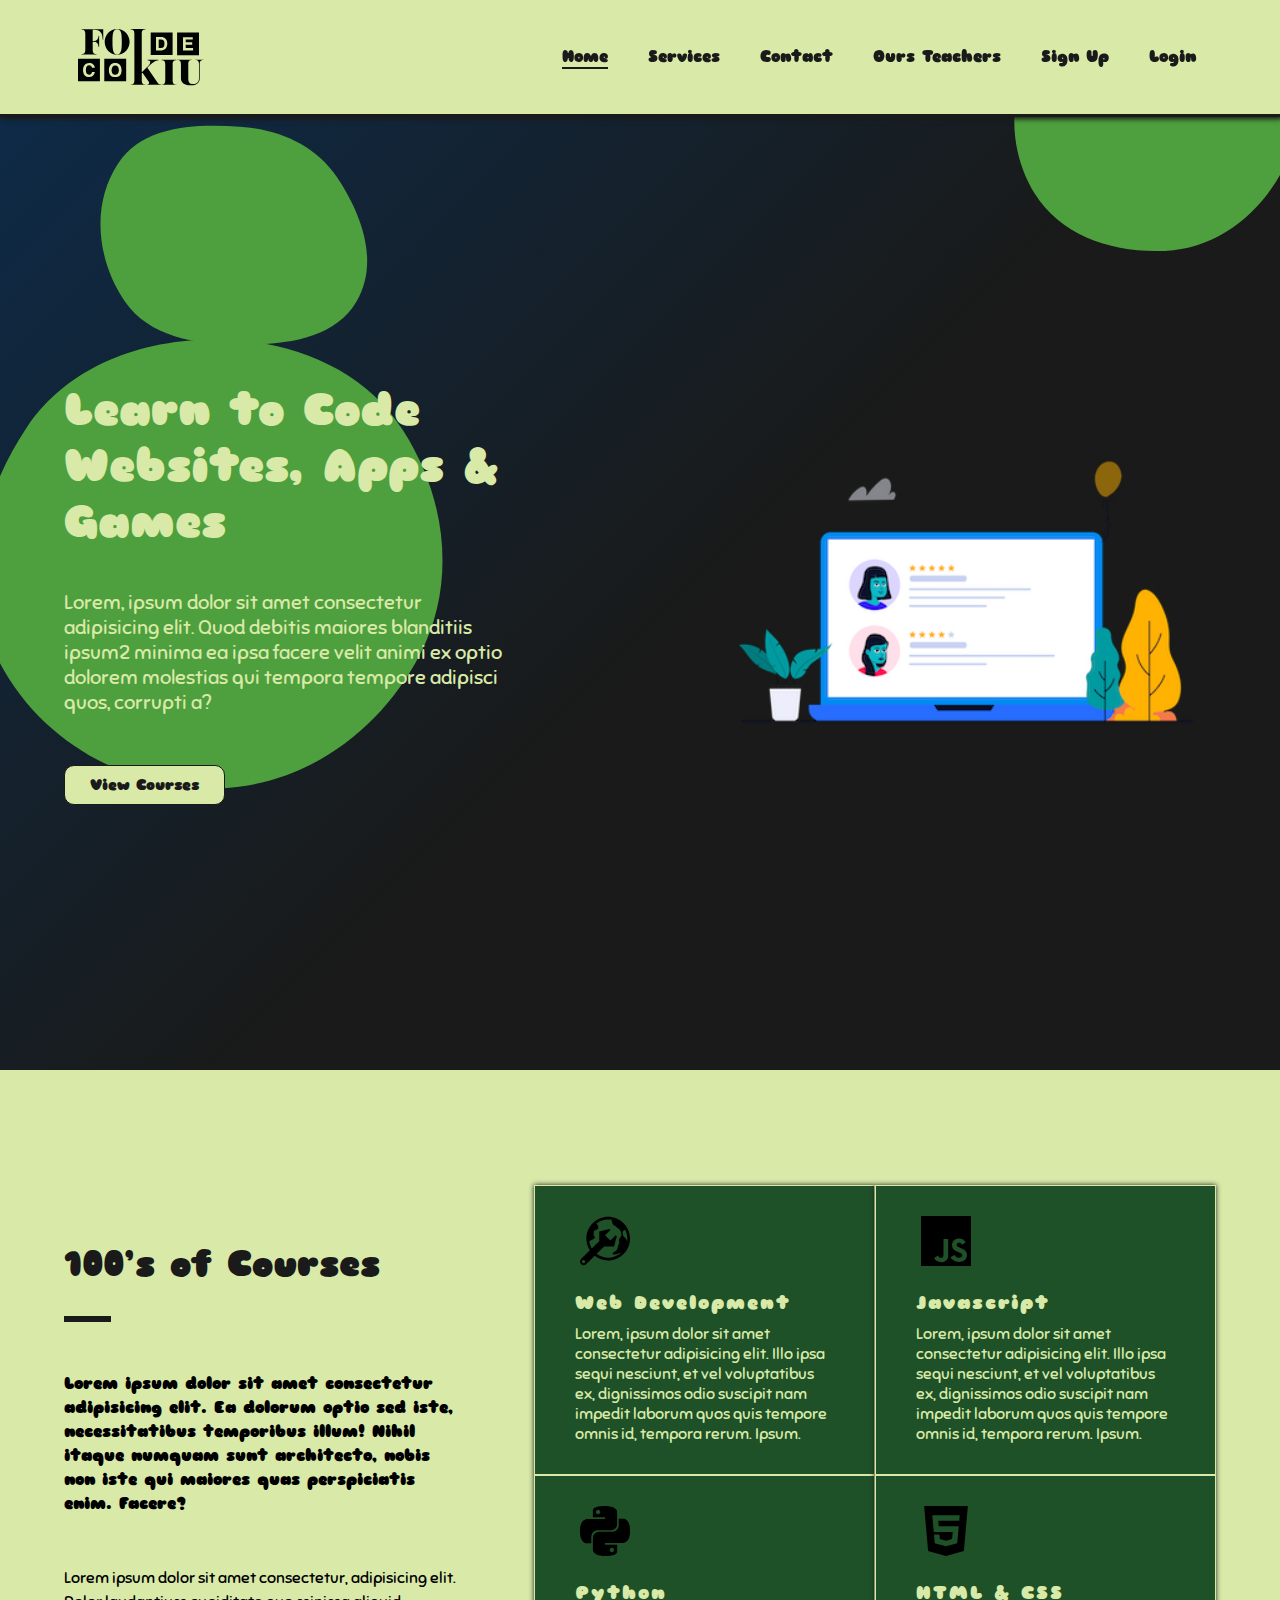
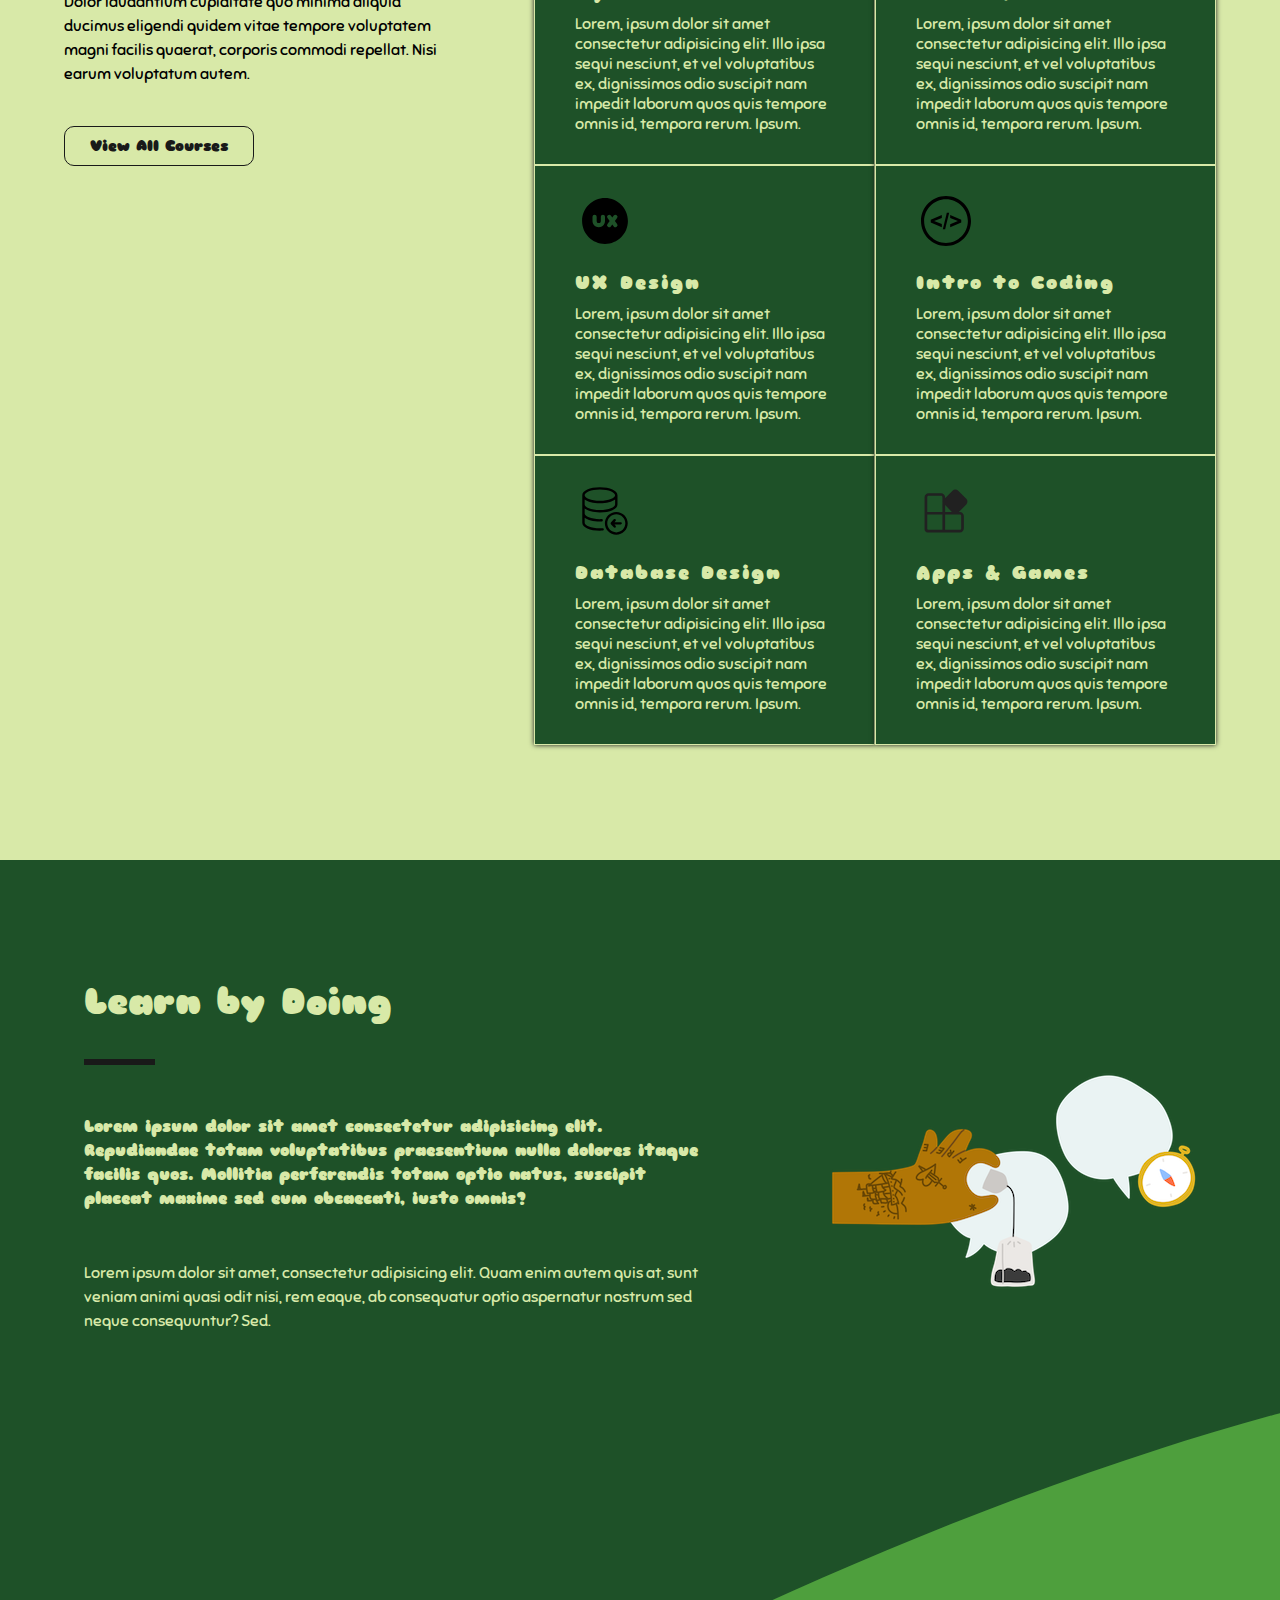
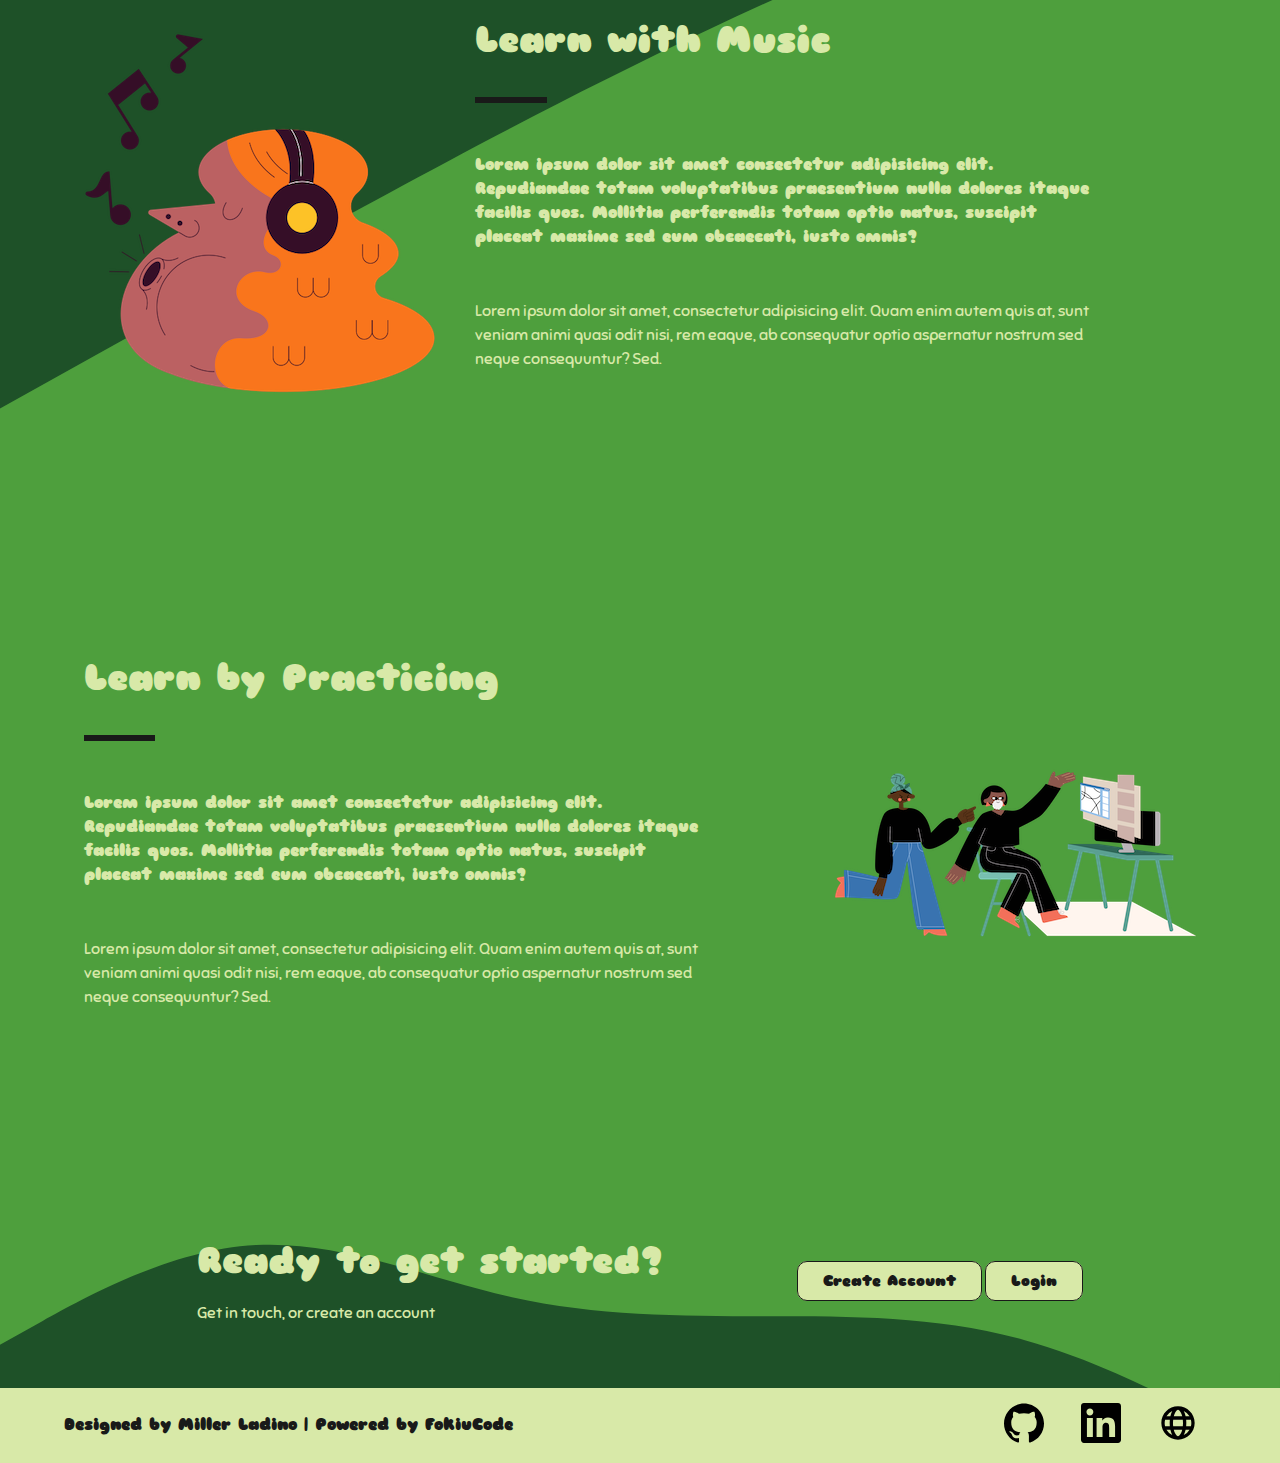
==== index.html @ 1a00fbdc "first uploading" ====
<!DOCTYPE html>
<html lang="en">

<head>
    <meta charset="UTF-8">
    <meta http-equiv="X-UA-Compatible" content="IE=edge">
    <meta name="viewport" content="width=device-width, initial-scale=1.0">
    <link rel="icon" href="images/icons/FOKIU code-Amarillo-svg (1).ico">
    <link rel="preconnect" href="https://fonts.googleapis.com">
    <link rel="preconnect" href="https://fonts.gstatic.com" crossorigin>
    <link href="https://fonts.googleapis.com/css2?family=Sniglet&display=swap" rel="stylesheet">
    <link rel="stylesheet" href="css/styles.css">
    <title>FokiuCode</title>
</head>

<body>

    <!-- seccion header -->
    <header class="header">
        <div class="container">
            <a href="index.html"><img src="./images/FOKIU code-Negro.svg" alt="Logo Fokiucode" class="logo"></a>
            <nav class="nav">
                <ul>
                    <li><a href="index.html" class="selected">Home</a></li>
                    <li><a href="./pages/services.html">Services</a></li>
                    <li><a href="./pages/contact.html">Contact</a></li>
                    <li><a href="./pages/ours_teachers.html">Ours Teachers</a></li>
                    <li><a href="./pages/sign_up.html">Sign Up</a></li>
                    <li><a href="./pages/login.html">Login</a></li>
                </ul>
            </nav>
        </div>
    </header>
    <!-- termina seccion header -->

    <!-- seccion banner -->
    <main class="main">
        <div class="container">
            <div class="text">
                <h2>Learn to Code Websites, Apps & Games</h2>
                <p class="text__paragraph">
                    Lorem, ipsum dolor sit amet consectetur adipisicing elit. Quod debitis maiores blanditiis ipsum2
                    minima ea ipsa facere velit animi ex optio dolorem molestias qui tempora tempore adipisci quos,
                    corrupti a?
                </p>
                <a href="./pages/services.html" class="btn">View Courses</a>
            </div>
            <img class="img__banner" src="/images/banner_image.svg">
        </div>
    </main>
    <!-- termina seccion banner -->

    <!-- inicia seccion cursos  -->
    <section class="courses">
        <div class="container">
            <article class="allcourses">
                <div class="courses__offer">
                    <h2>100’s of Courses</h2>
                    <hr class="line">
                    <p class="paragraph1">Lorem ipsum dolor sit amet consectetur adipisicing elit. Ea dolorum optio sed
                        iste,
                        necessitatibus
                        temporibus illum! Nihil itaque numquam sunt architecto, nobis non iste qui maiores quas
                        perspiciatis
                        enim. Facere?</p>
                    <p class="paragraph2">Lorem ipsum dolor sit amet consectetur, adipisicing elit. Dolor laudantium
                        cupiditate quo minima
                        aliquid ducimus eligendi quidem vitae tempore voluptatem magni facilis quaerat, corporis commodi
                        repellat. Nisi earum voluptatum autem.</p>
                    <a href="./pages/services.html" class="btn">View All Courses</a>
                </div>
                <div class="courses__table1">
                    <div class="web">
                        <div class="course__img">
                            <img src="images/icons/web-development-svgrepo-com.svg" alt="icon web development">
                        </div>
                        <div class="subtitle">
                            <h3>Web Development</h3>
                        </div>
                        <div class="course__info">
                            <p>Lorem, ipsum dolor sit amet consectetur adipisicing elit. Illo ipsa sequi nesciunt, et
                                vel voluptatibus ex, dignissimos odio suscipit nam impedit laborum quos quis tempore
                                omnis id, tempora rerum. Ipsum.</p>
                        </div>
                    </div>
                    <div class="web">
                        <div class="course__img">
                            <img src="images/icons/python.svg" alt="icon python">
                        </div>
                        <div class="subtitle">
                            <h3>Python</h3>
                        </div>
                        <div class="course__info">
                            <p>Lorem, ipsum dolor sit amet consectetur adipisicing elit. Illo ipsa sequi nesciunt, et
                                vel voluptatibus ex, dignissimos odio suscipit nam impedit laborum quos quis tempore
                                omnis id, tempora rerum. Ipsum.</p>
                        </div>
                    </div>
                    <div class="web">
                        <div class="course__img">
                            <img src="images/icons/ux-circle-svgrepo-com.svg" alt="icon ux design">
                        </div>
                        <div class="subtitle">
                            <h3>UX Design</h3>
                        </div>
                        <div class="course__info">
                            <p>Lorem, ipsum dolor sit amet consectetur adipisicing elit. Illo ipsa sequi nesciunt, et
                                vel voluptatibus ex, dignissimos odio suscipit nam impedit laborum quos quis tempore
                                omnis id, tempora rerum. Ipsum.</p>
                        </div>
                    </div>
                    <div class="web">
                        <div class="course__img">
                            <img src="images/icons/database-svgrepo-com.svg" alt="icon databases">
                        </div>
                        <div class="subtitle">
                            <h3>Database Design</h3>
                        </div>
                        <div class="course__info">
                            <p>Lorem, ipsum dolor sit amet consectetur adipisicing elit. Illo ipsa sequi nesciunt, et
                                vel voluptatibus ex, dignissimos odio suscipit nam impedit laborum quos quis tempore
                                omnis id, tempora rerum. Ipsum.</p>
                        </div>
                    </div>

                </div>
                <div class="courses__table2">
                    <div class="web">
                        <div class="course__img">
                            <img src="images/icons/javascript.svg" alt="icon JS">
                        </div>
                        <div class="subtitle">
                            <h3>Javascript</h3>
                        </div>
                        <div class="course__info">
                            <p>Lorem, ipsum dolor sit amet consectetur adipisicing elit. Illo ipsa sequi nesciunt, et
                                vel voluptatibus ex, dignissimos odio suscipit nam impedit laborum quos quis tempore
                                omnis id, tempora rerum. Ipsum.</p>
                        </div>
                    </div>
                    <div class="web">
                        <div class="course__img">
                            <img src="images/icons/html5.svg" alt="icon HTML">
                        </div>
                        <div class="subtitle">
                            <h3>HTML & CSS</h3>
                        </div>
                        <div class="course__info">
                            <p>Lorem, ipsum dolor sit amet consectetur adipisicing elit. Illo ipsa sequi nesciunt, et
                                vel voluptatibus ex, dignissimos odio suscipit nam impedit laborum quos quis tempore
                                omnis id, tempora rerum. Ipsum.</p>
                        </div>
                    </div>
                    <div class="web">
                        <div class="course__img">
                            <img src="images/icons/coding-svgrepo-com.svg" alt="icon coding">
                        </div>
                        <div class="subtitle">
                            <h3>Intro to Coding</h3>
                        </div>
                        <div class="course__info">
                            <p>Lorem, ipsum dolor sit amet consectetur adipisicing elit. Illo ipsa sequi nesciunt, et
                                vel voluptatibus ex, dignissimos odio suscipit nam impedit laborum quos quis tempore
                                omnis id, tempora rerum. Ipsum.</p>
                        </div>
                    </div>
                    <div class="web">
                        <div class="course__img">
                            <img src="images/icons/apps-svgrepo-com.svg" alt="icon apps">
                        </div>
                        <div class="subtitle">
                            <h3>Apps & Games</h3>
                        </div>
                        <div class="course__info">
                            <p>Lorem, ipsum dolor sit amet consectetur adipisicing elit. Illo ipsa sequi nesciunt, et
                                vel voluptatibus ex, dignissimos odio suscipit nam impedit laborum quos quis tempore
                                omnis id, tempora rerum. Ipsum.</p>
                        </div>
                    </div>

                </div>
            </article>
        </div>
    </section>
    <!-- termina seccion cursos  -->

    <!-- inicia seccion services  -->
    <section class="services">
        <div class="container">
            <article class="about__service">
                <div class="about__service--text">
                    <h2>Learn by Doing</h2>
                    <hr class="line">
                    <p class="paragraph1">Lorem ipsum dolor sit amet consectetur adipisicing elit. Repudiandae totam
                        voluptatibus praesentium nulla dolores itaque facilis quos. Mollitia perferendis totam optio
                        natus,
                        suscipit placeat maxime sed eum obcaecati, iusto omnis?</p>
                    <p class="paragraph2">Lorem ipsum dolor sit amet, consectetur adipisicing elit. Quam enim autem quis
                        at,
                        sunt veniam animi quasi odit nisi, rem eaque, ab consequatur optio aspernatur nostrum sed neque
                        consequuntur? Sed.</p>
                </div>
                <div class="image__service">
                    <img src="images/Hands - Unlock.png" alt="image learn by doing">
                </div>
            </article>
        </div>
        <div class="container">
            <article class="about__service">
                <div class="image__service">
                    <img src="images//Hobbies - Hobbies Fill.png" alt="">
                </div>
                <div class="about__service--text">
                    <h2>Learn with Music</h2>
                    <hr class="line">
                    <p class="paragraph1">Lorem ipsum dolor sit amet consectetur adipisicing elit. Repudiandae totam
                        voluptatibus praesentium nulla dolores itaque facilis quos. Mollitia perferendis totam optio
                        natus,
                        suscipit placeat maxime sed eum obcaecati, iusto omnis?</p>
                    <p class="paragraph2">Lorem ipsum dolor sit amet, consectetur adipisicing elit. Quam enim autem quis
                        at,
                        sunt veniam animi quasi odit nisi, rem eaque, ab consequatur optio aspernatur nostrum sed neque
                        consequuntur? Sed.</p>
                </div>

            </article>
        </div>
        <div class="container">
            <article class="about__service">
                <div class="about__service--text">
                    <h2>Learn by Practicing</h2>
                    <hr class="line">
                    <p class="paragraph1">Lorem ipsum dolor sit amet consectetur adipisicing elit. Repudiandae totam
                        voluptatibus praesentium nulla dolores itaque facilis quos. Mollitia perferendis totam optio
                        natus,
                        suscipit placeat maxime sed eum obcaecati, iusto omnis?</p>
                    <p class="paragraph2">Lorem ipsum dolor sit amet, consectetur adipisicing elit. Quam enim autem quis
                        at,
                        sunt veniam animi quasi odit nisi, rem eaque, ab consequatur optio aspernatur nostrum sed neque
                        consequuntur? Sed.</p>
                </div>
                <div class="image__service">
                    <img src="images//Cool Kids - Feedback.png" alt="image learn by practicing">
                </div>
            </article>
        </div>
    </section>
    <!-- inicia seccion services  -->

    <!-- inicia seccion readyToStarted  -->
    <section class="ready">
        <div class="container">
            <div class="ready__section">
                <div class="content__text">
                    <h2>Ready to get started?</h2>
                    <p>Get in touch, or create an account</p>
                </div>
                <div class="buttons">
                    <a href="./pages/sign_up.html" class="btn">Create Account</a>
                    <a href="./pages/login.html" class="btn">Login</a>
                </div>
            </div>
        </div>
    </section>
    <!-- termina seccion readyToStarted  -->

    <!-- inicia seccion about -->
    <footer class="footer">
        <div class="container">
            <div class="designed__by">
                <p>Designed by Miller Ladino | Powered by FokiuCode</p>
            </div>
            <div class="social">
                <a href="https://github.com/millertsu1" target="_blank"><img src="./images/icons/github.svg"
                        alt="icon github">
                </a>
                <a href="https://www.linkedin.com/in/miller-ingeniero-de-sistemas551642127/" target="_blank"><img
                        src="./images/icons/linkedin.svg" alt="icon linkedin">
                </a>
                <a href="https://fokiucode.com/" target="_blank"><img src="./images/icons/world.svg" alt="icon website">
                </a>
            </div>
        </div>
    </footer>
    <!-- termina seccion about  -->
</body>

</html>
---- css/styles.css ----
* {
  margin: 0;
  padding: 0;
  box-sizing: border-box;
}
html {
  font-family: "Sniglet", cursive;
}
/* body {
  background-color: #191a19;
} */

/* Header Styles */
.selected {
  border-bottom: 2px solid #191a19;
}
.header {
  background-color: #d8e9a8;
  position: sticky;
  top: 0;
  border-bottom: 3px solid #191a19;
  box-shadow: 2px 2px 5px #191a19;
}
.header .container {
  max-width: 1200px;
  width: 90%;
  margin: auto;
}
.logo{
  width: 150px;
}
.nav ul {
  display: flex;
  justify-content: space-around;
}
.nav li {
  padding: 5px 15px;
  list-style: none;
  margin: 0px 5px;
}
.nav a {
  text-decoration: none;
  color: #191a19;
  font-weight: bold;
}
.nav a:hover {
  border-bottom: 1px solid #191a19;
}
/* End Header Styles*/

/*Banner Styles */
.main {
  background-image: url(/images/Animated\ Shape.svg);
  background-repeat: no-repeat;
  background-size: cover;
}
.container {
  display: flex;
  justify-content: space-between;
  align-items: center;
  padding: 15px 0px;
}
.container {
  max-width: 1200px;
  width: 90%;
  margin: auto;
}
.text {
  display: flex;
  flex-direction: column;
  align-items: center;
  padding: 0px 200px 0px 0px;
  margin: 250px 0px;
}
.text h2 {
  color: #d8e9a8;
  font-size: 45px;
  margin-bottom: 40px;
}
.text__paragraph {
  color: #d8e9a8;
  margin-bottom: 50px;
  font-size: 20px;
}
.img__banner {
  width: 500px;
  height: 500px;
}
.btn {
  align-self: flex-start;
  padding: 10px 25px;
  color: #191a19;
  background-color: #d8e9a8;
  border-radius: 10px;
  border: 1px solid #191a19;
  font-family: "Sniglet", cursive;
  font-weight: bold;
  text-decoration: none;
  font-size: 15px;
  cursor: pointer;
}
.btn:hover {
  background-color: #1e5128;
  color: #d8e9a8;
}
.courses {
  background-color: #d8e9a8;
}
.container {
  max-width: 1200px;
  width: 90%;
  margin: auto;
}
.allcourses {
  display: flex;
  justify-content: space-between;
  align-items: baseline;
  margin: 100px 0px;
}
.courses__offer {
  margin: 20px 0px;
}
.courses__offer h2 {
  color: #191a19;
  /* text-align: center; */
  /*  padding: 20px 0px; */
  margin-bottom: 30px;
  font-size: 36px;
}
.line {
  width: 10%;
  border: 3px solid #191a19;
  margin-bottom: 50px;
}
.courses__offer p {
  margin-bottom: 50px;
  padding-right: 70px;
  line-height: 1.5;
}
.paragraph1 {
  font-weight: bold;
}
/* End Banner Styles */

/* Courses Styles */
.courses__table1,
.courses__table2 {
  box-shadow: 0px 0px 5px #191a19;
  background-color: #1e5128;
}
.web {
  display: flex;
  flex-direction: column;
  padding: 20px 40px;
  color: #d8e9a8;
  border: 1px solid #d8e9a8;
}
.course__img img {
  width: 50px;
  height: 50px;
  color: #d8e9a8;
  margin: 10px 5px;
}
.subtitle {
  margin: 10px 0;
  letter-spacing: 2px;
}
.course__info {
  margin-bottom: 10px;
}
/* End Courses Styles */

/* Services Styles */
.services {
  background-color: #1e5128;
  background-image: url(/images/bg_menu_bottom.svg);
  background-repeat: no-repeat;
  background-size: cover;
}
.about__service {
  display: flex;
  justify-content: space-between;
  align-items: center;
  margin: 100px 0px;
  width: 100%;
}
.about__service--text {
  padding: 0px 20px;
  line-height: 1.5;
  width: 70%;
  color: #d8e9a8;
}
.about__service--text h2 {
  font-size: 36px;
  margin-bottom: 30px;
}
.about__service--text p {
  margin-bottom: 50px;
  padding-right: 90px;
  line-height: 1.5;
}
/* End Servises Styles */

/*  Ready Styles */
.ready {
  background-image: url(/images/bg_menu.svg);
  background-repeat: no-repeat;
  background-size: cover;
  background-color: #1e5128;
}
.ready__section {
  display: flex;
  justify-content: space-evenly;
  width: 100%;
  align-items: center;
  padding: 50px 0px;
}
.content__text h2 {
  font-size: 36px;
  margin-bottom: 20px;
  color: #d8e9a8;
}
.content__text p {
  color: #d8e9a8;
}
/*  End Ready Styles */

/* Footer styles */
.footer {
  background-color: #d8e9a8;
  color: #191a19;
  font-weight: bold;
}
.social {
  display: flex;
  justify-content: space-around;
  width: 20%;
}
.social img {
  width: 40px;
  height: 40px;
}
/* End Footer styles */

/* ============Styles Services Webpage============= */
.us_services {
  background-image: url(/images/bg_services.svg);
  background-repeat: no-repeat;
  background-size: cover;
}
.container__services {
  display: flex;
  flex-direction: column;
  justify-content: center;
  align-items: center;
}
.container__services h2 {
  text-align: center;
  width: 50%;
  /* margin-left: auto;
  margin-right: auto;
  margin-bottom: 10px; */
  margin: 50px auto;
  font-size: 36px;
  color: #d8e9a8;
}
.services__text {
  width: 50%;
  text-align: center;
  margin-left: auto;
  margin-right: auto;
  letter-spacing: 3;
  line-height: 1.5;
  margin-bottom: 30px;
  color: #d8e9a8;
}
.container__plans {
  display: flex;
  flex-direction: row;
  justify-content: space-around;
  width: 100%;
}
.card {
  background-color: #d8e9a8;
  padding: 20px 10px;
  min-width: 300px;
  border-radius: 5px;
  margin-bottom: 200px;
}
.card .card__title {
  color: #191a19;
  margin: 0 auto;
  padding: 50px 0px;
}
.card h3 {
  font-size: 60px;
  text-align: center;
  margin-bottom: 30px;
}
.card span {
  font-size: 24px;
}
.card ul {
  list-style: none;
  text-align: center;
  line-height: 3;
  margin-bottom: 40px;
}
.btn--clear {
  margin-left: 25%;
  cursor: pointer;
}
.list__change li:nth-child(n + 4) {
  color: gray;
  text-decoration: line-through;
}
/* ============Styles Contact Webpage============= */
.contact {
  background-image: url(/images/banner_contact.svg);
  background-repeat: no-repeat;
  background-size: cover;
}
.contact__form {
  background-color: #4e9f3d;
  border-radius: 7px;
}
.contact__form img {
  width: 150px;
  display: block;
  margin: auto;
  margin-top: 50px;
}
form {
  width: 450px;
  margin: auto;
  padding: 10px 20px;
  margin-top: 20px;
}
input,
textarea {
  width: 100%;
  margin-bottom: 20px;
  padding: 7px;
  font-family: "Sniglet", cursive;
  font-size: 18px;
  border: none;
}
textarea {
  min-height: 100px;
  max-height: 200px;
  max-width: 100%;
  min-width: 100%;
}
.btn--contact {
  width: 100%;
  cursor: pointer;
  margin-bottom: 20px;
}

/* ============Styles Teachers Webpage============= */
.main__teachers,
.courses__bg {
  background-image: url(/images/teacher_bg.svg);
  background-repeat: no-repeat;
  background-size: cover;
}
.text .teachers__title,
.text .teachers__paragraph {
  color: #191a19;
}
.text .teachers__paragraph {
  font-size: 20px;
}
.course__img .img__teacher {
  border-radius: 50%;
  width: 70px;
  height: 70px;
  object-fit: cover;
}
/* ============Styles sign up Webpage============= */
.signup__form{
  background-image: url(/images/icons/wave__signup.svg);
  background-repeat: no-repeat;
  background-size: cover;
  background-color: #1e5128;
}
.form__register{
  display: flex;
  justify-content: space-around;
  align-items: flex-start;
  box-shadow:  0px 5px 5px #191a19;
}
.container__loginup{
  margin: 20px;
}
.container__loginup h2 {
  text-align: left;
  margin: 0%;
}
.container-inputs{
  text-align: center;
}
.container__loginup2{
  display: flex;
  flex-direction: column;
  justify-content: space-between;
  align-items: center;
}
.container__loginup2 img{
  margin-right: 20px;
  margin-top: 10px;
}
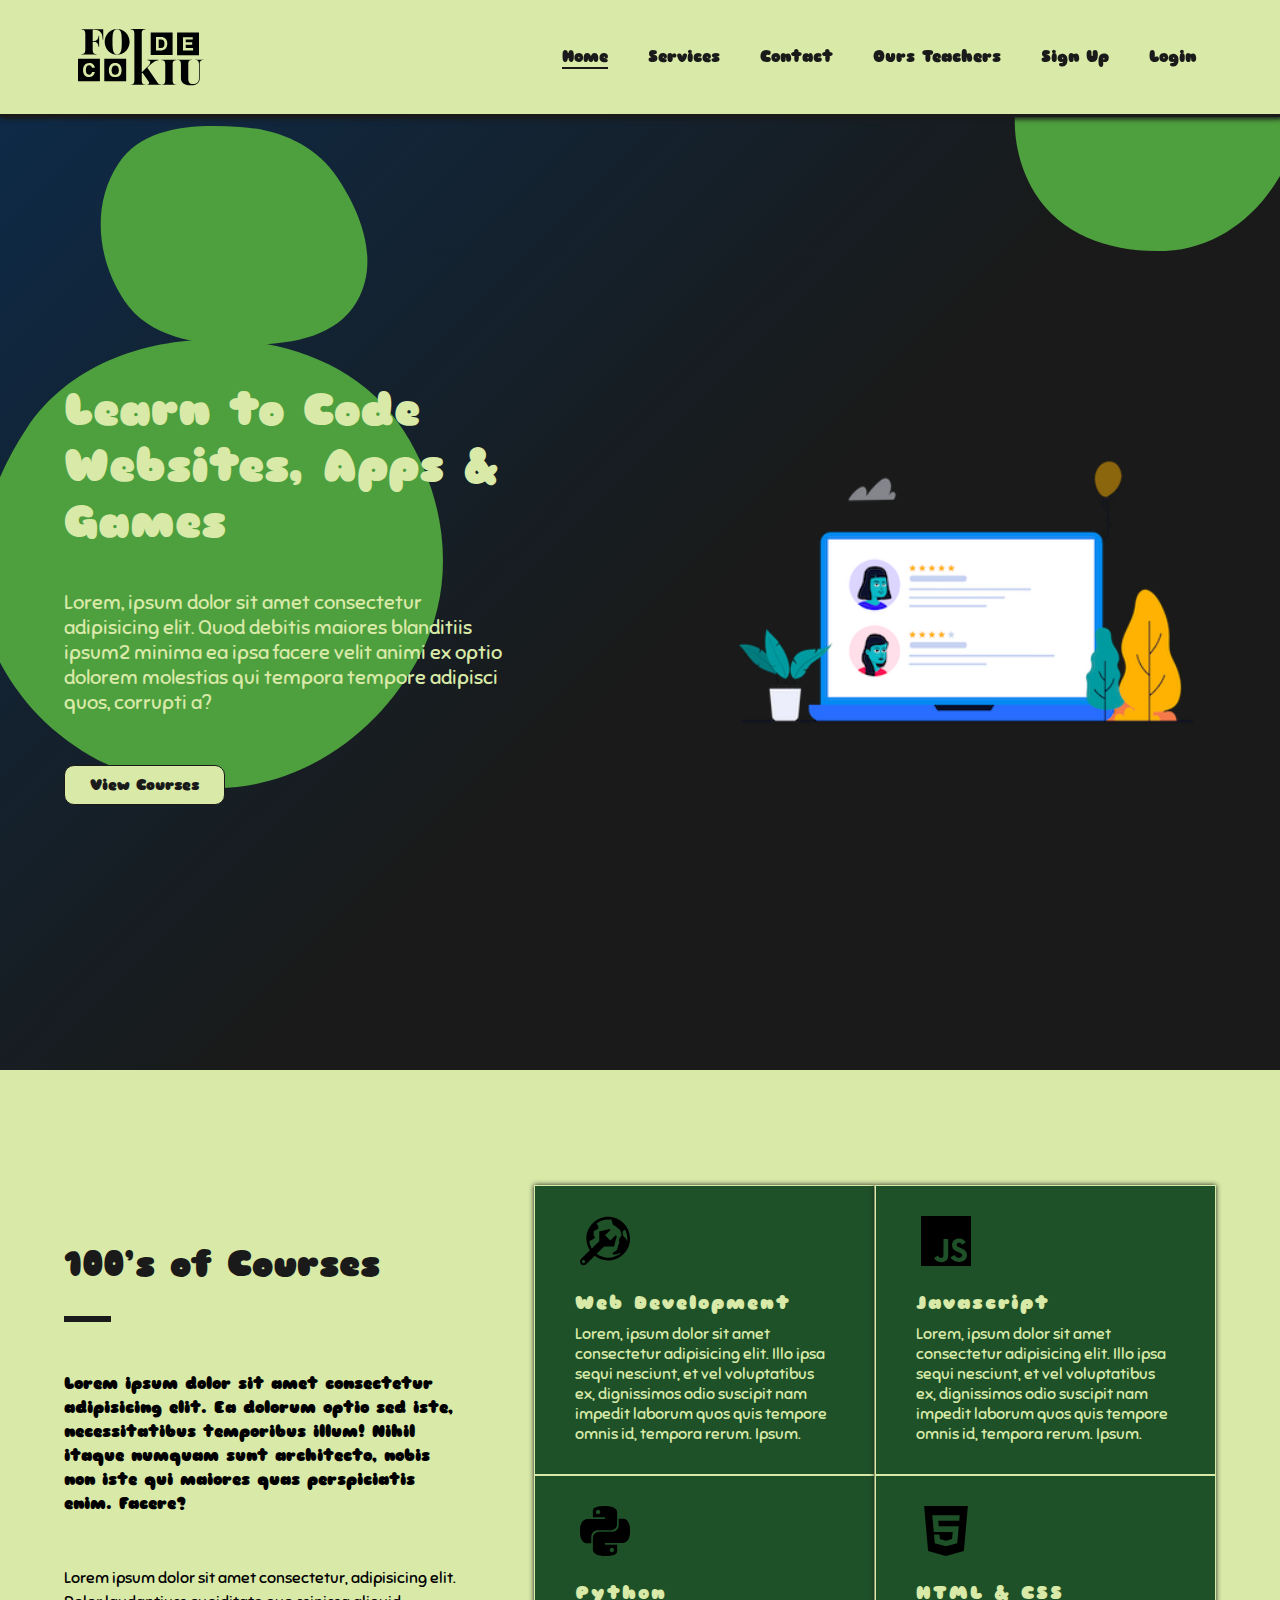
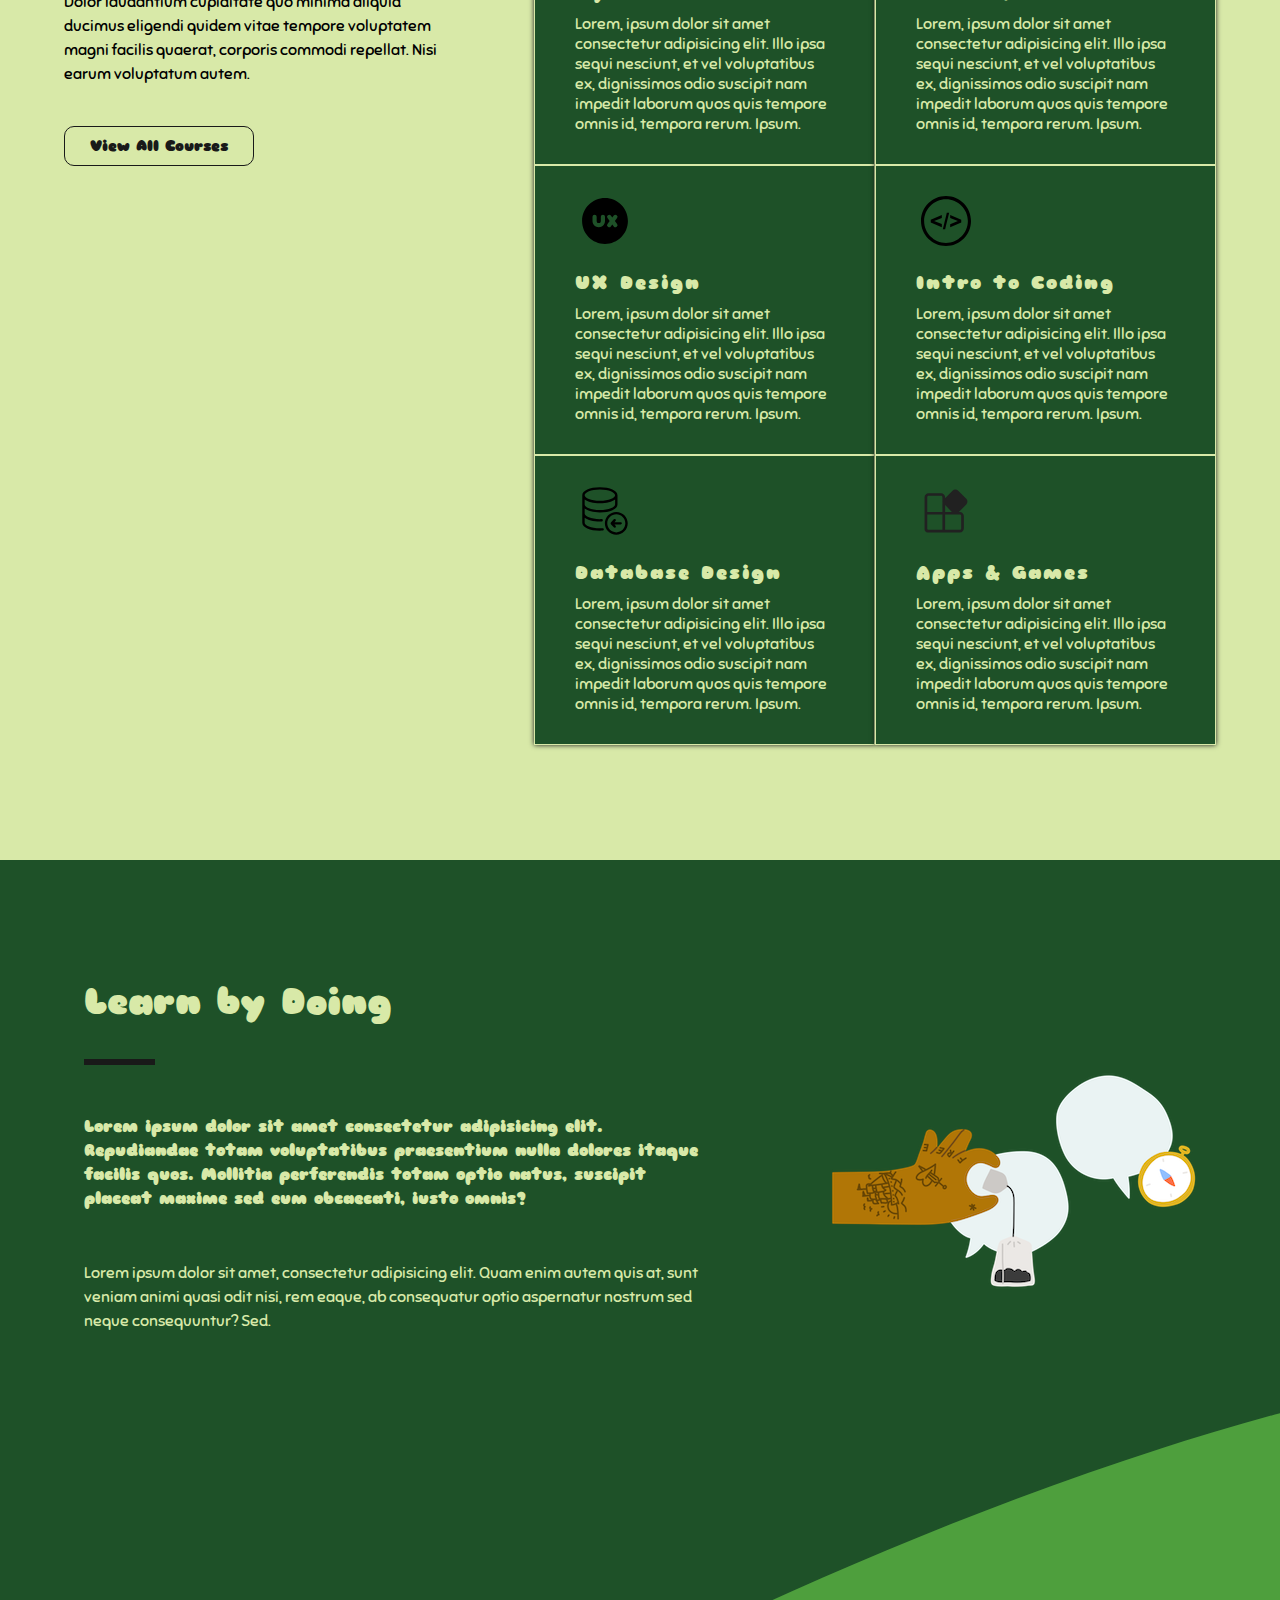
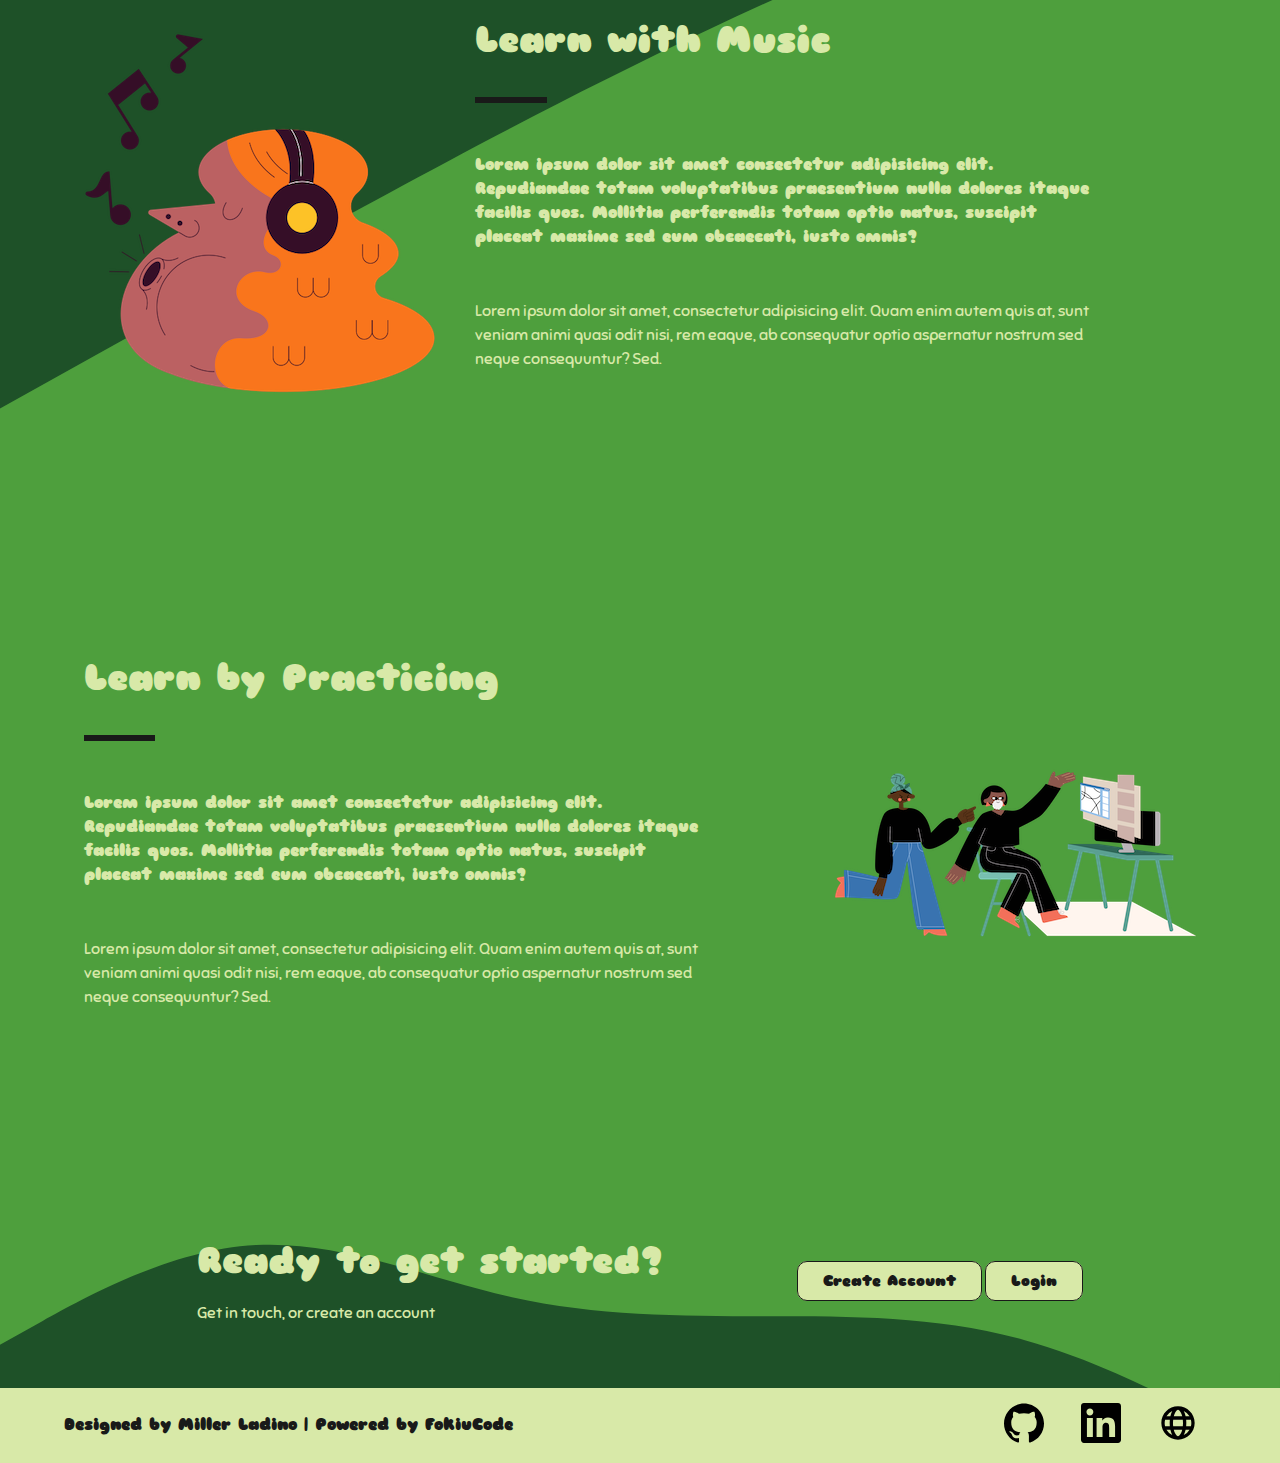
==== commit 8d685c3c: "cambio en la ruta de la imagen del fondo banner" ====
--- a/index.html
+++ b/index.html
@@ -45,7 +45,7 @@
                 </p>
                 <a href="./pages/services.html" class="btn">View Courses</a>
             </div>
-            <img class="img__banner" src="/images/banner_image.svg">
+            <img class="img__banner" src="./images/banner_image.svg">
         </div>
     </main>
     <!-- termina seccion banner -->
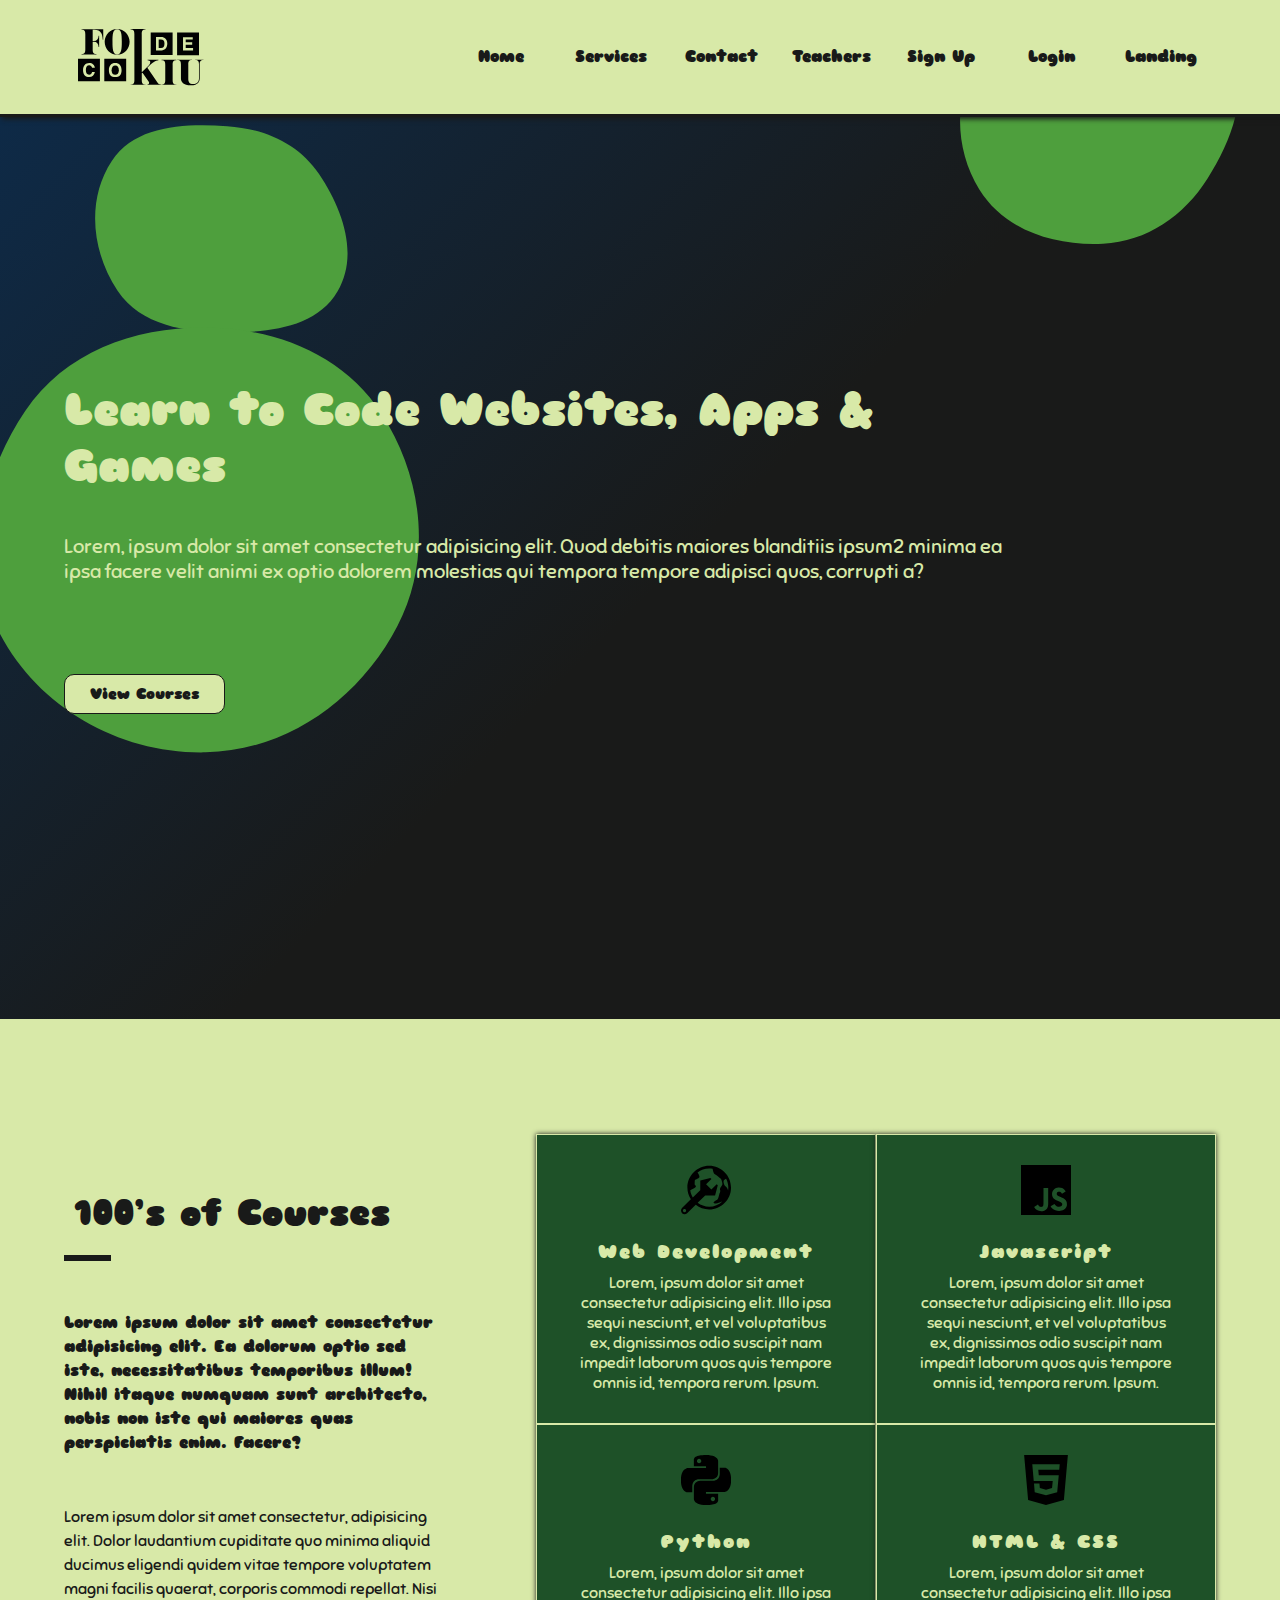
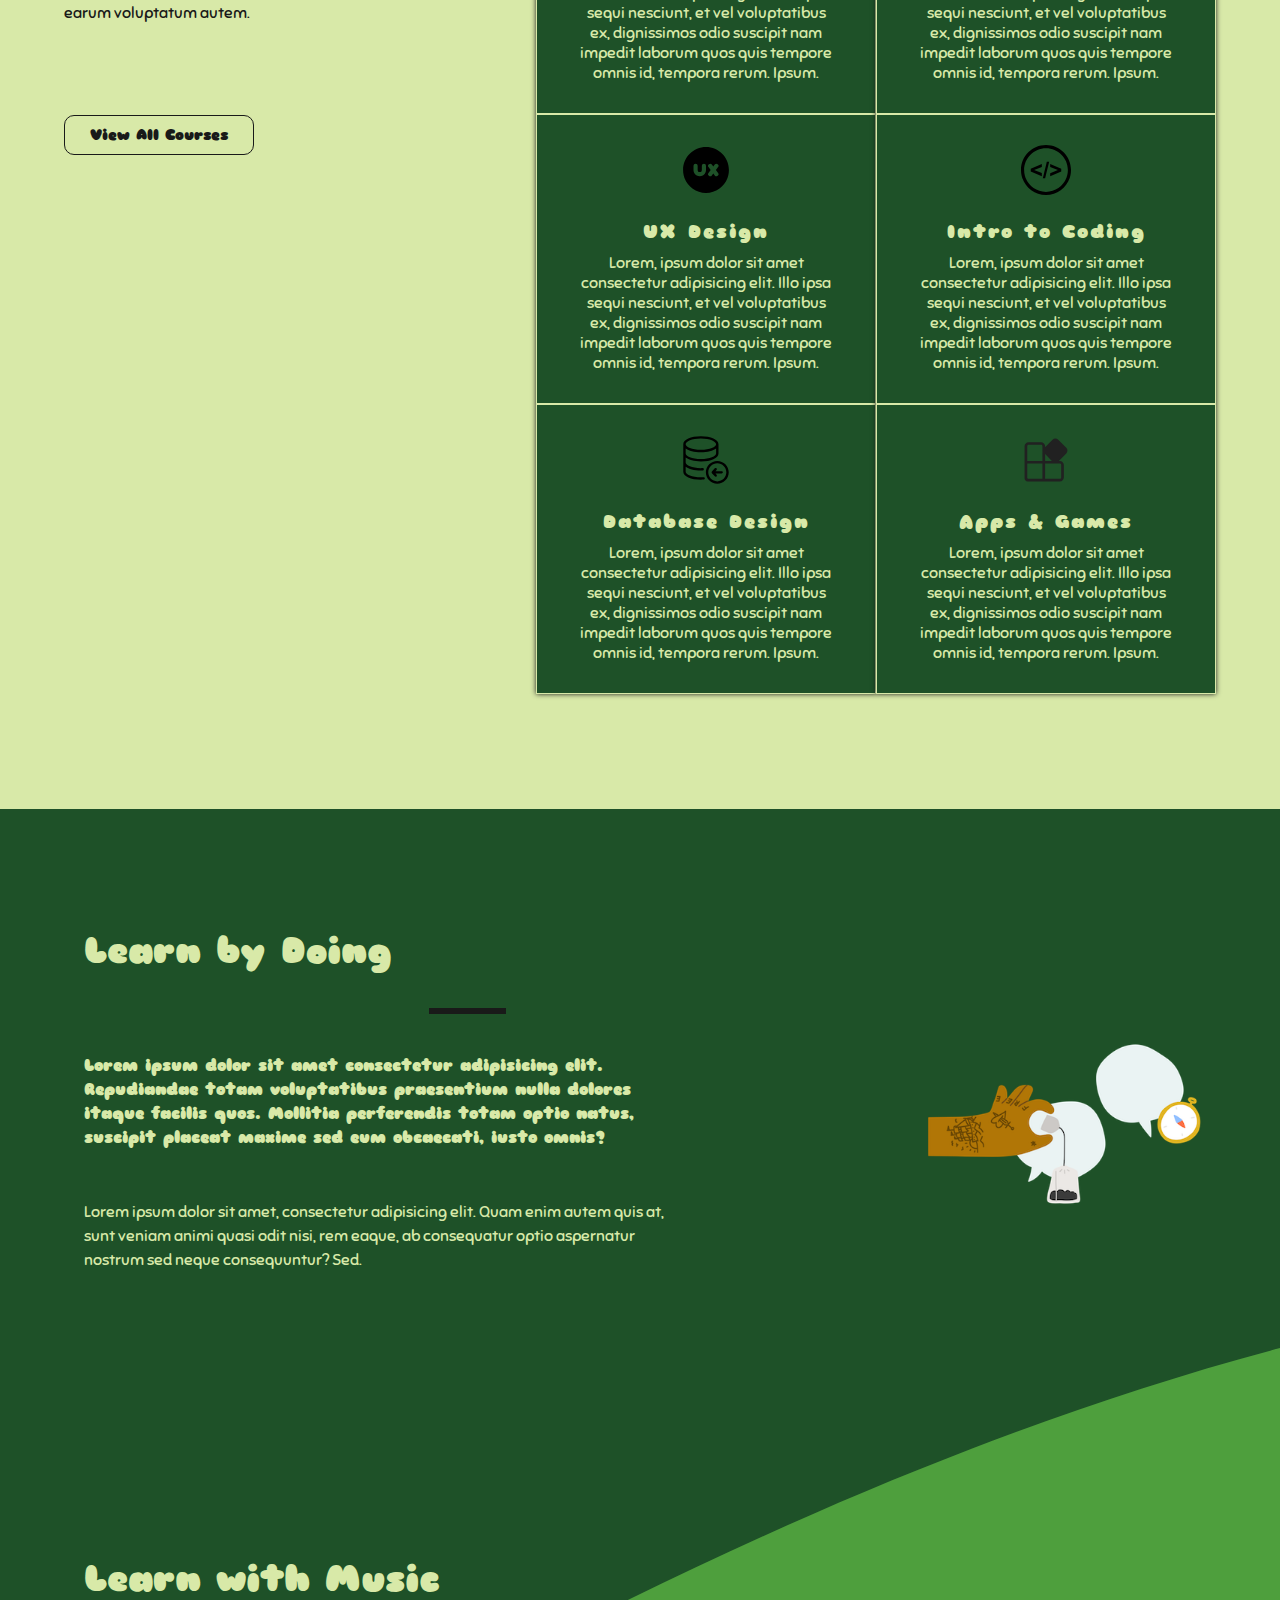
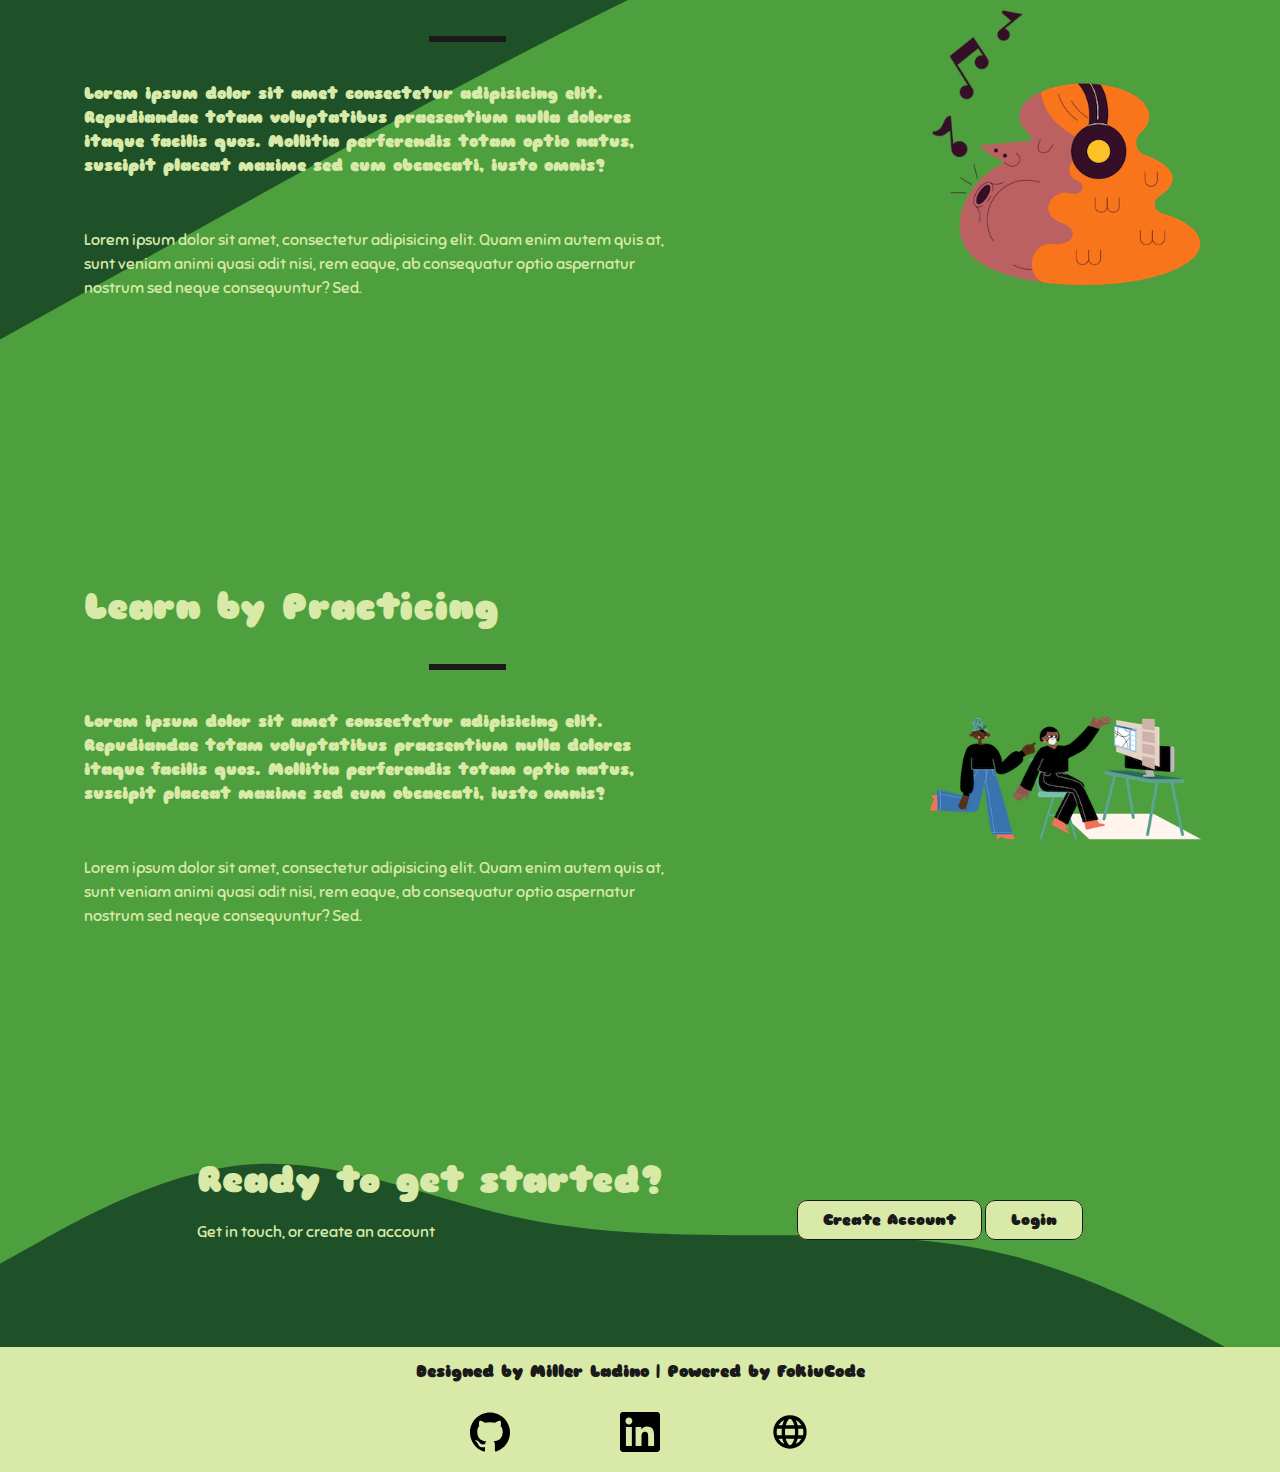
==== commit 52e9a2e4: "primera subida" ====
--- a/index.html
+++ b/index.html
@@ -19,14 +19,17 @@
     <header class="header">
         <div class="container">
             <a href="index.html"><img src="./images/FOKIU code-Negro.svg" alt="Logo Fokiucode" class="logo"></a>
+            <input type="checkbox" id="btn-menu">
+            <label for="btn-menu" class="img-menu"> <img src="./images/icons/menu.svg" alt="icon menu"></label>
             <nav class="nav">
                 <ul>
-                    <li><a href="index.html" class="selected">Home</a></li>
+                    <li class="selected"><a href="index.html">Home</a></li>
                     <li><a href="./pages/services.html">Services</a></li>
                     <li><a href="./pages/contact.html">Contact</a></li>
-                    <li><a href="./pages/ours_teachers.html">Ours Teachers</a></li>
+                    <li><a href="./pages/ours_teachers.html">Teachers</a></li>
                     <li><a href="./pages/sign_up.html">Sign Up</a></li>
                     <li><a href="./pages/login.html">Login</a></li>
+                    <li><a href="./pages/landing.html">Landing</a></li>
                 </ul>
             </nav>
         </div>
@@ -207,9 +210,7 @@
         </div>
         <div class="container">
             <article class="about__service">
-                <div class="image__service">
-                    <img src="images//Hobbies - Hobbies Fill.png" alt="">
-                </div>
+
                 <div class="about__service--text">
                     <h2>Learn with Music</h2>
                     <hr class="line">
@@ -222,7 +223,9 @@
                         sunt veniam animi quasi odit nisi, rem eaque, ab consequatur optio aspernatur nostrum sed neque
                         consequuntur? Sed.</p>
                 </div>
-
+                <div class="image__service">
+                    <img src="images//Hobbies - Hobbies Fill.png" alt="">
+                </div>
             </article>
         </div>
         <div class="container">
@@ -266,19 +269,22 @@
 
     <!-- inicia seccion about -->
     <footer class="footer">
-        <div class="container">
-            <div class="designed__by">
-                <p>Designed by Miller Ladino | Powered by FokiuCode</p>
-            </div>
-            <div class="social">
-                <a href="https://github.com/millertsu1" target="_blank"><img src="./images/icons/github.svg"
-                        alt="icon github">
-                </a>
-                <a href="https://www.linkedin.com/in/miller-ingeniero-de-sistemas551642127/" target="_blank"><img
-                        src="./images/icons/linkedin.svg" alt="icon linkedin">
-                </a>
-                <a href="https://fokiucode.com/" target="_blank"><img src="./images/icons/world.svg" alt="icon website">
-                </a>
+        <div class="container footer__wrap">
+            <div class="footer__wrap">
+                <div class="designed__by">
+                    <p>Designed by Miller Ladino | Powered by FokiuCode</p>
+                </div>
+                <div class="social">
+                    <a href="https://github.com/millertsu1" target="_blank"><img src="./images/icons/github.svg"
+                            alt="icon github">
+                    </a>
+                    <a href="https://www.linkedin.com/in/miller-ingeniero-de-sistemas551642127/" target="_blank"><img
+                            src="./images/icons/linkedin.svg" alt="icon linkedin">
+                    </a>
+                    <a href="https://fokiucode.com/" target="_blank"><img src="./images/icons/world.svg"
+                            alt="icon website">
+                    </a>
+                </div>
             </div>
         </div>
     </footer>
--- a/css/styles.css
+++ b/css/styles.css
@@ -6,88 +6,104 @@
 html {
   font-family: "Sniglet", cursive;
 }
-/* body {
-  background-color: #191a19;
-} */
-
-/* Header Styles */
+/* ===========Header Styles ==========*/
 .selected {
-  border-bottom: 2px solid #191a19;
+  background-color: rgba(0, 0, 0, 0.2);
+  color: #d8e9a8;
 }
 .header {
   background-color: #d8e9a8;
   position: sticky;
+  width: 100%;
   top: 0;
   border-bottom: 3px solid #191a19;
   box-shadow: 2px 2px 5px #191a19;
 }
 .header .container {
-  max-width: 1200px;
+  max-width: 360px;
   width: 90%;
   margin: auto;
 }
-.logo{
-  width: 150px;
+.logo {
+  width: 100px;
+}
+#btn-menu {
+  display: none;
+}
+.img-menu {
+  display: block;
+  width: 30px;
+}
+.nav {
+  position: absolute;
+  top: 67px;
+  left: 0;
+  background-color: #d8e9a8;
+  width: 100%;
+  margin-left: -100%;
+  transition: margin 0.3s;
 }
 .nav ul {
   display: flex;
-  justify-content: space-around;
+  flex-direction: column;
+  align-items: center;
 }
 .nav li {
-  padding: 5px 15px;
   list-style: none;
-  margin: 0px 5px;
+  padding: 15px 0;
+  border-bottom: 2px solid #191a19;
+  width: 100%;
+  text-align: center;
+}
+.nav li:hover {
+  background-color: rgba(0, 0, 0, 0.2);
 }
 .nav a {
   text-decoration: none;
-  color: #191a19;
+  color: #1e5128;
   font-weight: bold;
 }
 .nav a:hover {
-  border-bottom: 1px solid #191a19;
-}
-/* End Header Styles*/
+  color: #d8e9a8;
+}
+#btn-menu:checked ~ .nav {
+  margin: 0;
+}
+/* ================End Header Styles=================*/
 
 /*Banner Styles */
 .main {
   background-image: url(/images/Animated\ Shape.svg);
-  background-repeat: no-repeat;
-  background-size: cover;
 }
 .container {
   display: flex;
   justify-content: space-between;
   align-items: center;
-  padding: 15px 0px;
-}
-.container {
-  max-width: 1200px;
-  width: 90%;
-  margin: auto;
+  padding: 5px 0px;
+  margin-left: 10px;
+  margin-right: 10px;
 }
 .text {
   display: flex;
   flex-direction: column;
   align-items: center;
-  padding: 0px 200px 0px 0px;
-  margin: 250px 0px;
+  margin: 50px 0px;
+  text-align: center;
 }
 .text h2 {
   color: #d8e9a8;
-  font-size: 45px;
+  font-size: 36px;
   margin-bottom: 40px;
 }
 .text__paragraph {
   color: #d8e9a8;
   margin-bottom: 50px;
-  font-size: 20px;
 }
 .img__banner {
-  width: 500px;
-  height: 500px;
+  display: none;
 }
 .btn {
-  align-self: flex-start;
+  align-self: center;
   padding: 10px 25px;
   color: #191a19;
   background-color: #d8e9a8;
@@ -98,32 +114,34 @@
   text-decoration: none;
   font-size: 15px;
   cursor: pointer;
+  margin: 40px 0;
 }
 .btn:hover {
   background-color: #1e5128;
   color: #d8e9a8;
 }
+
+/* ===============courses=================== */
+
 .courses {
   background-color: #d8e9a8;
 }
-.container {
-  max-width: 1200px;
-  width: 90%;
-  margin: auto;
-}
+
 .allcourses {
   display: flex;
+  flex-direction: column;
   justify-content: space-between;
   align-items: baseline;
-  margin: 100px 0px;
+  margin: 50px 50px;
 }
 .courses__offer {
-  margin: 20px 0px;
+  display: flex;
+  flex-direction: column;
+  align-items: center;
+  margin: 0px auto;
 }
 .courses__offer h2 {
   color: #191a19;
-  /* text-align: center; */
-  /*  padding: 20px 0px; */
   margin-bottom: 30px;
   font-size: 36px;
 }
@@ -134,19 +152,18 @@
 }
 .courses__offer p {
   margin-bottom: 50px;
-  padding-right: 70px;
   line-height: 1.5;
+  text-align: center;
 }
 .paragraph1 {
   font-weight: bold;
 }
-/* End Banner Styles */
-
-/* Courses Styles */
+
 .courses__table1,
 .courses__table2 {
   box-shadow: 0px 0px 5px #191a19;
   background-color: #1e5128;
+  text-align: center;
 }
 .web {
   display: flex;
@@ -170,38 +187,39 @@
 }
 /* End Courses Styles */
 
-/* Services Styles */
+/* ================Services Styles================ */
 .services {
   background-color: #1e5128;
-  background-image: url(/images/bg_menu_bottom.svg);
-  background-repeat: no-repeat;
-  background-size: cover;
 }
 .about__service {
   display: flex;
-  justify-content: space-between;
-  align-items: center;
-  margin: 100px 0px;
-  width: 100%;
+  flex-direction: column;
+  align-items: center;
+  width: 100%;
+  text-align: center;
 }
 .about__service--text {
-  padding: 0px 20px;
   line-height: 1.5;
-  width: 70%;
   color: #d8e9a8;
 }
 .about__service--text h2 {
   font-size: 36px;
   margin-bottom: 30px;
 }
+.about__service--text hr {
+  margin: 0 auto;
+  margin-bottom: 40px;
+}
 .about__service--text p {
   margin-bottom: 50px;
-  padding-right: 90px;
   line-height: 1.5;
 }
+.image__service img {
+  width: 300px;
+}
 /* End Servises Styles */
 
-/*  Ready Styles */
+/*  ===============Ready Styles=============== */
 .ready {
   background-image: url(/images/bg_menu.svg);
   background-repeat: no-repeat;
@@ -210,10 +228,11 @@
 }
 .ready__section {
   display: flex;
-  justify-content: space-evenly;
+  flex-direction: column;
   width: 100%;
   align-items: center;
   padding: 50px 0px;
+  text-align: center;
 }
 .content__text h2 {
   font-size: 36px;
@@ -221,31 +240,37 @@
   color: #d8e9a8;
 }
 .content__text p {
+  margin-bottom: 40px;
   color: #d8e9a8;
 }
 /*  End Ready Styles */
 
-/* Footer styles */
-.footer {
+/* =============Footer styles============= */
+.footer__wrap {
+  display: flex;
+  flex-direction: column;
   background-color: #d8e9a8;
   color: #191a19;
   font-weight: bold;
+  text-align: center;
+  margin: 0;
 }
 .social {
   display: flex;
-  justify-content: space-around;
-  width: 20%;
+  width: 100%;
+  margin-top: 30px;
+  justify-content: center;
 }
 .social img {
   width: 40px;
   height: 40px;
+  margin: 0 10px;
 }
 /* End Footer styles */
 
 /* ============Styles Services Webpage============= */
 .us_services {
   background-image: url(/images/bg_services.svg);
-  background-repeat: no-repeat;
   background-size: cover;
 }
 .container__services {
@@ -256,16 +281,13 @@
 }
 .container__services h2 {
   text-align: center;
-  width: 50%;
-  /* margin-left: auto;
-  margin-right: auto;
-  margin-bottom: 10px; */
+  width: 100%;
   margin: 50px auto;
   font-size: 36px;
   color: #d8e9a8;
 }
 .services__text {
-  width: 50%;
+  width: 100%;
   text-align: center;
   margin-left: auto;
   margin-right: auto;
@@ -276,16 +298,19 @@
 }
 .container__plans {
   display: flex;
-  flex-direction: row;
-  justify-content: space-around;
+  flex-direction: column;
+  justify-content: center;
+  align-items: center;
   width: 100%;
 }
 .card {
   background-color: #d8e9a8;
   padding: 20px 10px;
+  width: 300px;
   min-width: 300px;
   border-radius: 5px;
-  margin-bottom: 200px;
+  margin-bottom: 50px;
+  border: 1px solid #191a19;
 }
 .card .card__title {
   color: #191a19;
@@ -317,24 +342,16 @@
 /* ============Styles Contact Webpage============= */
 .contact {
   background-image: url(/images/banner_contact.svg);
-  background-repeat: no-repeat;
-  background-size: cover;
 }
 .contact__form {
   background-color: #4e9f3d;
   border-radius: 7px;
-}
-.contact__form img {
-  width: 150px;
-  display: block;
-  margin: auto;
-  margin-top: 50px;
+  margin-bottom: 50px;
 }
 form {
-  width: 450px;
-  margin: auto;
-  padding: 10px 20px;
-  margin-top: 20px;
+  width: 350px;
+  margin: 10px auto;
+  padding: 50px 20px;
 }
 input,
 textarea {
@@ -361,15 +378,12 @@
 .main__teachers,
 .courses__bg {
   background-image: url(/images/teacher_bg.svg);
-  background-repeat: no-repeat;
-  background-size: cover;
 }
 .text .teachers__title,
-.text .teachers__paragraph {
+.text .teachers__paragraph,
+.courses__offer,
+.courses__offer h2 {
   color: #191a19;
-}
-.text .teachers__paragraph {
-  font-size: 20px;
 }
 .course__img .img__teacher {
   border-radius: 50%;
@@ -378,35 +392,633 @@
   object-fit: cover;
 }
 /* ============Styles sign up Webpage============= */
-.signup__form{
+.signup__form {
   background-image: url(/images/icons/wave__signup.svg);
   background-repeat: no-repeat;
   background-size: cover;
   background-color: #1e5128;
 }
-.form__register{
-  display: flex;
-  justify-content: space-around;
-  align-items: flex-start;
+.form__register {
+  display: flex;
+  flex-direction: column;
+  justify-content: center;
+  align-items: center;
+  box-shadow: 0px 5px 5px #191a19;
+}
+.container__loginup {
+  display: flex;
+  flex-direction: column;
+  align-items: center;
+  align-content: center;
+}
+.container__loginup img {
+  width: 200px;
+}
+.container__loginup h2 {
+  text-align: center;
+  margin: 10px 0;
+}
+.container-inputs {
+  text-align: center;
+}
+.container__loginup2 {
+  display: flex;
+  flex-direction: column;
+  align-items: center;
+  align-content: center;
+}
+.container__loginup2 img {
+  width: 200px;
+  padding: 20px;
+  margin: 0;
+}
+
+/* =================Tablet Layout================== */
+
+@media (min-width: 768px) {
+  /* ================Services Styles================ */
+  .nav {
+    top: 96px;
+  }
+
+  .header .container {
+    max-width: 768px;
+  }
+  .logo {
+    width: 150px;
+  }
+
+  /* ========Courses Styles======== ========*/
+  .allcourses {
+    display: grid;
+    grid-template-columns: 1fr 1fr;
+    grid-template-rows: 30% 1fr;
+    justify-content: center;
+  }
+  .courses__offer {
+    grid-column: span 2;
+    margin: 30px 0;
+    padding-bottom: 100px;
+  }
+  .courses__offer h2 {
+    color: #191a19;
+    margin-bottom: 20px;
+    font-size: 36px;
+  }
+
+  /* ================Services Styles================ */
+
+  .about__service--text p {
+    margin-bottom: 50px;
+    line-height: 1.5;
+    width: 700px;
+  }
+
+  /* ============Styles Services Webpage============= */
+
+  .services__text {
+    width: 80%;
+  }
+  .container__plans {
+    display: flex;
+    flex-direction: column;
+    justify-content: center;
+    align-items: center;
+    width: 100%;
+  }
+  .card {
+    background-color: #d8e9a8;
+    padding: 20px 10px;
+    width: 300px;
+    height: 700px;
+    min-width: 400px;
+    border-radius: 5px;
+    margin-bottom: 50px;
+    border: 1px solid #191a19;
+  }
+  .btn--clear {
+    margin-left: 33%;
+  }
+
+  /* ============Styles Contact Webpage============= */
+  form {
+    width: 500px;
+  }
+  .text {
+    margin: 50px 50px;
+  }
+}
+/* =================Desktop Layout================== */
+
+@media (min-width: 1200px) {
+  .selected {
+    border-bottom: 2px solid #191a19;
+    background-color: transparent;
+  }
+  .header {
+    background-color: #d8e9a8;
+    position: sticky;
+    top: 0;
+    border-bottom: 3px solid #191a19;
+    box-shadow: 2px 2px 5px #191a19;
+  }
+  .header .container {
+    max-width: 1200px;
+    width: 90%;
+    margin: auto;
+  }
+  .logo {
+    width: 150px;
+  }
+  .img-menu {
+    display: none;
+  }
+  .nav {
+    position: relative;
+    top: 0;
+    right: 0;
+    width: 80%;
+  }
+  .nav ul {
+    display: flex;
+    flex-direction: row;
+    justify-content: flex-end;
+    padding: 0;
+    margin: 0;
+  }
+  .nav li {
+    padding: 10px;
+    border-bottom: none;
+    width: 110px;
+  }
+  .nav li:hover {
+    background-color: transparent;
+  }
+  .nav a {
+    text-decoration: none;
+    color: #191a19;
+    font-weight: bold;
+  }
+  .nav a:hover {
+    border-bottom: 1px solid #191a19;
+    background-color: transparent;
+    color: #191a19;
+  }
+  /* End Header Styles*/
+
+  /*Banner Styles */
+  .main {
+    background-image: url(/images/Animated\ Shape.svg);
+    background-repeat: no-repeat;
+    background-size: cover;
+  }
+  .container {
+    display: flex;
+    justify-content: space-between;
+    align-items: center;
+    padding: 15px 0px;
+  }
+  .container {
+    max-width: 1200px;
+    width: 90%;
+    margin: auto;
+  }
+  .text {
+    display: flex;
+    flex-direction: column;
+    align-items: center;
+    padding: 0px 200px 0px 0px;
+    margin: 250px 0px;
+    text-align: left;
+  }
+  .text h2 {
+    color: #d8e9a8;
+    font-size: 45px;
+    margin-bottom: 40px;
+    text-align: left;
+  }
+  .text__paragraph {
+    color: #d8e9a8;
+    margin-bottom: 50px;
+    font-size: 20px;
+  }
+  .btn {
+    align-self: flex-start;
+    padding: 10px 25px;
+    color: #191a19;
+    background-color: #d8e9a8;
+    border-radius: 10px;
+    border: 1px solid #191a19;
+    font-family: "Sniglet", cursive;
+    font-weight: bold;
+    text-decoration: none;
+    font-size: 15px;
+    cursor: pointer;
+  }
+  .btn:hover {
+    background-color: #1e5128;
+    color: #d8e9a8;
+  }
+  .courses {
+    background-color: #d8e9a8;
+  }
+  .container {
+    max-width: 1200px;
+    width: 90%;
+    margin: auto;
+  }
+  .allcourses {
+    display: flex;
+    flex-direction: row;
+    justify-content: space-between;
+    align-items: baseline;
+    margin: 100px 0px;
+  }
+  .courses__offer {
+    margin: 0 auto;
+    align-items: flex-start;
+  }
+  .courses__offer h2 {
+    color: #191a19;
+    padding: 20px 0px;
+    margin: 0 10px;
+    font-size: 36px;
+  }
+  .line {
+    width: 10%;
+    border: 3px solid #191a19;
+    margin-bottom: 50px;
+  }
+  .courses__offer p {
+    margin-bottom: 50px;
+    padding-right: 90px;
+    line-height: 1.5;
+    text-align: left;
+  }
+  .paragraph1 {
+    font-weight: bold;
+  }
+  /* End Banner Styles */
+
+  /* Courses Styles */
+  .courses__table1,
+  .courses__table2 {
+    box-shadow: 0px 0px 5px #191a19;
+    background-color: #1e5128;
+  }
+  .web {
+    display: flex;
+    flex-direction: column;
+    padding: 20px 40px;
+    color: #d8e9a8;
+    border: 1px solid #d8e9a8;
+  }
+  .course__img img {
+    width: 50px;
+    height: 50px;
+    color: #d8e9a8;
+    margin: 10px 5px;
+  }
+  .subtitle {
+    margin: 10px 0;
+    letter-spacing: 2px;
+  }
+  .course__info {
+    margin-bottom: 10px;
+  }
+  /* End Courses Styles */
+
+  /* Services Styles */
+  .services {
+    background-color: #1e5128;
+    background-image: url(/images/bg_menu_bottom.svg);
+    background-repeat: no-repeat;
+    background-size: cover;
+  }
+  .about__service {
+    display: flex;
+    flex-direction: row;
+    justify-content: space-between;
+    align-items: center;
+    margin: 100px 0px;
+    width: 100%;
+    text-align: left;
+  }
+  .about__service--text {
+    padding: 0px 20px;
+    line-height: 1.5;
+    width: 70%;
+    color: #d8e9a8;
+  }
+  .about__service--text h2 {
+    font-size: 36px;
+    margin-bottom: 30px;
+  }
+  .about__service--text p {
+    margin-bottom: 50px;
+    padding-right: 90px;
+    line-height: 1.5;
+  }
+  /* End Servises Styles */
+
+  /*  Ready Styles */
+  .ready {
+    background-image: url(/images/bg_menu.svg);
+    background-repeat: no-repeat;
+    background-size: cover;
+    background-color: #1e5128;
+  }
+  .ready__section {
+    display: flex;
+    flex-direction: row;
+    justify-content: space-evenly;
+    width: 100%;
+    align-items: center;
+    padding: 50px 0px;
+    text-align: left;
+  }
+  .content__text h2 {
+    font-size: 36px;
+    margin-bottom: 20px;
+    color: #d8e9a8;
+  }
+  .content__text p {
+    color: #d8e9a8;
+  }
+  /*  End Ready Styles */
+
+  /* Footer styles */
+  .footer {
+    display: flex;
+    flex-direction: row;
+    background-color: #d8e9a8;
+    color: #191a19;
+    font-weight: bold;
+    width: 100%;
+  }
+  .social {
+    display: flex;
+    flex-direction: row;
+    justify-content: space-around;
+  }
+  .social img {
+    width: 40px;
+    height: 40px;
+  }
+  /* End Footer styles */
+
+  .us_services {
+    margin: 0;
+    padding: 0;
+  }
+  .container__plans {
+    display: flex;
+    flex-direction: row;
+    justify-content: space-around;
+  }
+  .card {
+    margin: 30px;
+    min-width: 350px;
+  }
+}
+
+/* =============bootstrap styles==================== */
+.navbar-dark {
+  background-color: #d8e9a8;
+  color: black;
+  font-family: "Sniglet", cursive;
+  font-weight: 700;
+  box-shadow: 2px 2px 5px #191a19;
+  font-style: normal;
+}
+.nav-item a {
+  color: #191a19;
+  font-style: normal;
+}
+.navbar-toggler-icon {
+  display: inline-block;
+  width: 1.5em;
+  height: 1.5em;
+  vertical-align: middle;
+  background-image: url(../images/icons/menu.svg);
+  background-repeat: no-repeat;
+  background-position: center;
+  background-size: 100%;
+}
+/* ====styles cards container======== */
+.container__cards-animate {
+  background-color: #d8e9a8;
+  width: 100%;
+  padding: 30px;
+  display: flex;
+  flex-wrap: wrap;
+  margin: 0;
+  /* display: grid;
+  grid-template-columns: repeat(3, 1fr);
+  justify-items: center; */
+  align-items: center;
+  justify-content: space-evenly;
+  font-family: "Sniglet", cursive;
+  font-weight: bold;
+}
+.cards__titles-teachers {
+  text-align: center;
+  padding: 30px 0;
+  font-size: 36px;
+  font-weight: 700;
+  background-color: #d8e9a8;
+  margin: 0;
+  font-family: "Sniglet", cursive;
+}
+.container__text-teachers {
+  background-color: #d8e9a8;
+  margin: 0 auto;
+}
+.cards__text-teachers {
+  text-align: center;
+  font-size: 1.5em;
+  margin: 0 auto;
+  background-color: #d8e9a8;
+  font-family: "Sniglet", cursive;
+  width: 50%;
+}
+.card-client {
+  background: #1e5128;
+  width: 30rem;
+  padding-top: 25px;
+  padding-bottom: 25px;
+  padding-left: 20px;
+  padding-right: 20px;
+  border: 4px solid #262626;
+  box-shadow: 0 6px 10px #191a19;
+  border-radius: 10px;
+  text-align: center;
+  color: #d8e9a8;
+  font-family: "Sniglet", cursive;
+  transition: all 0.3s ease;
+  margin: 30px 10px;
+}
+
+.card-client:hover {
+  transform: translateY(-10px);
+}
+
+.user-picture {
+  overflow: hidden;
+  object-fit: cover;
+  width: 5rem;
+  height: 5rem;
+  border: 4px solid #d8e9a8;
+  border-radius: 999px;
+  display: flex;
+  justify-content: center;
+  align-items: center;
+  margin: auto;
+}
+
+.user-picture svg {
+  width: 2.5rem;
+  fill: currentColor;
+}
+
+.name-client {
+  margin: 0;
+  margin-top: 20px;
+  font-weight: 600;
+  font-size: 18px;
+}
+
+.name-client span {
+  display: block;
+  font-weight: 200;
+  font-size: 16px;
+}
+
+.social-media:before {
+  content: " ";
+  display: block;
+  width: 100%;
+  height: 2px;
+  margin: 20px 0;
+  background: #d8e9a8;
+}
+
+.social-media a {
+  position: relative;
+  margin-right: 15px;
+  text-decoration: none;
+  color: inherit;
+}
+
+.social-media a:last-child {
+  margin-right: 0;
+}
+
+.social-media a svg {
+  width: 1.1rem;
+  fill: currentColor;
+}
+
+/*-- Tooltip Social Media --*/
+.tooltip-social {
+  background: #262626;
+  display: block;
+  position: absolute;
+  bottom: 0;
+  left: 50%;
+  padding: 0.5rem 0.4rem;
+  border-radius: 5px;
+  font-size: 0.8rem;
+  font-weight: 600;
+  opacity: 0;
+  pointer-events: none;
+  transform: translate(-50%, -90%);
+  transition: all 0.2s ease;
+  z-index: 1;
+}
+
+.tooltip-social:after {
+  content: " ";
+  position: absolute;
+  bottom: 1px;
+  left: 50%;
+  border: solid;
+  border-width: 10px 10px 0 10px;
+  border-color: transparent;
+  transform: translate(-50%, 100%);
+}
+
+.social-media a .tooltip-social:after {
+  border-top-color: #262626;
+}
+
+.social-media a:hover .tooltip-social {
+  opacity: 1;
+  transform: translate(-50%, -130%);
+}
+.container__premium {
+  width: 100%;
+  /* display: grid;
+  grid-template-columns: 1fr;
+  grid-template-columns: repeat(3, 1fr);
+  grid-template-rows: 150px 150px 1fr;
+  justify-items: center; */
+  display: flex;
+  flex-direction: column;
+  padding: 100px 0px 20px;
+  font-family: "Sniglet", cursive;
+}
+
+.main__title-premium {
+  /* grid-column: span 3; */
+  font-size: 36px;
+  text-align: center;
+  font-weight: 700;
+}
+.main__title-text {
+ /*  grid-column: span 3; */
+  text-align: center;
+  font-family: "Sniglet", cursive;
+  font-size: 20px;
+  margin-bottom: 100px;
+}
+.cards__premium{
+  display: flex;
+  justify-content: space-evenly;
+  flex-wrap: wrap;
+}
+.card__premium {
+  width: 300px;
+  height: 400px;
+  text-align: center;
+  background-color: #d8e9a8;
+  border-radius: 7px;
+  border: 1px solid #191a19;
+  margin-bottom: 50px;
+}
+.title__premium{
+  padding: 20px 0;
+  background-color: #191a19;
+  color: #d8e9a8;
+}
+.card__premium p{
+  padding: 20px 10px;
+}
+.btn__premium{
+  padding: 10px 25px;
+  border-radius: 7px;
+  border: none;
+  background-color: #1e5128;
+  color: #d8e9a8;
+transition:  box-shadow 1s;
+}
+
+.btn__premium:hover{
+  background-color: rgba(0, 0, 0, 0.4);
   box-shadow:  0px 5px 5px #191a19;
 }
-.container__loginup{
-  margin: 20px;
-}
-.container__loginup h2 {
-  text-align: left;
-  margin: 0%;
-}
-.container-inputs{
-  text-align: center;
-}
-.container__loginup2{
-  display: flex;
-  flex-direction: column;
-  justify-content: space-between;
-  align-items: center;
-}
-.container__loginup2 img{
-  margin-right: 20px;
-  margin-top: 10px;
-}
+.copy__container{
+  display: flex;
+  justify-content: center;
+  background-color: #1e5128;
+}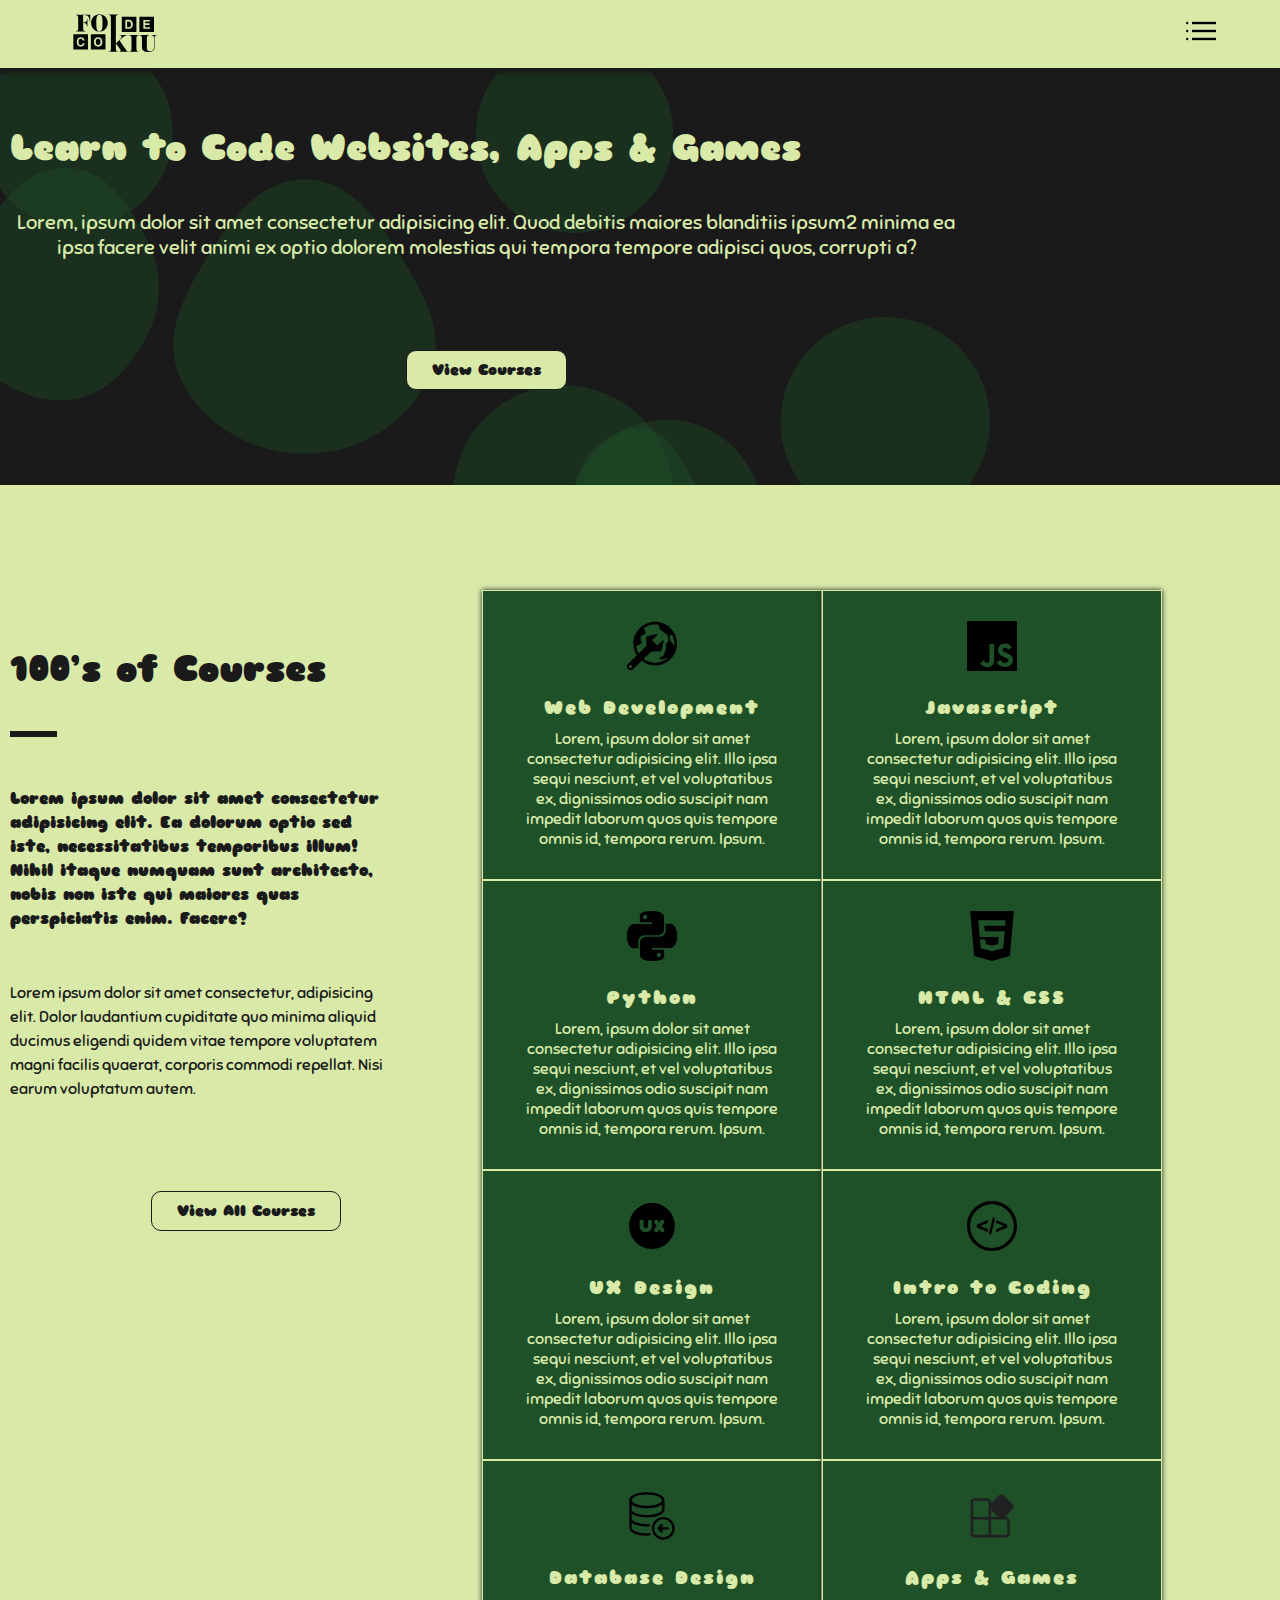
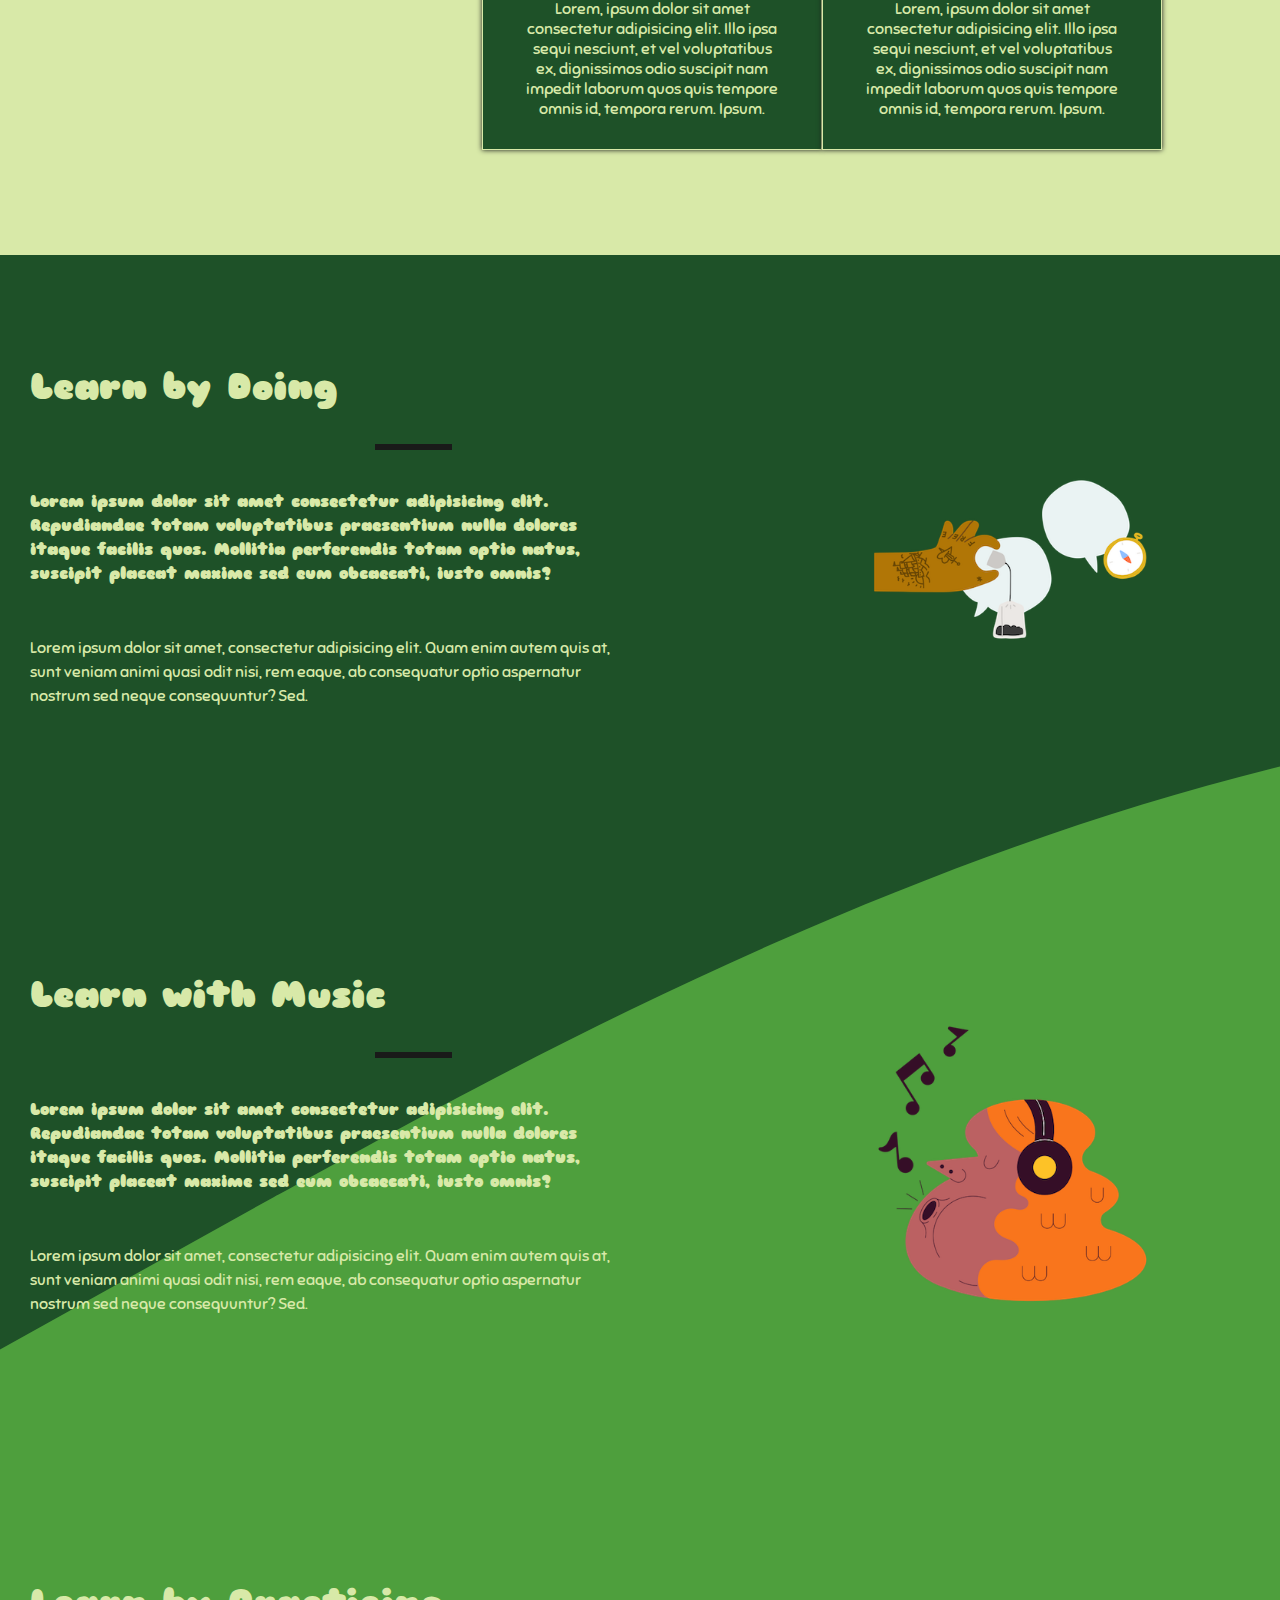
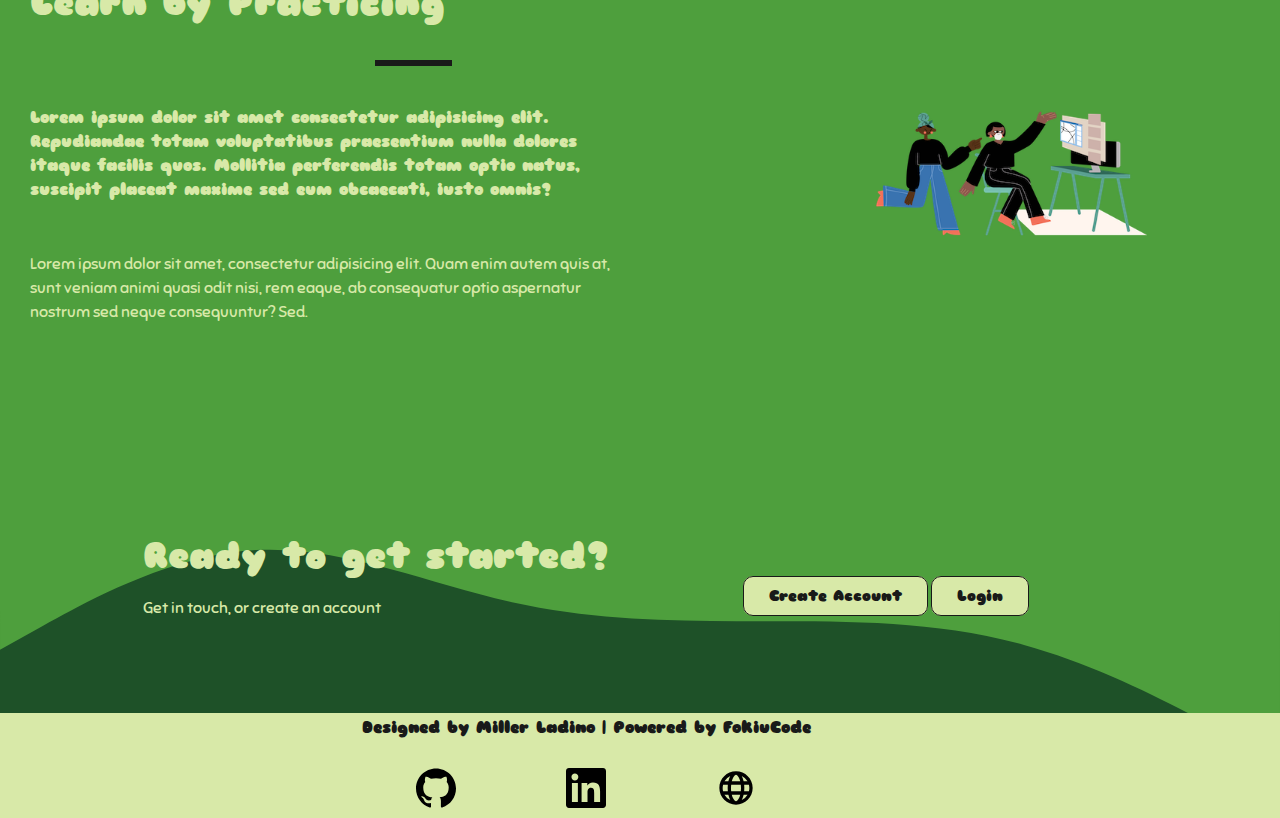
==== commit d3e71d4f: "transformando estilos a SASS" ====
--- a/index.html
+++ b/index.html
@@ -9,7 +9,8 @@
     <link rel="preconnect" href="https://fonts.googleapis.com">
     <link rel="preconnect" href="https://fonts.gstatic.com" crossorigin>
     <link href="https://fonts.googleapis.com/css2?family=Sniglet&display=swap" rel="stylesheet">
-    <link rel="stylesheet" href="css/styles.css">
+    <link rel="stylesheet" href="./css/styles.css">
+    <link rel="stylesheet" href="./css/styles1.css">
     <title>FokiuCode</title>
 </head>
 
--- a/css/styles.css
+++ b/css/styles.css
@@ -1,40 +1,33 @@
-* {
-  margin: 0;
-  padding: 0;
-  box-sizing: border-box;
-}
-html {
-  font-family: "Sniglet", cursive;
-}
+
 /* ===========Header Styles ==========*/
-.selected {
+/* .selected {
   background-color: rgba(0, 0, 0, 0.2);
   color: #d8e9a8;
-}
-.header {
+} */
+/* .header {
   background-color: #d8e9a8;
   position: sticky;
   width: 100%;
   top: 0;
   border-bottom: 3px solid #191a19;
   box-shadow: 2px 2px 5px #191a19;
-}
-.header .container {
-  max-width: 360px;
+} */
+/* .header .container {
+  max-width: 350px;
   width: 90%;
   margin: auto;
-}
-.logo {
+} */
+/* .logo {
   width: 100px;
-}
-#btn-menu {
+} */
+/* #btn-menu {
   display: none;
-}
-.img-menu {
+} */
+/* .img-menu {
   display: block;
   width: 30px;
-}
-.nav {
+} */
+/* .nav {
   position: absolute;
   top: 67px;
   left: 0;
@@ -42,48 +35,48 @@
   width: 100%;
   margin-left: -100%;
   transition: margin 0.3s;
-}
-.nav ul {
-  display: flex;
-  flex-direction: column;
-  align-items: center;
-}
-.nav li {
+} */
+/* .nav ul {
+  display: flex;
+  flex-direction: column;
+  align-items: center;
+} */
+/* .nav li {
   list-style: none;
   padding: 15px 0;
   border-bottom: 2px solid #191a19;
   width: 100%;
   text-align: center;
-}
-.nav li:hover {
+} */
+/* .nav li:hover {
   background-color: rgba(0, 0, 0, 0.2);
-}
-.nav a {
+} */
+/* .nav a {
   text-decoration: none;
   color: #1e5128;
   font-weight: bold;
-}
-.nav a:hover {
-  color: #d8e9a8;
-}
-#btn-menu:checked ~ .nav {
+} */
+/* .nav a:hover {
+  color: #d8e9a8;
+} */
+/* #btn-menu:checked ~ .nav {
   margin: 0;
-}
+} */
 /* ================End Header Styles=================*/
 
 /*Banner Styles */
-.main {
-  background-image: url(/images/Animated\ Shape.svg);
-}
-.container {
+/* .main {
+  background-image: url("data:image/svg+xml,%3csvg xmlns='http://www.w3.org/2000/svg' version='1.1' xmlns:xlink='http://www.w3.org/1999/xlink' xmlns:svgjs='http://svgjs.com/svgjs' width='1440' height='560' preserveAspectRatio='none' viewBox='0 0 1440 560'%3e%3cg mask='url(%26quot%3b%23SvgjsMask1003%26quot%3b)' fill='none'%3e%3crect width='1440' height='560' x='0' y='0' fill='rgba(25%2c 26%2c 25%2c 1)'%3e%3c/rect%3e%3cpath d='M535.33 75.81 a111.03 111.03 0 1 0 222.06 0 a111.03 111.03 0 1 0 -222.06 0z' fill='rgba(30%2c 81%2c 40%2c 0.4)' class='triangle-float3'%3e%3c/path%3e%3cpath d='M881.64 397.87 a117.76 117.76 0 1 0 235.52 0 a117.76 117.76 0 1 0 -235.52 0z' fill='rgba(30%2c 81%2c 40%2c 0.4)' class='triangle-float2'%3e%3c/path%3e%3cpath d='M74.624%2c375.005C115.932%2c372.789%2c146.203%2c339.683%2c165.281%2c302.978C182.693%2c269.479%2c183.264%2c231.378%2c166.98%2c197.316C147.746%2c157.082%2c119.212%2c114.128%2c74.624%2c113.344C29.251%2c112.547%2c-1.809%2c154.124%2c-23.53%2c193.968C-44.093%2c231.686%2c-55.079%2c275.934%2c-34.603%2c313.699C-13.274%2c353.038%2c29.939%2c377.402%2c74.624%2c375.005' fill='rgba(30%2c 81%2c 40%2c 0.4)' class='triangle-float3'%3e%3c/path%3e%3cpath d='M509.79 482.16 a123.99 123.99 0 1 0 247.98 0 a123.99 123.99 0 1 0 -247.98 0z' fill='rgba(30%2c 81%2c 40%2c 0.4)' class='triangle-float3'%3e%3c/path%3e%3cpath d='M722.585%2c563.363C748.927%2c562.3%2c770.574%2c543.308%2c781.94%2c519.521C791.876%2c498.728%2c784.874%2c475.88%2c774.129%2c455.493C762.329%2c433.104%2c747.823%2c408.782%2c722.585%2c406.9C694.878%2c404.834%2c669.689%2c422.631%2c655.754%2c446.668C641.774%2c470.782%2c640.454%2c500.486%2c654.306%2c524.673C668.24%2c549.004%2c694.57%2c564.494%2c722.585%2c563.363' fill='rgba(30%2c 81%2c 40%2c 0.4)' class='triangle-float3'%3e%3c/path%3e%3cpath d='M643.03 503.78 a106.93 106.93 0 1 0 213.86 0 a106.93 106.93 0 1 0 -213.86 0z' fill='rgba(30%2c 81%2c 40%2c 0.4)' class='triangle-float3'%3e%3c/path%3e%3cpath d='M343.418%2c435.277C401.855%2c435.122%2c458.022%2c402.305%2c482.543%2c349.262C504.279%2c302.245%2c475.727%2c252.326%2c448.311%2c208.378C423.119%2c167.996%2c391.014%2c126.44%2c343.418%2c126.246C295.589%2c126.051%2c262.458%2c167.006%2c237.036%2c207.519C209.217%2c251.851%2c180.857%2c302.586%2c203.006%2c350.005C227.843%2c403.18%2c284.728%2c435.433%2c343.418%2c435.277' fill='rgba(30%2c 81%2c 40%2c 0.4)' class='triangle-float3'%3e%3c/path%3e%3cpath d='M-15.04 68.7 a107.52 107.52 0 1 0 215.04 0 a107.52 107.52 0 1 0 -215.04 0z' fill='rgba(30%2c 81%2c 40%2c 0.4)' class='triangle-float1'%3e%3c/path%3e%3c/g%3e%3cdefs%3e%3cmask id='SvgjsMask1003'%3e%3crect width='1440' height='560' fill='white'%3e%3c/rect%3e%3c/mask%3e%3cstyle%3e %40keyframes float1 %7b 0%25%7btransform: translate(0%2c 0)%7d 50%25%7btransform: translate(-10px%2c 0)%7d 100%25%7btransform: translate(0%2c 0)%7d %7d .triangle-float1 %7b animation: float1 5s infinite%3b %7d %40keyframes float2 %7b 0%25%7btransform: translate(0%2c 0)%7d 50%25%7btransform: translate(-5px%2c -5px)%7d 100%25%7btransform: translate(0%2c 0)%7d %7d .triangle-float2 %7b animation: float2 4s infinite%3b %7d %40keyframes float3 %7b 0%25%7btransform: translate(0%2c 0)%7d 50%25%7btransform: translate(0%2c -10px)%7d 100%25%7btransform: translate(0%2c 0)%7d %7d .triangle-float3 %7b animation: float3 6s infinite%3b %7d %3c/style%3e%3c/defs%3e%3c/svg%3e");
+} */
+/* .container {
   display: flex;
   justify-content: space-between;
   align-items: center;
   padding: 5px 0px;
   margin-left: 10px;
   margin-right: 10px;
-}
-.text {
+} */
+/* .text {
   display: flex;
   flex-direction: column;
   align-items: center;
@@ -101,8 +94,8 @@
 }
 .img__banner {
   display: none;
-}
-.btn {
+} */
+/* .btn {
   align-self: center;
   padding: 10px 25px;
   color: #191a19;
@@ -119,12 +112,12 @@
 .btn:hover {
   background-color: #1e5128;
   color: #d8e9a8;
-}
+} */
 
 /* ===============courses=================== */
 
 .courses {
-  background-color: #d8e9a8;
+  background-color:#4e9f3d;
 }
 
 .allcourses {
@@ -132,7 +125,7 @@
   flex-direction: column;
   justify-content: space-between;
   align-items: baseline;
-  margin: 50px 50px;
+ margin: 50px 0; 
 }
 .courses__offer {
   display: flex;
@@ -144,6 +137,7 @@
   color: #191a19;
   margin-bottom: 30px;
   font-size: 36px;
+  text-align: center;
 }
 .line {
   width: 10%;
@@ -221,7 +215,7 @@
 
 /*  ===============Ready Styles=============== */
 .ready {
-  background-image: url(/images/bg_menu.svg);
+  background-image: url(../images/bg_menu.svg);
   background-repeat: no-repeat;
   background-size: cover;
   background-color: #1e5128;
@@ -270,8 +264,7 @@
 
 /* ============Styles Services Webpage============= */
 .us_services {
-  background-image: url(/images/bg_services.svg);
-  background-size: cover;
+  background-image: url("data:image/svg+xml,%3csvg xmlns='http://www.w3.org/2000/svg' version='1.1' xmlns:xlink='http://www.w3.org/1999/xlink' xmlns:svgjs='http://svgjs.com/svgjs' width='1440' height='560' preserveAspectRatio='none' viewBox='0 0 1440 560'%3e%3cg mask='url(%26quot%3b%23SvgjsMask1003%26quot%3b)' fill='none'%3e%3crect width='1440' height='560' x='0' y='0' fill='rgba(25%2c 26%2c 25%2c 1)'%3e%3c/rect%3e%3cpath d='M535.33 75.81 a111.03 111.03 0 1 0 222.06 0 a111.03 111.03 0 1 0 -222.06 0z' fill='rgba(30%2c 81%2c 40%2c 0.4)' class='triangle-float3'%3e%3c/path%3e%3cpath d='M881.64 397.87 a117.76 117.76 0 1 0 235.52 0 a117.76 117.76 0 1 0 -235.52 0z' fill='rgba(30%2c 81%2c 40%2c 0.4)' class='triangle-float2'%3e%3c/path%3e%3cpath d='M74.624%2c375.005C115.932%2c372.789%2c146.203%2c339.683%2c165.281%2c302.978C182.693%2c269.479%2c183.264%2c231.378%2c166.98%2c197.316C147.746%2c157.082%2c119.212%2c114.128%2c74.624%2c113.344C29.251%2c112.547%2c-1.809%2c154.124%2c-23.53%2c193.968C-44.093%2c231.686%2c-55.079%2c275.934%2c-34.603%2c313.699C-13.274%2c353.038%2c29.939%2c377.402%2c74.624%2c375.005' fill='rgba(30%2c 81%2c 40%2c 0.4)' class='triangle-float3'%3e%3c/path%3e%3cpath d='M509.79 482.16 a123.99 123.99 0 1 0 247.98 0 a123.99 123.99 0 1 0 -247.98 0z' fill='rgba(30%2c 81%2c 40%2c 0.4)' class='triangle-float3'%3e%3c/path%3e%3cpath d='M722.585%2c563.363C748.927%2c562.3%2c770.574%2c543.308%2c781.94%2c519.521C791.876%2c498.728%2c784.874%2c475.88%2c774.129%2c455.493C762.329%2c433.104%2c747.823%2c408.782%2c722.585%2c406.9C694.878%2c404.834%2c669.689%2c422.631%2c655.754%2c446.668C641.774%2c470.782%2c640.454%2c500.486%2c654.306%2c524.673C668.24%2c549.004%2c694.57%2c564.494%2c722.585%2c563.363' fill='rgba(30%2c 81%2c 40%2c 0.4)' class='triangle-float3'%3e%3c/path%3e%3cpath d='M643.03 503.78 a106.93 106.93 0 1 0 213.86 0 a106.93 106.93 0 1 0 -213.86 0z' fill='rgba(30%2c 81%2c 40%2c 0.4)' class='triangle-float3'%3e%3c/path%3e%3cpath d='M343.418%2c435.277C401.855%2c435.122%2c458.022%2c402.305%2c482.543%2c349.262C504.279%2c302.245%2c475.727%2c252.326%2c448.311%2c208.378C423.119%2c167.996%2c391.014%2c126.44%2c343.418%2c126.246C295.589%2c126.051%2c262.458%2c167.006%2c237.036%2c207.519C209.217%2c251.851%2c180.857%2c302.586%2c203.006%2c350.005C227.843%2c403.18%2c284.728%2c435.433%2c343.418%2c435.277' fill='rgba(30%2c 81%2c 40%2c 0.4)' class='triangle-float3'%3e%3c/path%3e%3cpath d='M-15.04 68.7 a107.52 107.52 0 1 0 215.04 0 a107.52 107.52 0 1 0 -215.04 0z' fill='rgba(30%2c 81%2c 40%2c 0.4)' class='triangle-float1'%3e%3c/path%3e%3c/g%3e%3cdefs%3e%3cmask id='SvgjsMask1003'%3e%3crect width='1440' height='560' fill='white'%3e%3c/rect%3e%3c/mask%3e%3cstyle%3e %40keyframes float1 %7b 0%25%7btransform: translate(0%2c 0)%7d 50%25%7btransform: translate(-10px%2c 0)%7d 100%25%7btransform: translate(0%2c 0)%7d %7d .triangle-float1 %7b animation: float1 5s infinite%3b %7d %40keyframes float2 %7b 0%25%7btransform: translate(0%2c 0)%7d 50%25%7btransform: translate(-5px%2c -5px)%7d 100%25%7btransform: translate(0%2c 0)%7d %7d .triangle-float2 %7b animation: float2 4s infinite%3b %7d %40keyframes float3 %7b 0%25%7btransform: translate(0%2c 0)%7d 50%25%7btransform: translate(0%2c -10px)%7d 100%25%7btransform: translate(0%2c 0)%7d %7d .triangle-float3 %7b animation: float3 6s infinite%3b %7d %3c/style%3e%3c/defs%3e%3c/svg%3e");
 }
 .container__services {
   display: flex;
@@ -341,7 +334,8 @@
 }
 /* ============Styles Contact Webpage============= */
 .contact {
-  background-image: url(/images/banner_contact.svg);
+  background-image: url("data:image/svg+xml,%3csvg xmlns='http://www.w3.org/2000/svg' version='1.1' xmlns:xlink='http://www.w3.org/1999/xlink' xmlns:svgjs='http://svgjs.com/svgjs' width='1440' height='560' preserveAspectRatio='none' viewBox='0 0 1440 560'%3e%3cg mask='url(%26quot%3b%23SvgjsMask1003%26quot%3b)' fill='none'%3e%3crect width='1440' height='560' x='0' y='0' fill='rgba(25%2c 26%2c 25%2c 1)'%3e%3c/rect%3e%3cpath d='M535.33 75.81 a111.03 111.03 0 1 0 222.06 0 a111.03 111.03 0 1 0 -222.06 0z' fill='rgba(30%2c 81%2c 40%2c 0.4)' class='triangle-float3'%3e%3c/path%3e%3cpath d='M881.64 397.87 a117.76 117.76 0 1 0 235.52 0 a117.76 117.76 0 1 0 -235.52 0z' fill='rgba(30%2c 81%2c 40%2c 0.4)' class='triangle-float2'%3e%3c/path%3e%3cpath d='M74.624%2c375.005C115.932%2c372.789%2c146.203%2c339.683%2c165.281%2c302.978C182.693%2c269.479%2c183.264%2c231.378%2c166.98%2c197.316C147.746%2c157.082%2c119.212%2c114.128%2c74.624%2c113.344C29.251%2c112.547%2c-1.809%2c154.124%2c-23.53%2c193.968C-44.093%2c231.686%2c-55.079%2c275.934%2c-34.603%2c313.699C-13.274%2c353.038%2c29.939%2c377.402%2c74.624%2c375.005' fill='rgba(30%2c 81%2c 40%2c 0.4)' class='triangle-float3'%3e%3c/path%3e%3cpath d='M509.79 482.16 a123.99 123.99 0 1 0 247.98 0 a123.99 123.99 0 1 0 -247.98 0z' fill='rgba(30%2c 81%2c 40%2c 0.4)' class='triangle-float3'%3e%3c/path%3e%3cpath d='M722.585%2c563.363C748.927%2c562.3%2c770.574%2c543.308%2c781.94%2c519.521C791.876%2c498.728%2c784.874%2c475.88%2c774.129%2c455.493C762.329%2c433.104%2c747.823%2c408.782%2c722.585%2c406.9C694.878%2c404.834%2c669.689%2c422.631%2c655.754%2c446.668C641.774%2c470.782%2c640.454%2c500.486%2c654.306%2c524.673C668.24%2c549.004%2c694.57%2c564.494%2c722.585%2c563.363' fill='rgba(30%2c 81%2c 40%2c 0.4)' class='triangle-float3'%3e%3c/path%3e%3cpath d='M643.03 503.78 a106.93 106.93 0 1 0 213.86 0 a106.93 106.93 0 1 0 -213.86 0z' fill='rgba(30%2c 81%2c 40%2c 0.4)' class='triangle-float3'%3e%3c/path%3e%3cpath d='M343.418%2c435.277C401.855%2c435.122%2c458.022%2c402.305%2c482.543%2c349.262C504.279%2c302.245%2c475.727%2c252.326%2c448.311%2c208.378C423.119%2c167.996%2c391.014%2c126.44%2c343.418%2c126.246C295.589%2c126.051%2c262.458%2c167.006%2c237.036%2c207.519C209.217%2c251.851%2c180.857%2c302.586%2c203.006%2c350.005C227.843%2c403.18%2c284.728%2c435.433%2c343.418%2c435.277' fill='rgba(30%2c 81%2c 40%2c 0.4)' class='triangle-float3'%3e%3c/path%3e%3cpath d='M-15.04 68.7 a107.52 107.52 0 1 0 215.04 0 a107.52 107.52 0 1 0 -215.04 0z' fill='rgba(30%2c 81%2c 40%2c 0.4)' class='triangle-float1'%3e%3c/path%3e%3c/g%3e%3cdefs%3e%3cmask id='SvgjsMask1003'%3e%3crect width='1440' height='560' fill='white'%3e%3c/rect%3e%3c/mask%3e%3cstyle%3e %40keyframes float1 %7b 0%25%7btransform: translate(0%2c 0)%7d 50%25%7btransform: translate(-10px%2c 0)%7d 100%25%7btransform: translate(0%2c 0)%7d %7d .triangle-float1 %7b animation: float1 5s infinite%3b %7d %40keyframes float2 %7b 0%25%7btransform: translate(0%2c 0)%7d 50%25%7btransform: translate(-5px%2c -5px)%7d 100%25%7btransform: translate(0%2c 0)%7d %7d .triangle-float2 %7b animation: float2 4s infinite%3b %7d %40keyframes float3 %7b 0%25%7btransform: translate(0%2c 0)%7d 50%25%7btransform: translate(0%2c -10px)%7d 100%25%7btransform: translate(0%2c 0)%7d %7d .triangle-float3 %7b animation: float3 6s infinite%3b %7d %3c/style%3e%3c/defs%3e%3c/svg%3e");
+  background-size: cover;
 }
 .contact__form {
   background-color: #4e9f3d;
@@ -349,7 +343,7 @@
   margin-bottom: 50px;
 }
 form {
-  width: 350px;
+  width: 320px;
   margin: 10px auto;
   padding: 50px 20px;
 }
@@ -377,13 +371,13 @@
 /* ============Styles Teachers Webpage============= */
 .main__teachers,
 .courses__bg {
-  background-image: url(/images/teacher_bg.svg);
+  background-color: #1e5128
 }
 .text .teachers__title,
 .text .teachers__paragraph,
 .courses__offer,
 .courses__offer h2 {
-  color: #191a19;
+  color: #d8e9a8;
 }
 .course__img .img__teacher {
   border-radius: 50%;
@@ -461,7 +455,7 @@
     padding-bottom: 100px;
   }
   .courses__offer h2 {
-    color: #191a19;
+    /* color: #191a19; */
     margin-bottom: 20px;
     font-size: 36px;
   }
@@ -475,7 +469,10 @@
   }
 
   /* ============Styles Services Webpage============= */
-
+  .us_services{
+    background-repeat: no-repeat;
+    background-size: cover;
+  }
   .services__text {
     width: 80%;
   }
@@ -568,7 +565,7 @@
 
   /*Banner Styles */
   .main {
-    background-image: url(/images/Animated\ Shape.svg);
+    background-color: #1e5128;
     background-repeat: no-repeat;
     background-size: cover;
   }
@@ -596,6 +593,7 @@
     font-size: 45px;
     margin-bottom: 40px;
     text-align: left;
+    align-self: self-start;
   }
   .text__paragraph {
     color: #d8e9a8;
@@ -641,8 +639,8 @@
   .courses__offer h2 {
     color: #191a19;
     padding: 20px 0px;
-    margin: 0 10px;
     font-size: 36px;
+    align-self: flex-start;
   }
   .line {
     width: 10%;
@@ -654,6 +652,7 @@
     padding-right: 90px;
     line-height: 1.5;
     text-align: left;
+    color: #191a19;
   }
   .paragraph1 {
     font-weight: bold;
@@ -1021,4 +1020,8 @@
   display: flex;
   justify-content: center;
   background-color: #1e5128;
+}
+.img__2{
+  width: 50%;
+  border-radius: 50%;
 }--- a/css/styles1.css
+++ b/css/styles1.css
@@ -0,0 +1,131 @@
+* {
+  margin: 0;
+  padding: 0;
+  box-sizing: border-box;
+}
+
+html {
+  font-family: "Sniglet", cursive;
+}
+
+/* -------------buttons------------- */
+.header {
+  background-color: #d8e9a8;
+  position: sticky;
+  top: 0;
+  border-bottom: 3px solid #191a19;
+  box-shadow: 2px 2px 5px #191a19;
+}
+
+.container {
+  display: flex;
+  justify-content: space-between;
+  align-items: center;
+  padding: 5px 0px;
+  margin-left: 10px;
+  margin-right: 10px;
+}
+
+.logo {
+  width: 100px;
+}
+
+#btn-menu {
+  display: none;
+}
+#btn-menu:checked ~ .nav {
+  margin: 0;
+}
+
+.img-menu {
+  display: block;
+  width: 30px;
+}
+
+.nav {
+  position: absolute;
+  top: 67px;
+  left: 0;
+  background-color: #d8e9a8;
+  width: 100%;
+  margin-left: -100%;
+  transition: margin 0.3s;
+}
+.nav ul {
+  display: flex;
+  flex-direction: column;
+  align-items: center;
+}
+.nav li {
+  list-style: none;
+  padding: 15px 0;
+  border-bottom: 2px solid #191a19;
+  width: 100%;
+  text-align: center;
+}
+.nav li:hover {
+  background-color: rgba(0, 0, 0, 0.2);
+}
+.nav li a {
+  text-decoration: none;
+  color: #1e5128;
+  font-weight: bold;
+}
+.nav li a:hover {
+  color: #d8e9a8;
+}
+
+.selected {
+  background-color: rgba(0, 0, 0, 0.2);
+  color: #d8e9a8;
+}
+
+/*===============Banner Styles ===========*/
+.main {
+  background-image: url("data:image/svg+xml,%3csvg xmlns='http://www.w3.org/2000/svg' version='1.1' xmlns:xlink='http://www.w3.org/1999/xlink' xmlns:svgjs='http://svgjs.com/svgjs' width='1440' height='560' preserveAspectRatio='none' viewBox='0 0 1440 560'%3e%3cg mask='url(%26quot%3b%23SvgjsMask1003%26quot%3b)' fill='none'%3e%3crect width='1440' height='560' x='0' y='0' fill='rgba(25%2c 26%2c 25%2c 1)'%3e%3c/rect%3e%3cpath d='M535.33 75.81 a111.03 111.03 0 1 0 222.06 0 a111.03 111.03 0 1 0 -222.06 0z' fill='rgba(30%2c 81%2c 40%2c 0.4)' class='triangle-float3'%3e%3c/path%3e%3cpath d='M881.64 397.87 a117.76 117.76 0 1 0 235.52 0 a117.76 117.76 0 1 0 -235.52 0z' fill='rgba(30%2c 81%2c 40%2c 0.4)' class='triangle-float2'%3e%3c/path%3e%3cpath d='M74.624%2c375.005C115.932%2c372.789%2c146.203%2c339.683%2c165.281%2c302.978C182.693%2c269.479%2c183.264%2c231.378%2c166.98%2c197.316C147.746%2c157.082%2c119.212%2c114.128%2c74.624%2c113.344C29.251%2c112.547%2c-1.809%2c154.124%2c-23.53%2c193.968C-44.093%2c231.686%2c-55.079%2c275.934%2c-34.603%2c313.699C-13.274%2c353.038%2c29.939%2c377.402%2c74.624%2c375.005' fill='rgba(30%2c 81%2c 40%2c 0.4)' class='triangle-float3'%3e%3c/path%3e%3cpath d='M509.79 482.16 a123.99 123.99 0 1 0 247.98 0 a123.99 123.99 0 1 0 -247.98 0z' fill='rgba(30%2c 81%2c 40%2c 0.4)' class='triangle-float3'%3e%3c/path%3e%3cpath d='M722.585%2c563.363C748.927%2c562.3%2c770.574%2c543.308%2c781.94%2c519.521C791.876%2c498.728%2c784.874%2c475.88%2c774.129%2c455.493C762.329%2c433.104%2c747.823%2c408.782%2c722.585%2c406.9C694.878%2c404.834%2c669.689%2c422.631%2c655.754%2c446.668C641.774%2c470.782%2c640.454%2c500.486%2c654.306%2c524.673C668.24%2c549.004%2c694.57%2c564.494%2c722.585%2c563.363' fill='rgba(30%2c 81%2c 40%2c 0.4)' class='triangle-float3'%3e%3c/path%3e%3cpath d='M643.03 503.78 a106.93 106.93 0 1 0 213.86 0 a106.93 106.93 0 1 0 -213.86 0z' fill='rgba(30%2c 81%2c 40%2c 0.4)' class='triangle-float3'%3e%3c/path%3e%3cpath d='M343.418%2c435.277C401.855%2c435.122%2c458.022%2c402.305%2c482.543%2c349.262C504.279%2c302.245%2c475.727%2c252.326%2c448.311%2c208.378C423.119%2c167.996%2c391.014%2c126.44%2c343.418%2c126.246C295.589%2c126.051%2c262.458%2c167.006%2c237.036%2c207.519C209.217%2c251.851%2c180.857%2c302.586%2c203.006%2c350.005C227.843%2c403.18%2c284.728%2c435.433%2c343.418%2c435.277' fill='rgba(30%2c 81%2c 40%2c 0.4)' class='triangle-float3'%3e%3c/path%3e%3cpath d='M-15.04 68.7 a107.52 107.52 0 1 0 215.04 0 a107.52 107.52 0 1 0 -215.04 0z' fill='rgba(30%2c 81%2c 40%2c 0.4)' class='triangle-float1'%3e%3c/path%3e%3c/g%3e%3cdefs%3e%3cmask id='SvgjsMask1003'%3e%3crect width='1440' height='560' fill='white'%3e%3c/rect%3e%3c/mask%3e%3cstyle%3e %40keyframes float1 %7b 0%25%7btransform: translate(0%2c 0)%7d 50%25%7btransform: translate(-10px%2c 0)%7d 100%25%7btransform: translate(0%2c 0)%7d %7d .triangle-float1 %7b animation: float1 5s infinite%3b %7d %40keyframes float2 %7b 0%25%7btransform: translate(0%2c 0)%7d 50%25%7btransform: translate(-5px%2c -5px)%7d 100%25%7btransform: translate(0%2c 0)%7d %7d .triangle-float2 %7b animation: float2 4s infinite%3b %7d %40keyframes float3 %7b 0%25%7btransform: translate(0%2c 0)%7d 50%25%7btransform: translate(0%2c -10px)%7d 100%25%7btransform: translate(0%2c 0)%7d %7d .triangle-float3 %7b animation: float3 6s infinite%3b %7d %3c/style%3e%3c/defs%3e%3c/svg%3e");
+}
+
+.text {
+  display: flex;
+  flex-direction: column;
+  align-items: center;
+  margin: 50px 0px;
+  text-align: center;
+}
+.text h2 {
+  color: #d8e9a8;
+  font-size: 36px;
+  margin-bottom: 40px;
+}
+
+.text__paragraph {
+  color: #d8e9a8;
+  margin-bottom: 50px;
+}
+
+.img__banner {
+  display: none;
+}
+
+.btn {
+  align-self: center;
+  padding: 10px 25px;
+  color: #191a19;
+  background-color: #d8e9a8;
+  border-radius: 10px;
+  border: 1px solid #191a19;
+  font-family: "Sniglet", cursive;
+  font-weight: bold;
+  text-decoration: none;
+  font-size: 15px;
+  cursor: pointer;
+  margin: 40px 0;
+}
+.btn:hover {
+  background-color: #1e5128;
+  color: #d8e9a8;
+}
+
+/*=============Courses Styles ===========*/
+
+/*# sourceMappingURL=styles1.css.map */
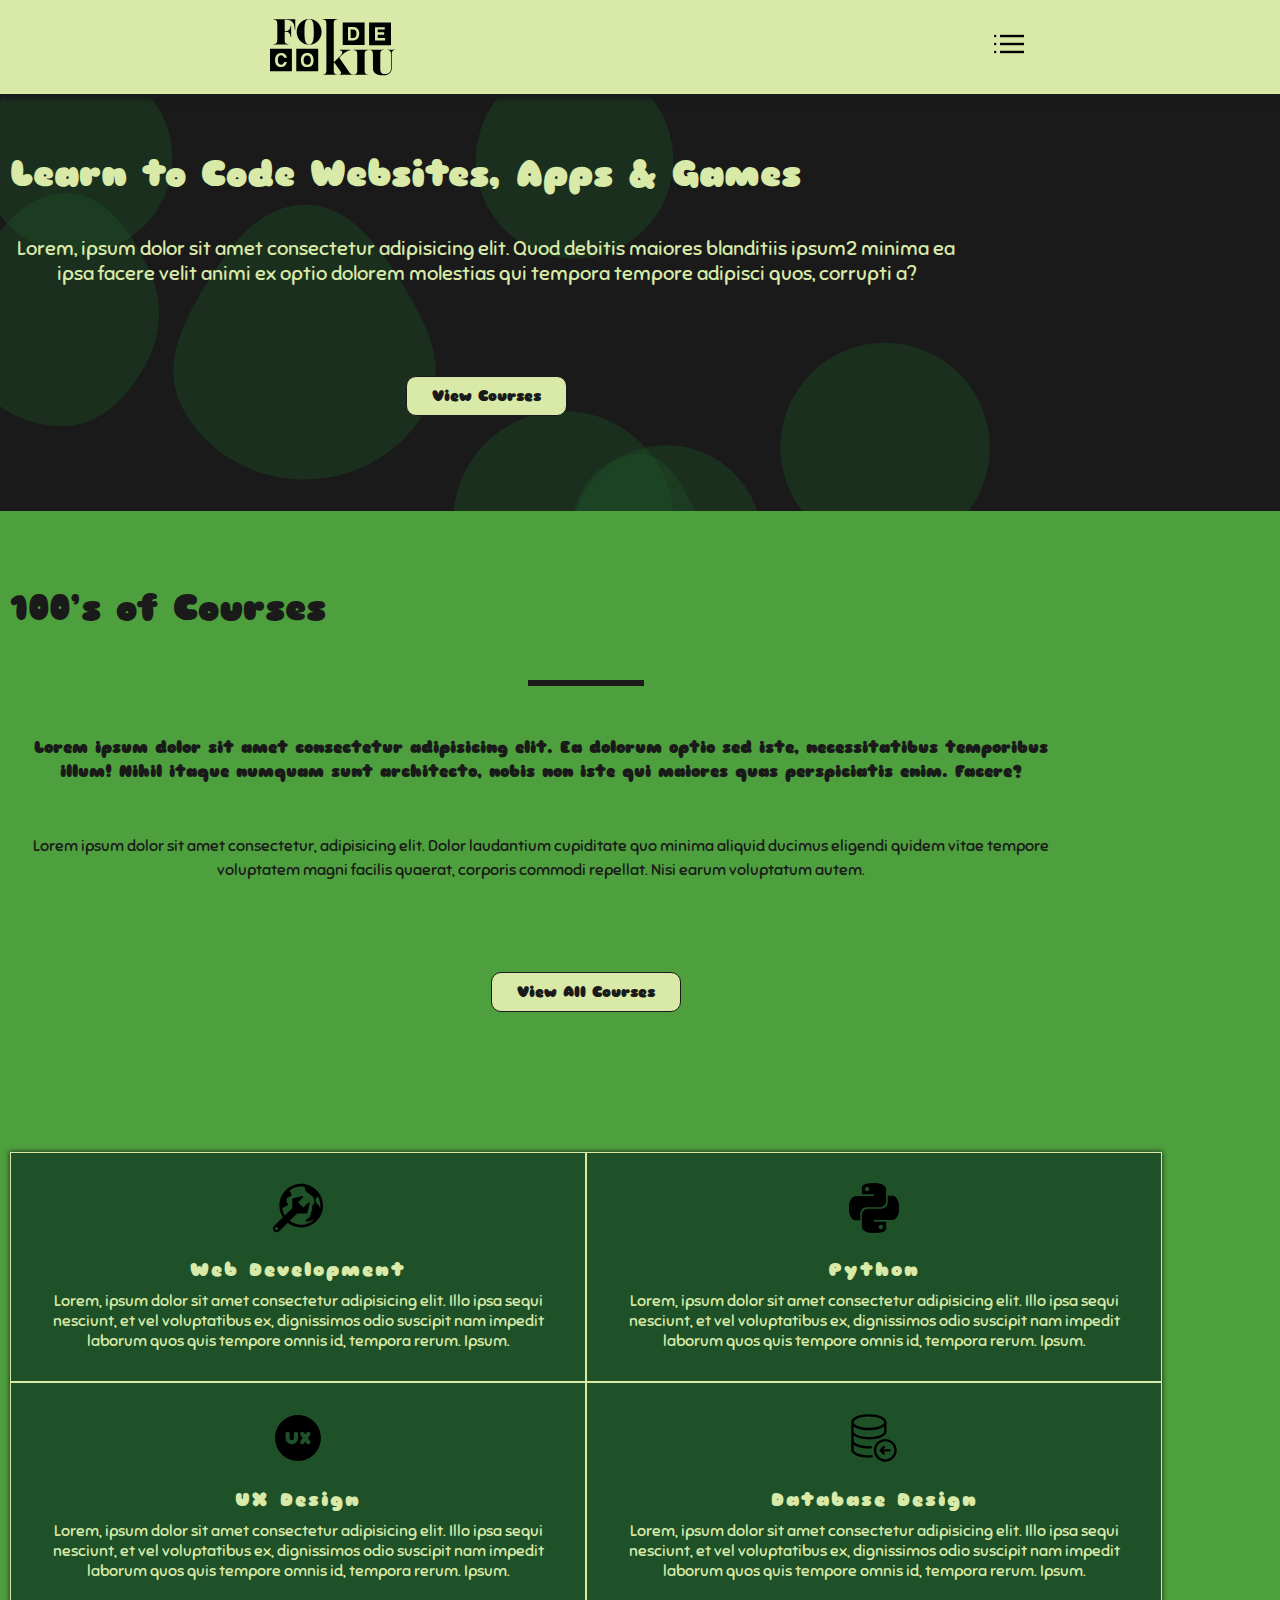
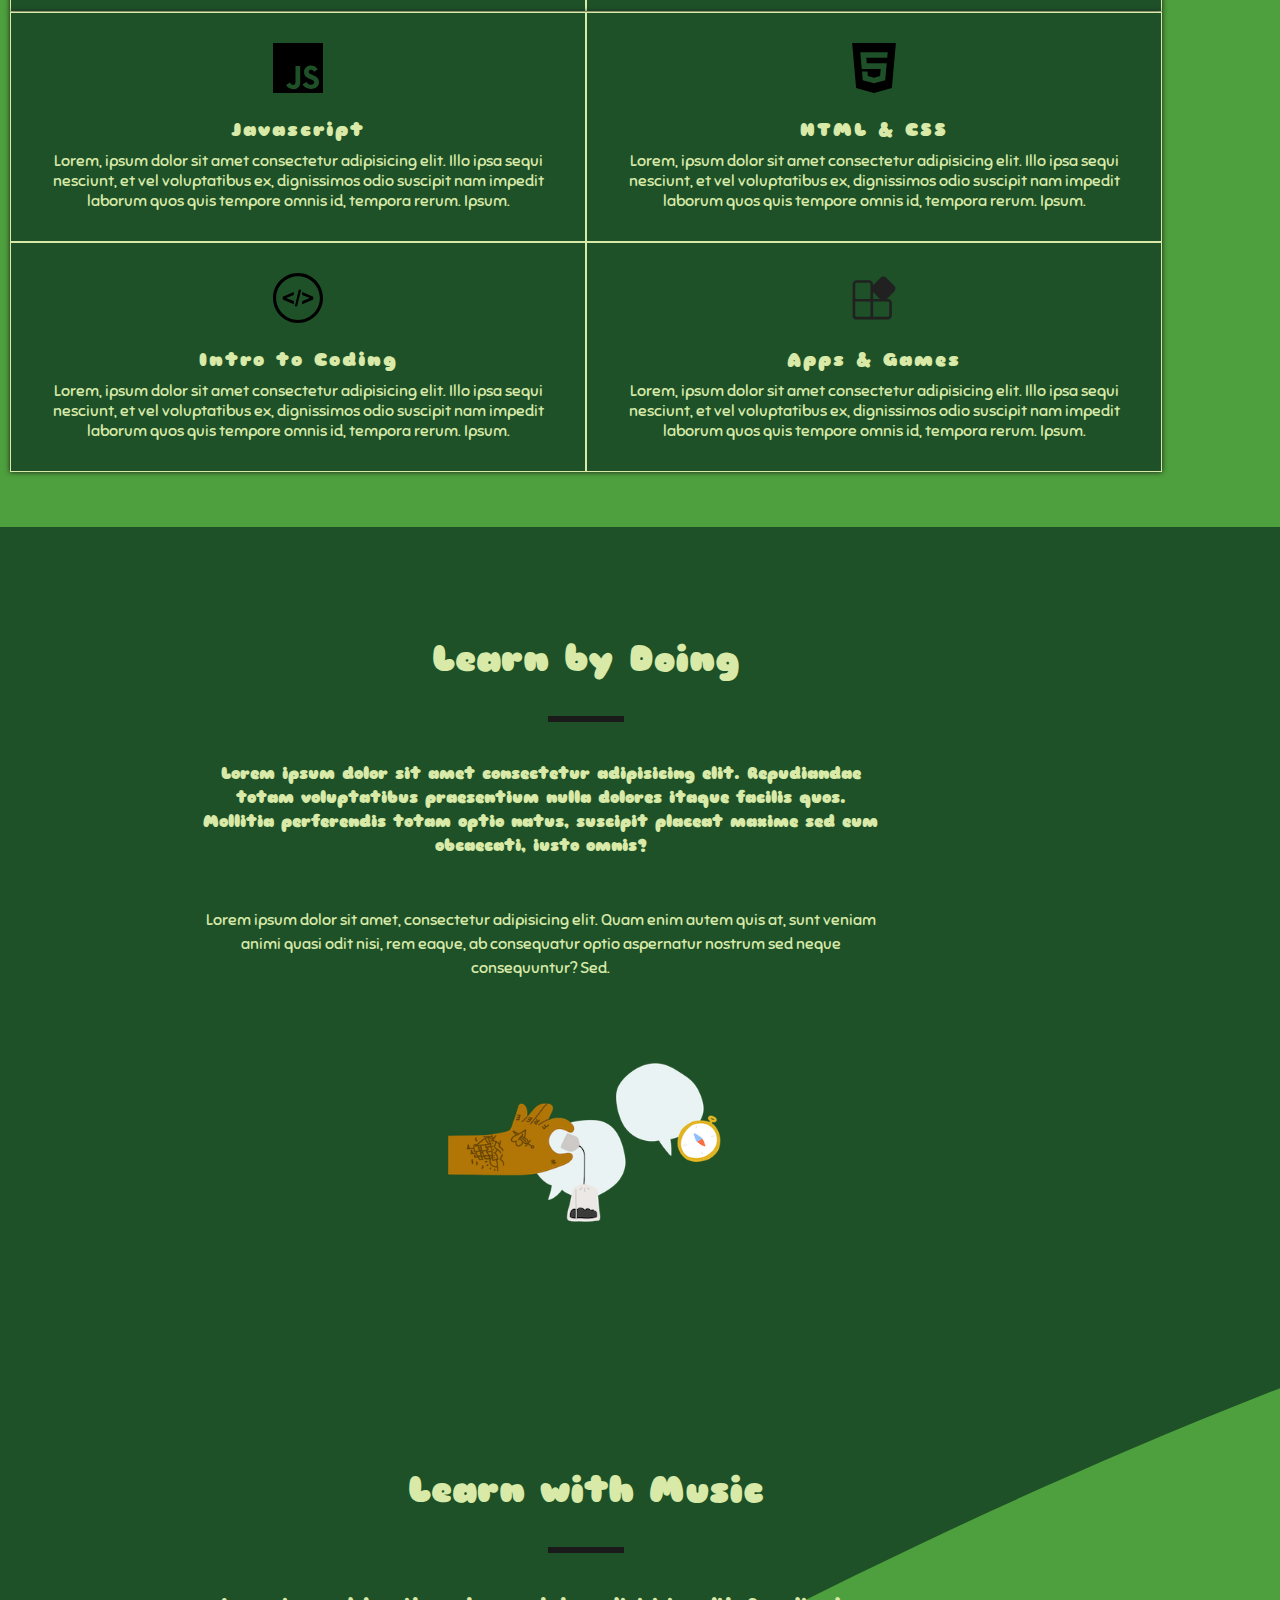
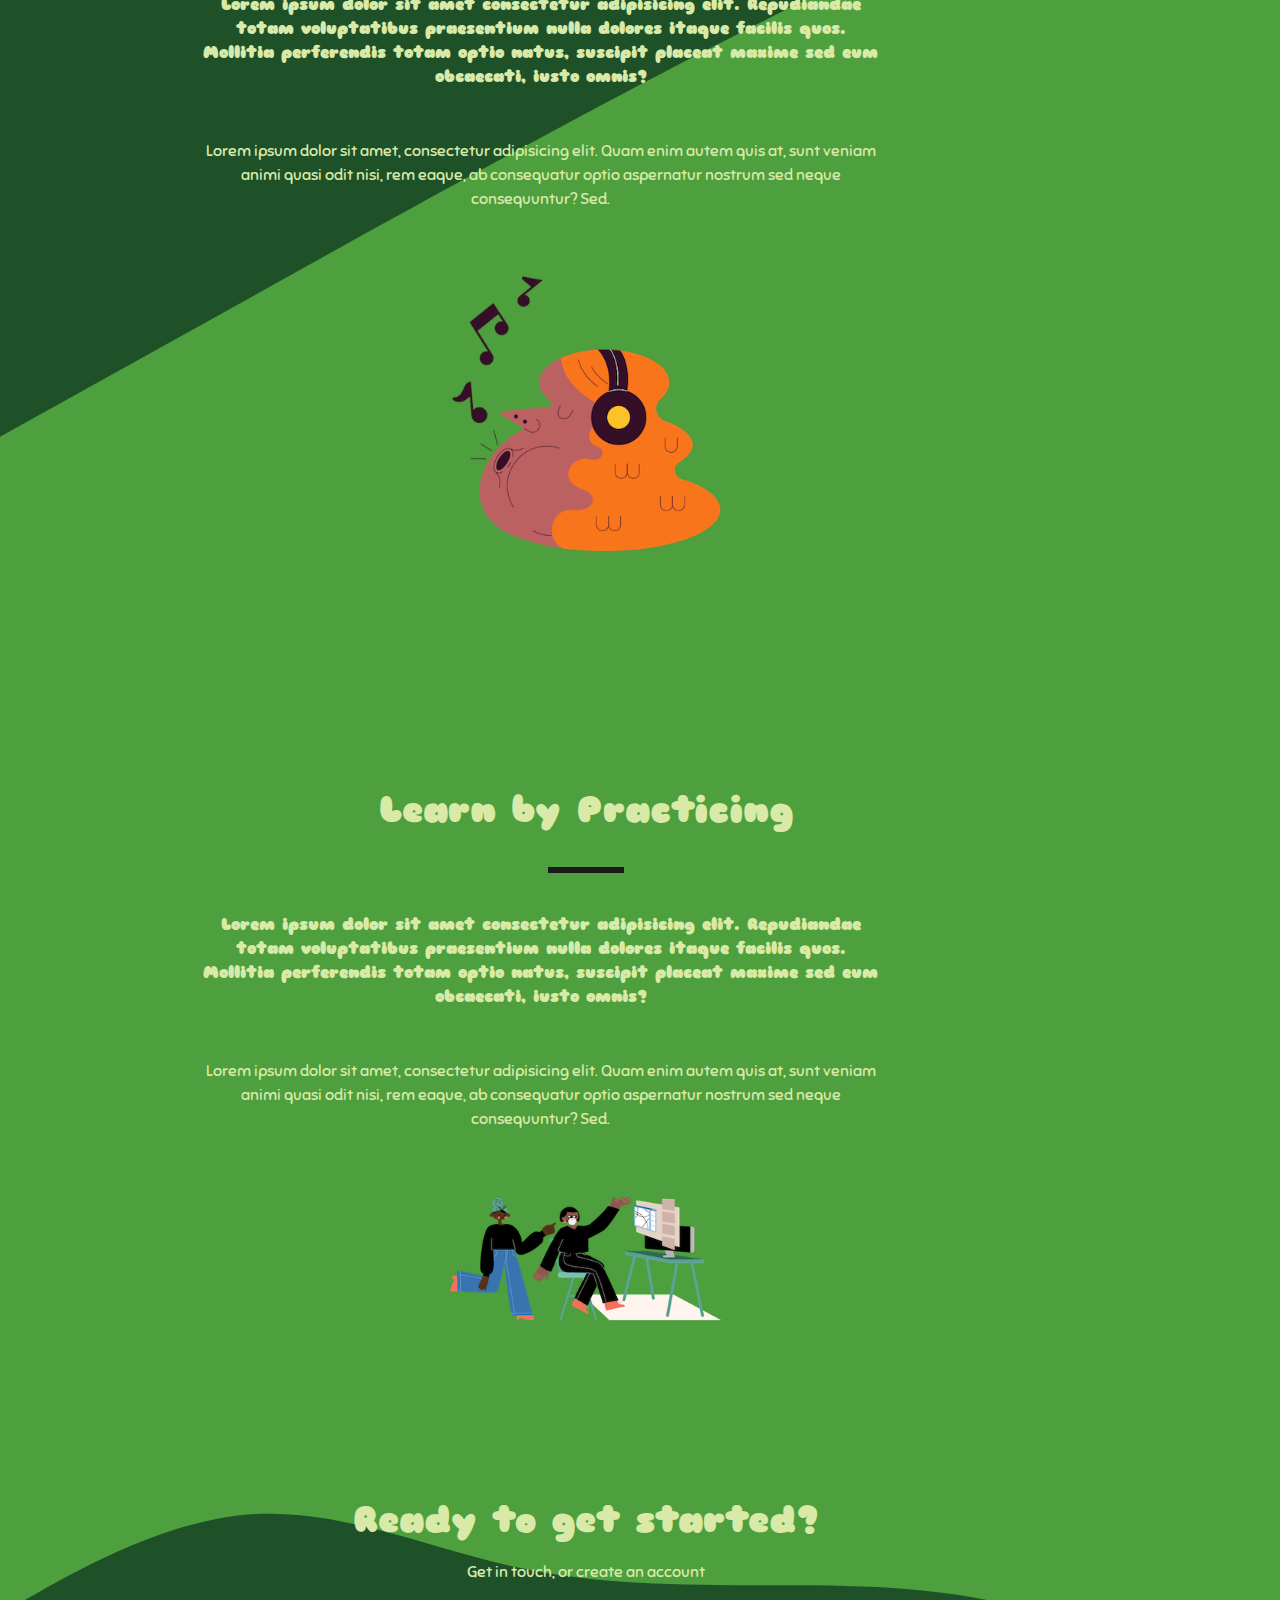
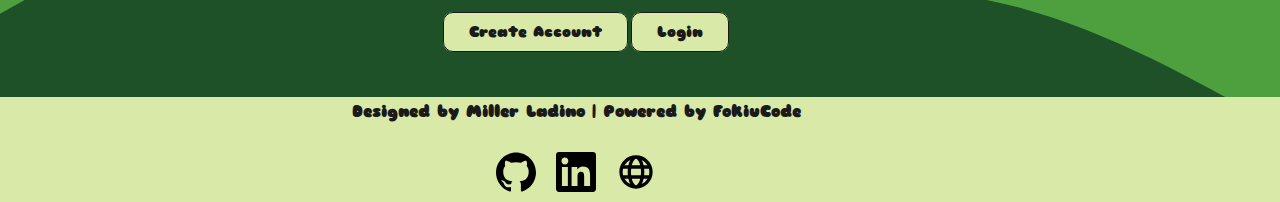
==== commit ec74ec3b: "views in to layouts for tablet and desktop" ====
--- a/index.html
+++ b/index.html
@@ -2,294 +2,294 @@
 <html lang="en">
 
 <head>
-    <meta charset="UTF-8">
-    <meta http-equiv="X-UA-Compatible" content="IE=edge">
-    <meta name="viewport" content="width=device-width, initial-scale=1.0">
-    <link rel="icon" href="images/icons/FOKIU code-Amarillo-svg (1).ico">
-    <link rel="preconnect" href="https://fonts.googleapis.com">
-    <link rel="preconnect" href="https://fonts.gstatic.com" crossorigin>
-    <link href="https://fonts.googleapis.com/css2?family=Sniglet&display=swap" rel="stylesheet">
-    <link rel="stylesheet" href="./css/styles.css">
-    <link rel="stylesheet" href="./css/styles1.css">
-    <title>FokiuCode</title>
+  <meta charset="UTF-8">
+  <meta http-equiv="X-UA-Compatible" content="IE=edge">
+  <meta name="viewport" content="width=device-width, initial-scale=1.0">
+  <link rel="icon" href="images/icons/FOKIU code-Amarillo-svg (1).ico">
+  <link rel="preconnect" href="https://fonts.googleapis.com">
+  <link rel="preconnect" href="https://fonts.gstatic.com" crossorigin>
+  <link href="https://fonts.googleapis.com/css2?family=Sniglet&display=swap" rel="stylesheet">
+  <link rel="stylesheet" href="./css/styles.css">
+  <link rel="stylesheet" href="./css/styles1.css">
+  <title>FokiuCode</title>
 </head>
 
 <body>
 
-    <!-- seccion header -->
-    <header class="header">
-        <div class="container">
-            <a href="index.html"><img src="./images/FOKIU code-Negro.svg" alt="Logo Fokiucode" class="logo"></a>
-            <input type="checkbox" id="btn-menu">
-            <label for="btn-menu" class="img-menu"> <img src="./images/icons/menu.svg" alt="icon menu"></label>
-            <nav class="nav">
-                <ul>
-                    <li class="selected"><a href="index.html">Home</a></li>
-                    <li><a href="./pages/services.html">Services</a></li>
-                    <li><a href="./pages/contact.html">Contact</a></li>
-                    <li><a href="./pages/ours_teachers.html">Teachers</a></li>
-                    <li><a href="./pages/sign_up.html">Sign Up</a></li>
-                    <li><a href="./pages/login.html">Login</a></li>
-                    <li><a href="./pages/landing.html">Landing</a></li>
-                </ul>
-            </nav>
-        </div>
-    </header>
-    <!-- termina seccion header -->
-
-    <!-- seccion banner -->
-    <main class="main">
-        <div class="container">
-            <div class="text">
-                <h2>Learn to Code Websites, Apps & Games</h2>
-                <p class="text__paragraph">
-                    Lorem, ipsum dolor sit amet consectetur adipisicing elit. Quod debitis maiores blanditiis ipsum2
-                    minima ea ipsa facere velit animi ex optio dolorem molestias qui tempora tempore adipisci quos,
-                    corrupti a?
-                </p>
-                <a href="./pages/services.html" class="btn">View Courses</a>
-            </div>
-            <img class="img__banner" src="./images/banner_image.svg">
-        </div>
-    </main>
-    <!-- termina seccion banner -->
-
-    <!-- inicia seccion cursos  -->
-    <section class="courses">
-        <div class="container">
-            <article class="allcourses">
-                <div class="courses__offer">
-                    <h2>100’s of Courses</h2>
-                    <hr class="line">
-                    <p class="paragraph1">Lorem ipsum dolor sit amet consectetur adipisicing elit. Ea dolorum optio sed
-                        iste,
-                        necessitatibus
-                        temporibus illum! Nihil itaque numquam sunt architecto, nobis non iste qui maiores quas
-                        perspiciatis
-                        enim. Facere?</p>
-                    <p class="paragraph2">Lorem ipsum dolor sit amet consectetur, adipisicing elit. Dolor laudantium
-                        cupiditate quo minima
-                        aliquid ducimus eligendi quidem vitae tempore voluptatem magni facilis quaerat, corporis commodi
-                        repellat. Nisi earum voluptatum autem.</p>
-                    <a href="./pages/services.html" class="btn">View All Courses</a>
-                </div>
-                <div class="courses__table1">
-                    <div class="web">
-                        <div class="course__img">
-                            <img src="images/icons/web-development-svgrepo-com.svg" alt="icon web development">
-                        </div>
-                        <div class="subtitle">
-                            <h3>Web Development</h3>
-                        </div>
-                        <div class="course__info">
-                            <p>Lorem, ipsum dolor sit amet consectetur adipisicing elit. Illo ipsa sequi nesciunt, et
-                                vel voluptatibus ex, dignissimos odio suscipit nam impedit laborum quos quis tempore
-                                omnis id, tempora rerum. Ipsum.</p>
-                        </div>
-                    </div>
-                    <div class="web">
-                        <div class="course__img">
-                            <img src="images/icons/python.svg" alt="icon python">
-                        </div>
-                        <div class="subtitle">
-                            <h3>Python</h3>
-                        </div>
-                        <div class="course__info">
-                            <p>Lorem, ipsum dolor sit amet consectetur adipisicing elit. Illo ipsa sequi nesciunt, et
-                                vel voluptatibus ex, dignissimos odio suscipit nam impedit laborum quos quis tempore
-                                omnis id, tempora rerum. Ipsum.</p>
-                        </div>
-                    </div>
-                    <div class="web">
-                        <div class="course__img">
-                            <img src="images/icons/ux-circle-svgrepo-com.svg" alt="icon ux design">
-                        </div>
-                        <div class="subtitle">
-                            <h3>UX Design</h3>
-                        </div>
-                        <div class="course__info">
-                            <p>Lorem, ipsum dolor sit amet consectetur adipisicing elit. Illo ipsa sequi nesciunt, et
-                                vel voluptatibus ex, dignissimos odio suscipit nam impedit laborum quos quis tempore
-                                omnis id, tempora rerum. Ipsum.</p>
-                        </div>
-                    </div>
-                    <div class="web">
-                        <div class="course__img">
-                            <img src="images/icons/database-svgrepo-com.svg" alt="icon databases">
-                        </div>
-                        <div class="subtitle">
-                            <h3>Database Design</h3>
-                        </div>
-                        <div class="course__info">
-                            <p>Lorem, ipsum dolor sit amet consectetur adipisicing elit. Illo ipsa sequi nesciunt, et
-                                vel voluptatibus ex, dignissimos odio suscipit nam impedit laborum quos quis tempore
-                                omnis id, tempora rerum. Ipsum.</p>
-                        </div>
-                    </div>
-
-                </div>
-                <div class="courses__table2">
-                    <div class="web">
-                        <div class="course__img">
-                            <img src="images/icons/javascript.svg" alt="icon JS">
-                        </div>
-                        <div class="subtitle">
-                            <h3>Javascript</h3>
-                        </div>
-                        <div class="course__info">
-                            <p>Lorem, ipsum dolor sit amet consectetur adipisicing elit. Illo ipsa sequi nesciunt, et
-                                vel voluptatibus ex, dignissimos odio suscipit nam impedit laborum quos quis tempore
-                                omnis id, tempora rerum. Ipsum.</p>
-                        </div>
-                    </div>
-                    <div class="web">
-                        <div class="course__img">
-                            <img src="images/icons/html5.svg" alt="icon HTML">
-                        </div>
-                        <div class="subtitle">
-                            <h3>HTML & CSS</h3>
-                        </div>
-                        <div class="course__info">
-                            <p>Lorem, ipsum dolor sit amet consectetur adipisicing elit. Illo ipsa sequi nesciunt, et
-                                vel voluptatibus ex, dignissimos odio suscipit nam impedit laborum quos quis tempore
-                                omnis id, tempora rerum. Ipsum.</p>
-                        </div>
-                    </div>
-                    <div class="web">
-                        <div class="course__img">
-                            <img src="images/icons/coding-svgrepo-com.svg" alt="icon coding">
-                        </div>
-                        <div class="subtitle">
-                            <h3>Intro to Coding</h3>
-                        </div>
-                        <div class="course__info">
-                            <p>Lorem, ipsum dolor sit amet consectetur adipisicing elit. Illo ipsa sequi nesciunt, et
-                                vel voluptatibus ex, dignissimos odio suscipit nam impedit laborum quos quis tempore
-                                omnis id, tempora rerum. Ipsum.</p>
-                        </div>
-                    </div>
-                    <div class="web">
-                        <div class="course__img">
-                            <img src="images/icons/apps-svgrepo-com.svg" alt="icon apps">
-                        </div>
-                        <div class="subtitle">
-                            <h3>Apps & Games</h3>
-                        </div>
-                        <div class="course__info">
-                            <p>Lorem, ipsum dolor sit amet consectetur adipisicing elit. Illo ipsa sequi nesciunt, et
-                                vel voluptatibus ex, dignissimos odio suscipit nam impedit laborum quos quis tempore
-                                omnis id, tempora rerum. Ipsum.</p>
-                        </div>
-                    </div>
-
-                </div>
-            </article>
-        </div>
-    </section>
-    <!-- termina seccion cursos  -->
-
-    <!-- inicia seccion services  -->
-    <section class="services">
-        <div class="container">
-            <article class="about__service">
-                <div class="about__service--text">
-                    <h2>Learn by Doing</h2>
-                    <hr class="line">
-                    <p class="paragraph1">Lorem ipsum dolor sit amet consectetur adipisicing elit. Repudiandae totam
-                        voluptatibus praesentium nulla dolores itaque facilis quos. Mollitia perferendis totam optio
-                        natus,
-                        suscipit placeat maxime sed eum obcaecati, iusto omnis?</p>
-                    <p class="paragraph2">Lorem ipsum dolor sit amet, consectetur adipisicing elit. Quam enim autem quis
-                        at,
-                        sunt veniam animi quasi odit nisi, rem eaque, ab consequatur optio aspernatur nostrum sed neque
-                        consequuntur? Sed.</p>
-                </div>
-                <div class="image__service">
-                    <img src="images/Hands - Unlock.png" alt="image learn by doing">
-                </div>
-            </article>
-        </div>
-        <div class="container">
-            <article class="about__service">
-
-                <div class="about__service--text">
-                    <h2>Learn with Music</h2>
-                    <hr class="line">
-                    <p class="paragraph1">Lorem ipsum dolor sit amet consectetur adipisicing elit. Repudiandae totam
-                        voluptatibus praesentium nulla dolores itaque facilis quos. Mollitia perferendis totam optio
-                        natus,
-                        suscipit placeat maxime sed eum obcaecati, iusto omnis?</p>
-                    <p class="paragraph2">Lorem ipsum dolor sit amet, consectetur adipisicing elit. Quam enim autem quis
-                        at,
-                        sunt veniam animi quasi odit nisi, rem eaque, ab consequatur optio aspernatur nostrum sed neque
-                        consequuntur? Sed.</p>
-                </div>
-                <div class="image__service">
-                    <img src="images//Hobbies - Hobbies Fill.png" alt="">
-                </div>
-            </article>
-        </div>
-        <div class="container">
-            <article class="about__service">
-                <div class="about__service--text">
-                    <h2>Learn by Practicing</h2>
-                    <hr class="line">
-                    <p class="paragraph1">Lorem ipsum dolor sit amet consectetur adipisicing elit. Repudiandae totam
-                        voluptatibus praesentium nulla dolores itaque facilis quos. Mollitia perferendis totam optio
-                        natus,
-                        suscipit placeat maxime sed eum obcaecati, iusto omnis?</p>
-                    <p class="paragraph2">Lorem ipsum dolor sit amet, consectetur adipisicing elit. Quam enim autem quis
-                        at,
-                        sunt veniam animi quasi odit nisi, rem eaque, ab consequatur optio aspernatur nostrum sed neque
-                        consequuntur? Sed.</p>
-                </div>
-                <div class="image__service">
-                    <img src="images//Cool Kids - Feedback.png" alt="image learn by practicing">
-                </div>
-            </article>
-        </div>
-    </section>
-    <!-- inicia seccion services  -->
-
-    <!-- inicia seccion readyToStarted  -->
-    <section class="ready">
-        <div class="container">
-            <div class="ready__section">
-                <div class="content__text">
-                    <h2>Ready to get started?</h2>
-                    <p>Get in touch, or create an account</p>
-                </div>
-                <div class="buttons">
-                    <a href="./pages/sign_up.html" class="btn">Create Account</a>
-                    <a href="./pages/login.html" class="btn">Login</a>
-                </div>
-            </div>
-        </div>
-    </section>
-    <!-- termina seccion readyToStarted  -->
-
-    <!-- inicia seccion about -->
-    <footer class="footer">
-        <div class="container footer__wrap">
-            <div class="footer__wrap">
-                <div class="designed__by">
-                    <p>Designed by Miller Ladino | Powered by FokiuCode</p>
-                </div>
-                <div class="social">
-                    <a href="https://github.com/millertsu1" target="_blank"><img src="./images/icons/github.svg"
-                            alt="icon github">
-                    </a>
-                    <a href="https://www.linkedin.com/in/miller-ingeniero-de-sistemas551642127/" target="_blank"><img
-                            src="./images/icons/linkedin.svg" alt="icon linkedin">
-                    </a>
-                    <a href="https://fokiucode.com/" target="_blank"><img src="./images/icons/world.svg"
-                            alt="icon website">
-                    </a>
-                </div>
-            </div>
-        </div>
-    </footer>
-    <!-- termina seccion about  -->
+  <!-- seccion header -->
+  <header class="header">
+    <div class="container">
+      <a href="index.html"><img src="./images/FOKIU code-Negro.svg" alt="Logo Fokiucode" class="logo"></a>
+      <input type="checkbox" id="btn-menu">
+      <label for="btn-menu" class="img-menu"> <img src="./images/icons/menu.svg" alt="icon menu"></label>
+      <nav class="nav">
+        <ul>
+          <li class="selected"><a href="index.html">Home</a></li>
+          <li><a href="./pages/services.html">Services</a></li>
+          <li><a href="./pages/contact.html">Contact</a></li>
+          <li><a href="./pages/ours_teachers.html">Teachers</a></li>
+          <li><a href="./pages/sign_up.html">Sign Up</a></li>
+          <li><a href="./pages/login.html">Login</a></li>
+          <li><a href="./pages/landing.html">Landing</a></li>
+        </ul>
+      </nav>
+    </div>
+  </header>
+  <!-- termina seccion header -->
+
+  <!-- seccion banner -->
+  <main class="main">
+    <div class="container">
+      <div class="text">
+        <h2>Learn to Code Websites, Apps & Games</h2>
+        <p class="text__paragraph">
+          Lorem, ipsum dolor sit amet consectetur adipisicing elit. Quod debitis maiores blanditiis ipsum2
+          minima ea ipsa facere velit animi ex optio dolorem molestias qui tempora tempore adipisci quos,
+          corrupti a?
+        </p>
+        <a href="./pages/services.html" class="btn">View Courses</a>
+      </div>
+      <img class="img__banner" src="./images/banner_image.svg">
+    </div>
+  </main>
+  <!-- termina seccion banner -->
+
+  <!-- inicia seccion cursos  -->
+  <section class="courses">
+    <div class="container">
+      <article class="allcourses">
+        <div class="courses__offer">
+          <h2>100’s of Courses</h2>
+          <hr class="line">
+          <p class="paragraph1">Lorem ipsum dolor sit amet consectetur adipisicing elit. Ea dolorum optio sed
+            iste,
+            necessitatibus
+            temporibus illum! Nihil itaque numquam sunt architecto, nobis non iste qui maiores quas
+            perspiciatis
+            enim. Facere?</p>
+          <p class="paragraph2">Lorem ipsum dolor sit amet consectetur, adipisicing elit. Dolor laudantium
+            cupiditate quo minima
+            aliquid ducimus eligendi quidem vitae tempore voluptatem magni facilis quaerat, corporis commodi
+            repellat. Nisi earum voluptatum autem.</p>
+          <a href="./pages/services.html" class="btn">View All Courses</a>
+        </div>
+        <div class="courses__table1">
+          <div class="web">
+            <div class="course__img">
+              <img src="images/icons/web-development-svgrepo-com.svg" alt="icon web development">
+            </div>
+            <div class="subtitle">
+              <h3>Web Development</h3>
+            </div>
+            <div class="course__info">
+              <p>Lorem, ipsum dolor sit amet consectetur adipisicing elit. Illo ipsa sequi nesciunt, et
+                vel voluptatibus ex, dignissimos odio suscipit nam impedit laborum quos quis tempore
+                omnis id, tempora rerum. Ipsum.</p>
+            </div>
+
+          </div>
+          <div class="web">
+            <div class="course__img">
+              <img src="images/icons/python.svg" alt="icon python">
+            </div>
+            <div class="subtitle">
+              <h3>Python</h3>
+            </div>
+            <div class="course__info">
+              <p>Lorem, ipsum dolor sit amet consectetur adipisicing elit. Illo ipsa sequi nesciunt, et
+                vel voluptatibus ex, dignissimos odio suscipit nam impedit laborum quos quis tempore
+                omnis id, tempora rerum. Ipsum.</p>
+            </div>
+          </div>
+          <div class="web">
+            <div class="course__img">
+              <img src="images/icons/ux-circle-svgrepo-com.svg" alt="icon ux design">
+            </div>
+            <div class="subtitle">
+              <h3>UX Design</h3>
+            </div>
+            <div class="course__info">
+              <p>Lorem, ipsum dolor sit amet consectetur adipisicing elit. Illo ipsa sequi nesciunt, et
+                vel voluptatibus ex, dignissimos odio suscipit nam impedit laborum quos quis tempore
+                omnis id, tempora rerum. Ipsum.</p>
+            </div>
+          </div>
+          <div class="web">
+            <div class="course__img">
+              <img src="images/icons/database-svgrepo-com.svg" alt="icon databases">
+            </div>
+            <div class="subtitle">
+              <h3>Database Design</h3>
+            </div>
+            <div class="course__info">
+              <p>Lorem, ipsum dolor sit amet consectetur adipisicing elit. Illo ipsa sequi nesciunt, et
+                vel voluptatibus ex, dignissimos odio suscipit nam impedit laborum quos quis tempore
+                omnis id, tempora rerum. Ipsum.</p>
+            </div>
+          </div>
+
+        </div>
+        <div class="courses__table2">
+          <div class="web">
+            <div class="course__img">
+              <img src="images/icons/javascript.svg" alt="icon JS">
+            </div>
+            <div class="subtitle">
+              <h3>Javascript</h3>
+            </div>
+            <div class="course__info">
+              <p>Lorem, ipsum dolor sit amet consectetur adipisicing elit. Illo ipsa sequi nesciunt, et
+                vel voluptatibus ex, dignissimos odio suscipit nam impedit laborum quos quis tempore
+                omnis id, tempora rerum. Ipsum.</p>
+            </div>
+          </div>
+          <div class="web">
+            <div class="course__img">
+              <img src="images/icons/html5.svg" alt="icon HTML">
+            </div>
+            <div class="subtitle">
+              <h3>HTML & CSS</h3>
+            </div>
+            <div class="course__info">
+              <p>Lorem, ipsum dolor sit amet consectetur adipisicing elit. Illo ipsa sequi nesciunt, et
+                vel voluptatibus ex, dignissimos odio suscipit nam impedit laborum quos quis tempore
+                omnis id, tempora rerum. Ipsum.</p>
+            </div>
+          </div>
+          <div class="web">
+            <div class="course__img">
+              <img src="images/icons/coding-svgrepo-com.svg" alt="icon coding">
+            </div>
+            <div class="subtitle">
+              <h3>Intro to Coding</h3>
+            </div>
+            <div class="course__info">
+              <p>Lorem, ipsum dolor sit amet consectetur adipisicing elit. Illo ipsa sequi nesciunt, et
+                vel voluptatibus ex, dignissimos odio suscipit nam impedit laborum quos quis tempore
+                omnis id, tempora rerum. Ipsum.</p>
+            </div>
+          </div>
+          <div class="web">
+            <div class="course__img">
+              <img src="images/icons/apps-svgrepo-com.svg" alt="icon apps">
+            </div>
+            <div class="subtitle">
+              <h3>Apps & Games</h3>
+            </div>
+            <div class="course__info">
+              <p>Lorem, ipsum dolor sit amet consectetur adipisicing elit. Illo ipsa sequi nesciunt, et
+                vel voluptatibus ex, dignissimos odio suscipit nam impedit laborum quos quis tempore
+                omnis id, tempora rerum. Ipsum.</p>
+            </div>
+          </div>
+
+        </div>
+      </article>
+    </div>
+  </section>
+  <!-- termina seccion cursos  -->
+
+  <!-- inicia seccion services  -->
+  <section class="services">
+    <div class="container">
+      <article class="about__service">
+        <div class="about__service--text">
+          <h2>Learn by Doing</h2>
+          <hr class="line">
+          <p class="paragraph1">Lorem ipsum dolor sit amet consectetur adipisicing elit. Repudiandae totam
+            voluptatibus praesentium nulla dolores itaque facilis quos. Mollitia perferendis totam optio
+            natus,
+            suscipit placeat maxime sed eum obcaecati, iusto omnis?</p>
+          <p class="paragraph2">Lorem ipsum dolor sit amet, consectetur adipisicing elit. Quam enim autem quis
+            at,
+            sunt veniam animi quasi odit nisi, rem eaque, ab consequatur optio aspernatur nostrum sed neque
+            consequuntur? Sed.</p>
+        </div>
+        <div class="image__service">
+          <img src="images/Hands - Unlock.png" alt="image learn by doing">
+        </div>
+      </article>
+    </div>
+    <div class="container">
+      <article class="about__service">
+
+        <div class="about__service--text">
+          <h2>Learn with Music</h2>
+          <hr class="line">
+          <p class="paragraph1">Lorem ipsum dolor sit amet consectetur adipisicing elit. Repudiandae totam
+            voluptatibus praesentium nulla dolores itaque facilis quos. Mollitia perferendis totam optio
+            natus,
+            suscipit placeat maxime sed eum obcaecati, iusto omnis?</p>
+          <p class="paragraph2">Lorem ipsum dolor sit amet, consectetur adipisicing elit. Quam enim autem quis
+            at,
+            sunt veniam animi quasi odit nisi, rem eaque, ab consequatur optio aspernatur nostrum sed neque
+            consequuntur? Sed.</p>
+        </div>
+        <div class="image__service">
+          <img src="images//Hobbies - Hobbies Fill.png" alt="">
+        </div>
+      </article>
+    </div>
+    <div class="container">
+      <article class="about__service">
+        <div class="about__service--text">
+          <h2>Learn by Practicing</h2>
+          <hr class="line">
+          <p class="paragraph1">Lorem ipsum dolor sit amet consectetur adipisicing elit. Repudiandae totam
+            voluptatibus praesentium nulla dolores itaque facilis quos. Mollitia perferendis totam optio
+            natus,
+            suscipit placeat maxime sed eum obcaecati, iusto omnis?</p>
+          <p class="paragraph2">Lorem ipsum dolor sit amet, consectetur adipisicing elit. Quam enim autem quis
+            at,
+            sunt veniam animi quasi odit nisi, rem eaque, ab consequatur optio aspernatur nostrum sed neque
+            consequuntur? Sed.</p>
+        </div>
+        <div class="image__service">
+          <img src="images//Cool Kids - Feedback.png" alt="image learn by practicing">
+        </div>
+      </article>
+    </div>
+  </section>
+  <!-- inicia seccion services  -->
+
+  <!-- inicia seccion readyToStarted  -->
+  <section class="ready">
+    <div class="container">
+      <div class="ready__section">
+        <div class="content__text">
+          <h2>Ready to get started?</h2>
+          <p>Get in touch, or create an account</p>
+        </div>
+        <div class="buttons">
+          <a href="./pages/sign_up.html" class="btn">Create Account</a>
+          <a href="./pages/login.html" class="btn">Login</a>
+        </div>
+      </div>
+    </div>
+  </section>
+  <!-- termina seccion readyToStarted  -->
+
+  <!-- inicia seccion about -->
+  <footer class="footer">
+    <div class="container footer__wrap">
+      <div class="footer__wrap">
+        <div class="designed__by">
+          <p>Designed by Miller Ladino | Powered by FokiuCode</p>
+        </div>
+        <div class="social">
+          <a href="https://github.com/millertsu1" target="_blank"><img src="./images/icons/github.svg"
+              alt="icon github">
+          </a>
+          <a href="https://www.linkedin.com/in/miller-ingeniero-de-sistemas551642127/" target="_blank"><img
+              src="./images/icons/linkedin.svg" alt="icon linkedin">
+          </a>
+          <a href="https://fokiucode.com/" target="_blank"><img src="./images/icons/world.svg" alt="icon website">
+          </a>
+        </div>
+      </div>
+    </div>
+  </footer>
+  <!-- termina seccion about  -->
 </body>
 
 </html>--- a/css/styles.css
+++ b/css/styles.css
@@ -116,7 +116,7 @@
 
 /* ===============courses=================== */
 
-.courses {
+/* .courses {
   background-color:#4e9f3d;
 }
 
@@ -126,8 +126,8 @@
   justify-content: space-between;
   align-items: baseline;
  margin: 50px 0; 
-}
-.courses__offer {
+} */
+/* .courses__offer {
   display: flex;
   flex-direction: column;
   align-items: center;
@@ -138,28 +138,28 @@
   margin-bottom: 30px;
   font-size: 36px;
   text-align: center;
-}
-.line {
+} */
+/* .line {
   width: 10%;
   border: 3px solid #191a19;
   margin-bottom: 50px;
-}
-.courses__offer p {
+} */
+/* .courses__offer p {
   margin-bottom: 50px;
   line-height: 1.5;
   text-align: center;
-}
-.paragraph1 {
+} */
+/* .paragraph1 {
   font-weight: bold;
-}
-
-.courses__table1,
+} */
+
+/* .courses__table1,
 .courses__table2 {
   box-shadow: 0px 0px 5px #191a19;
   background-color: #1e5128;
   text-align: center;
-}
-.web {
+} */
+/* .web {
   display: flex;
   flex-direction: column;
   padding: 20px 40px;
@@ -178,14 +178,14 @@
 }
 .course__info {
   margin-bottom: 10px;
-}
+} */
 /* End Courses Styles */
 
 /* ================Services Styles================ */
-.services {
+/* .services {
   background-color: #1e5128;
-}
-.about__service {
+} */
+/* .about__service {
   display: flex;
   flex-direction: column;
   align-items: center;
@@ -195,71 +195,74 @@
 .about__service--text {
   line-height: 1.5;
   color: #d8e9a8;
-}
-.about__service--text h2 {
+} */
+/* .about__service--text h2 {
   font-size: 36px;
   margin-bottom: 30px;
-}
-.about__service--text hr {
+} */
+/* .about__service--text hr {
   margin: 0 auto;
   margin-bottom: 40px;
 }
 .about__service--text p {
   margin-bottom: 50px;
   line-height: 1.5;
-}
-.image__service img {
+} */
+/* .image__service img {
   width: 300px;
-}
+} */
 /* End Servises Styles */
 
 /*  ===============Ready Styles=============== */
-.ready {
+/* .ready {
   background-image: url(../images/bg_menu.svg);
   background-repeat: no-repeat;
   background-size: cover;
   background-color: #1e5128;
-}
-.ready__section {
+} */
+/* .ready__section {
   display: flex;
   flex-direction: column;
   width: 100%;
   align-items: center;
   padding: 50px 0px;
   text-align: center;
-}
-.content__text h2 {
+} */
+/* .content__text h2 {
   font-size: 36px;
   margin-bottom: 20px;
   color: #d8e9a8;
-}
-.content__text p {
+} */
+/* .content__text p {
   margin-bottom: 40px;
   color: #d8e9a8;
-}
+} */
 /*  End Ready Styles */
 
 /* =============Footer styles============= */
-.footer__wrap {
-  display: flex;
-  flex-direction: column;
+/* .footer{
   background-color: #d8e9a8;
+} */
+/* .footer__wrap {
+  display: flex;
+  flex-direction: column;
   color: #191a19;
   font-weight: bold;
   text-align: center;
   margin: 0;
-}
-.social {
+ 
+} */
+/* .social {
   display: flex;
   width: 100%;
   margin-top: 30px;
   justify-content: center;
-}
-.social img {
+} */
+/* .social img {
   width: 40px;
   height: 40px;
   margin: 0 10px;
-}
+} */
 /* End Footer styles */
 
 /* ============Styles Services Webpage============= */
@@ -431,19 +434,19 @@
 
 @media (min-width: 768px) {
   /* ================Services Styles================ */
-  .nav {
+/*   .nav {
     top: 96px;
-  }
-
-  .header .container {
+  } */
+
+  /* .header .container {
     max-width: 768px;
   }
   .logo {
     width: 150px;
   }
-
+ */
   /* ========Courses Styles======== ========*/
-  .allcourses {
+/*   .allcourses {
     display: grid;
     grid-template-columns: 1fr 1fr;
     grid-template-rows: 30% 1fr;
@@ -456,18 +459,18 @@
   }
   .courses__offer h2 {
     /* color: #191a19; */
-    margin-bottom: 20px;
+  /*   margin-bottom: 20px;
     font-size: 36px;
-  }
-
+  } */
+ 
   /* ================Services Styles================ */
 
-  .about__service--text p {
+/*   .about__service--text p {
     margin-bottom: 50px;
     line-height: 1.5;
     width: 700px;
   }
-
+ */
   /* ============Styles Services Webpage============= */
   .us_services{
     background-repeat: no-repeat;
--- a/css/styles1.css
+++ b/css/styles1.css
@@ -6,6 +6,15 @@
 
 html {
   font-family: "Sniglet", cursive;
+}
+
+.container {
+  display: flex;
+  justify-content: space-between;
+  align-items: center;
+  padding: 5px 0px;
+  margin-left: 10px;
+  margin-right: 10px;
 }
 
 /* -------------buttons------------- */
@@ -16,33 +25,20 @@
   border-bottom: 3px solid #191a19;
   box-shadow: 2px 2px 5px #191a19;
 }
-
-.container {
-  display: flex;
-  justify-content: space-between;
-  align-items: center;
-  padding: 5px 0px;
-  margin-left: 10px;
-  margin-right: 10px;
-}
-
-.logo {
+.header .logo {
   width: 100px;
 }
-
-#btn-menu {
+.header #btn-menu {
   display: none;
 }
-#btn-menu:checked ~ .nav {
+.header #btn-menu:checked ~ .nav {
   margin: 0;
 }
-
-.img-menu {
+.header .img-menu {
   display: block;
   width: 30px;
 }
-
-.nav {
+.header .nav {
   position: absolute;
   top: 67px;
   left: 0;
@@ -51,31 +47,30 @@
   margin-left: -100%;
   transition: margin 0.3s;
 }
-.nav ul {
-  display: flex;
-  flex-direction: column;
-  align-items: center;
-}
-.nav li {
+.header .nav ul {
+  display: flex;
+  flex-direction: column;
+  align-items: center;
+}
+.header .nav li {
   list-style: none;
   padding: 15px 0;
   border-bottom: 2px solid #191a19;
   width: 100%;
   text-align: center;
 }
-.nav li:hover {
+.header .nav li:hover {
   background-color: rgba(0, 0, 0, 0.2);
 }
-.nav li a {
+.header .nav li a {
   text-decoration: none;
   color: #1e5128;
   font-weight: bold;
 }
-.nav li a:hover {
-  color: #d8e9a8;
-}
-
-.selected {
+.header .nav li a:hover {
+  color: #d8e9a8;
+}
+.header .selected {
   background-color: rgba(0, 0, 0, 0.2);
   color: #d8e9a8;
 }
@@ -84,29 +79,27 @@
 .main {
   background-image: url("data:image/svg+xml,%3csvg xmlns='http://www.w3.org/2000/svg' version='1.1' xmlns:xlink='http://www.w3.org/1999/xlink' xmlns:svgjs='http://svgjs.com/svgjs' width='1440' height='560' preserveAspectRatio='none' viewBox='0 0 1440 560'%3e%3cg mask='url(%26quot%3b%23SvgjsMask1003%26quot%3b)' fill='none'%3e%3crect width='1440' height='560' x='0' y='0' fill='rgba(25%2c 26%2c 25%2c 1)'%3e%3c/rect%3e%3cpath d='M535.33 75.81 a111.03 111.03 0 1 0 222.06 0 a111.03 111.03 0 1 0 -222.06 0z' fill='rgba(30%2c 81%2c 40%2c 0.4)' class='triangle-float3'%3e%3c/path%3e%3cpath d='M881.64 397.87 a117.76 117.76 0 1 0 235.52 0 a117.76 117.76 0 1 0 -235.52 0z' fill='rgba(30%2c 81%2c 40%2c 0.4)' class='triangle-float2'%3e%3c/path%3e%3cpath d='M74.624%2c375.005C115.932%2c372.789%2c146.203%2c339.683%2c165.281%2c302.978C182.693%2c269.479%2c183.264%2c231.378%2c166.98%2c197.316C147.746%2c157.082%2c119.212%2c114.128%2c74.624%2c113.344C29.251%2c112.547%2c-1.809%2c154.124%2c-23.53%2c193.968C-44.093%2c231.686%2c-55.079%2c275.934%2c-34.603%2c313.699C-13.274%2c353.038%2c29.939%2c377.402%2c74.624%2c375.005' fill='rgba(30%2c 81%2c 40%2c 0.4)' class='triangle-float3'%3e%3c/path%3e%3cpath d='M509.79 482.16 a123.99 123.99 0 1 0 247.98 0 a123.99 123.99 0 1 0 -247.98 0z' fill='rgba(30%2c 81%2c 40%2c 0.4)' class='triangle-float3'%3e%3c/path%3e%3cpath d='M722.585%2c563.363C748.927%2c562.3%2c770.574%2c543.308%2c781.94%2c519.521C791.876%2c498.728%2c784.874%2c475.88%2c774.129%2c455.493C762.329%2c433.104%2c747.823%2c408.782%2c722.585%2c406.9C694.878%2c404.834%2c669.689%2c422.631%2c655.754%2c446.668C641.774%2c470.782%2c640.454%2c500.486%2c654.306%2c524.673C668.24%2c549.004%2c694.57%2c564.494%2c722.585%2c563.363' fill='rgba(30%2c 81%2c 40%2c 0.4)' class='triangle-float3'%3e%3c/path%3e%3cpath d='M643.03 503.78 a106.93 106.93 0 1 0 213.86 0 a106.93 106.93 0 1 0 -213.86 0z' fill='rgba(30%2c 81%2c 40%2c 0.4)' class='triangle-float3'%3e%3c/path%3e%3cpath d='M343.418%2c435.277C401.855%2c435.122%2c458.022%2c402.305%2c482.543%2c349.262C504.279%2c302.245%2c475.727%2c252.326%2c448.311%2c208.378C423.119%2c167.996%2c391.014%2c126.44%2c343.418%2c126.246C295.589%2c126.051%2c262.458%2c167.006%2c237.036%2c207.519C209.217%2c251.851%2c180.857%2c302.586%2c203.006%2c350.005C227.843%2c403.18%2c284.728%2c435.433%2c343.418%2c435.277' fill='rgba(30%2c 81%2c 40%2c 0.4)' class='triangle-float3'%3e%3c/path%3e%3cpath d='M-15.04 68.7 a107.52 107.52 0 1 0 215.04 0 a107.52 107.52 0 1 0 -215.04 0z' fill='rgba(30%2c 81%2c 40%2c 0.4)' class='triangle-float1'%3e%3c/path%3e%3c/g%3e%3cdefs%3e%3cmask id='SvgjsMask1003'%3e%3crect width='1440' height='560' fill='white'%3e%3c/rect%3e%3c/mask%3e%3cstyle%3e %40keyframes float1 %7b 0%25%7btransform: translate(0%2c 0)%7d 50%25%7btransform: translate(-10px%2c 0)%7d 100%25%7btransform: translate(0%2c 0)%7d %7d .triangle-float1 %7b animation: float1 5s infinite%3b %7d %40keyframes float2 %7b 0%25%7btransform: translate(0%2c 0)%7d 50%25%7btransform: translate(-5px%2c -5px)%7d 100%25%7btransform: translate(0%2c 0)%7d %7d .triangle-float2 %7b animation: float2 4s infinite%3b %7d %40keyframes float3 %7b 0%25%7btransform: translate(0%2c 0)%7d 50%25%7btransform: translate(0%2c -10px)%7d 100%25%7btransform: translate(0%2c 0)%7d %7d .triangle-float3 %7b animation: float3 6s infinite%3b %7d %3c/style%3e%3c/defs%3e%3c/svg%3e");
 }
-
-.text {
+.main .text {
   display: flex;
   flex-direction: column;
   align-items: center;
   margin: 50px 0px;
   text-align: center;
 }
-.text h2 {
+.main .text h2 {
   color: #d8e9a8;
   font-size: 36px;
   margin-bottom: 40px;
 }
-
-.text__paragraph {
+.main .text .text__paragraph {
   color: #d8e9a8;
   margin-bottom: 50px;
 }
-
-.img__banner {
+.main .img__banner {
   display: none;
 }
 
+/* --------include mixins--------- */
 .btn {
   align-self: center;
   padding: 10px 25px;
@@ -120,12 +113,190 @@
   font-size: 15px;
   cursor: pointer;
   margin: 40px 0;
+  transition: all 0.2s;
 }
 .btn:hover {
   background-color: #1e5128;
   color: #d8e9a8;
-}
-
-/*=============Courses Styles ===========*/
+  border: 1px solid #d8e9a8;
+}
+
+/*===Courses Styles ===*/
+.courses {
+  background-color: #4e9f3d;
+}
+.courses .allcourses {
+  display: flex;
+  flex-direction: column;
+  justify-content: space-between;
+  align-items: baseline;
+  margin: 50px 0;
+}
+.courses .allcourses .courses__offer {
+  display: flex;
+  flex-direction: column;
+  align-items: center;
+  margin: 0px auto;
+}
+.courses .allcourses .courses__offer h2 {
+  color: #191a19;
+  margin-bottom: 30px;
+  font-size: 36px;
+  text-align: center;
+}
+.courses .allcourses .courses__offer .line {
+  width: 10%;
+  border: 3px solid #191a19;
+  margin-bottom: 50px;
+}
+.courses .allcourses .courses__offer p {
+  margin-bottom: 50px;
+  line-height: 1.5;
+  text-align: center;
+}
+.courses .allcourses .courses__offer .paragraph1 {
+  font-weight: bold;
+}
+.courses .allcourses .courses__table1,
+.courses .allcourses .courses__table2 {
+  box-shadow: 0px 0px 5px #191a19;
+  background-color: #1e5128;
+  text-align: center;
+}
+.courses .allcourses .web {
+  display: flex;
+  flex-direction: column;
+  padding: 20px 40px;
+  color: #d8e9a8;
+  border: 1px solid #d8e9a8;
+}
+.courses .allcourses .web .course__img img {
+  width: 50px;
+  height: 50px;
+  color: #d8e9a8;
+  margin: 10px 5px;
+}
+.courses .allcourses .web .course__img img .subtitle {
+  margin: 10px 0;
+  letter-spacing: 2px;
+}
+.courses .allcourses .web .course__img img .course__info {
+  margin-bottom: 10px;
+}
+
+/* ====Services Styles=== */
+.services {
+  background-color: #1e5128;
+}
+.services .about__service {
+  display: flex;
+  flex-direction: column;
+  align-items: center;
+  width: 100%;
+  text-align: center;
+}
+.services .about__service--text {
+  line-height: 1.5;
+  color: #d8e9a8;
+}
+.services .about__service--text h2 {
+  font-size: 36px;
+  margin-bottom: 30px;
+}
+.services .about__service--text hr {
+  margin: 0 auto;
+  margin-bottom: 40px;
+}
+.services .about__service--text p {
+  margin-bottom: 50px;
+  line-height: 1.5;
+}
+.services .about__service .image__service img {
+  width: 300px;
+}
+
+/*  ===Ready Styles=== */
+.ready {
+  background-image: url(../images/bg_menu.svg);
+  background-repeat: no-repeat;
+  background-size: cover;
+  background-color: #1e5128;
+}
+.ready__section {
+  display: flex;
+  flex-direction: column;
+  width: 100%;
+  align-items: center;
+  padding: 50px 0px;
+  text-align: center;
+}
+.ready .content__text h2 {
+  font-size: 36px;
+  margin-bottom: 20px;
+  color: #d8e9a8;
+}
+.ready p {
+  margin-bottom: 40px;
+  color: #d8e9a8;
+}
+
+/* ===Footer styles=== */
+.footer {
+  background-color: #d8e9a8;
+}
+.footer .footer__wrap {
+  display: flex;
+  flex-direction: column;
+  color: #191a19;
+  font-weight: bold;
+  text-align: center;
+  margin: 0;
+}
+.footer .footer__wrap .social {
+  display: flex;
+  width: 100%;
+  margin-top: 30px;
+  justify-content: center;
+}
+.footer .footer__wrap .social img {
+  width: 40px;
+  height: 40px;
+  margin: 0 10px;
+}
+
+/* ====Tablet Layout=== */
+@media (min-width: 768px) {
+  .header .container {
+    max-width: 768px;
+  }
+  .header .container .logo {
+    width: 150px;
+  }
+  .header .container .nav {
+    top: 96px;
+  }
+  /* ===Courses Styles===*/
+  .allcourses {
+    display: grid;
+    grid-template-columns: 1fr 1fr;
+    grid-template-rows: 30% 1fr;
+    justify-content: center;
+  }
+  .allcourses .courses__offer {
+    grid-column: span 2;
+    margin: 30px 0;
+    padding-bottom: 100px;
+  }
+  .allcourses .courses__offer h2 {
+    margin-bottom: 20px;
+    font-size: 36px;
+  }
+  .allcourses .courses__table1,
+.allcourses .courses__table2 {
+    display: grid;
+    grid-template-columns: repeat(2, 1fr);
+  }
+}
+/* ====Desktop Layout=== */
 
 /*# sourceMappingURL=styles1.css.map */
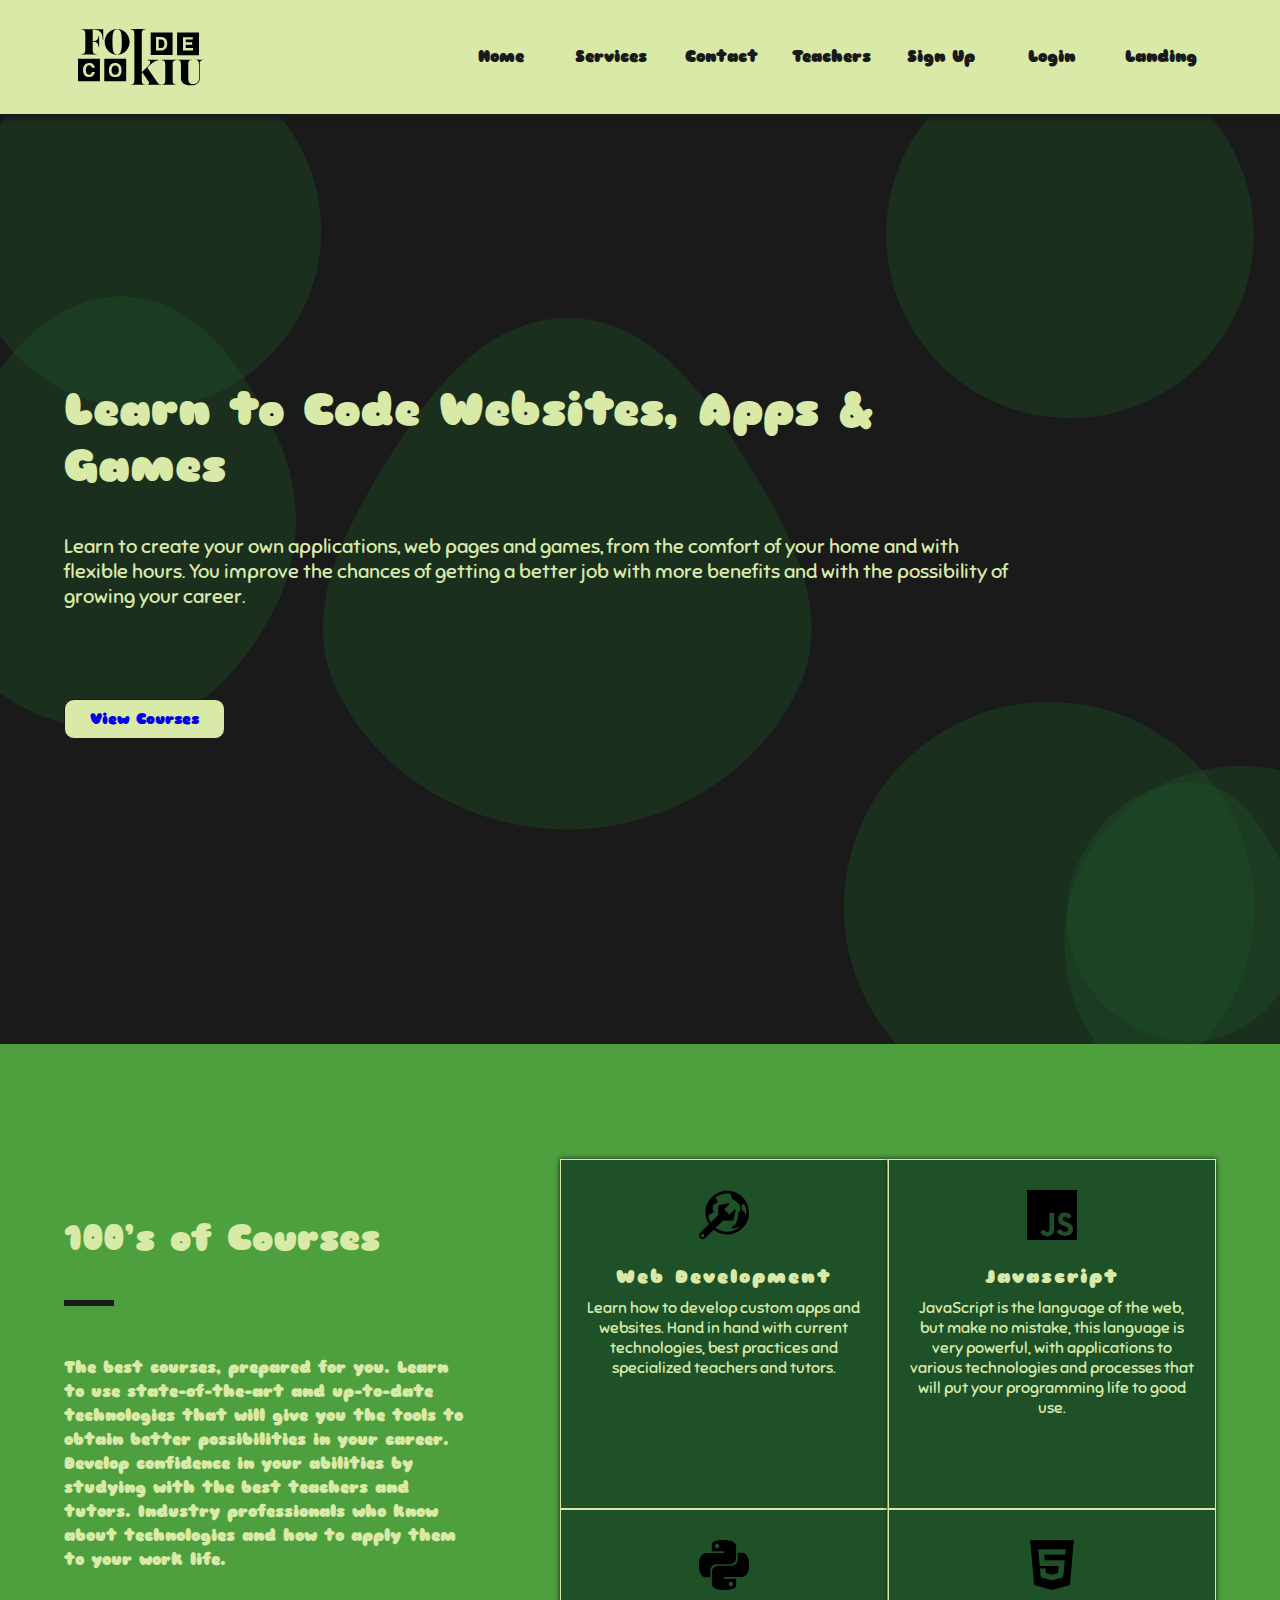
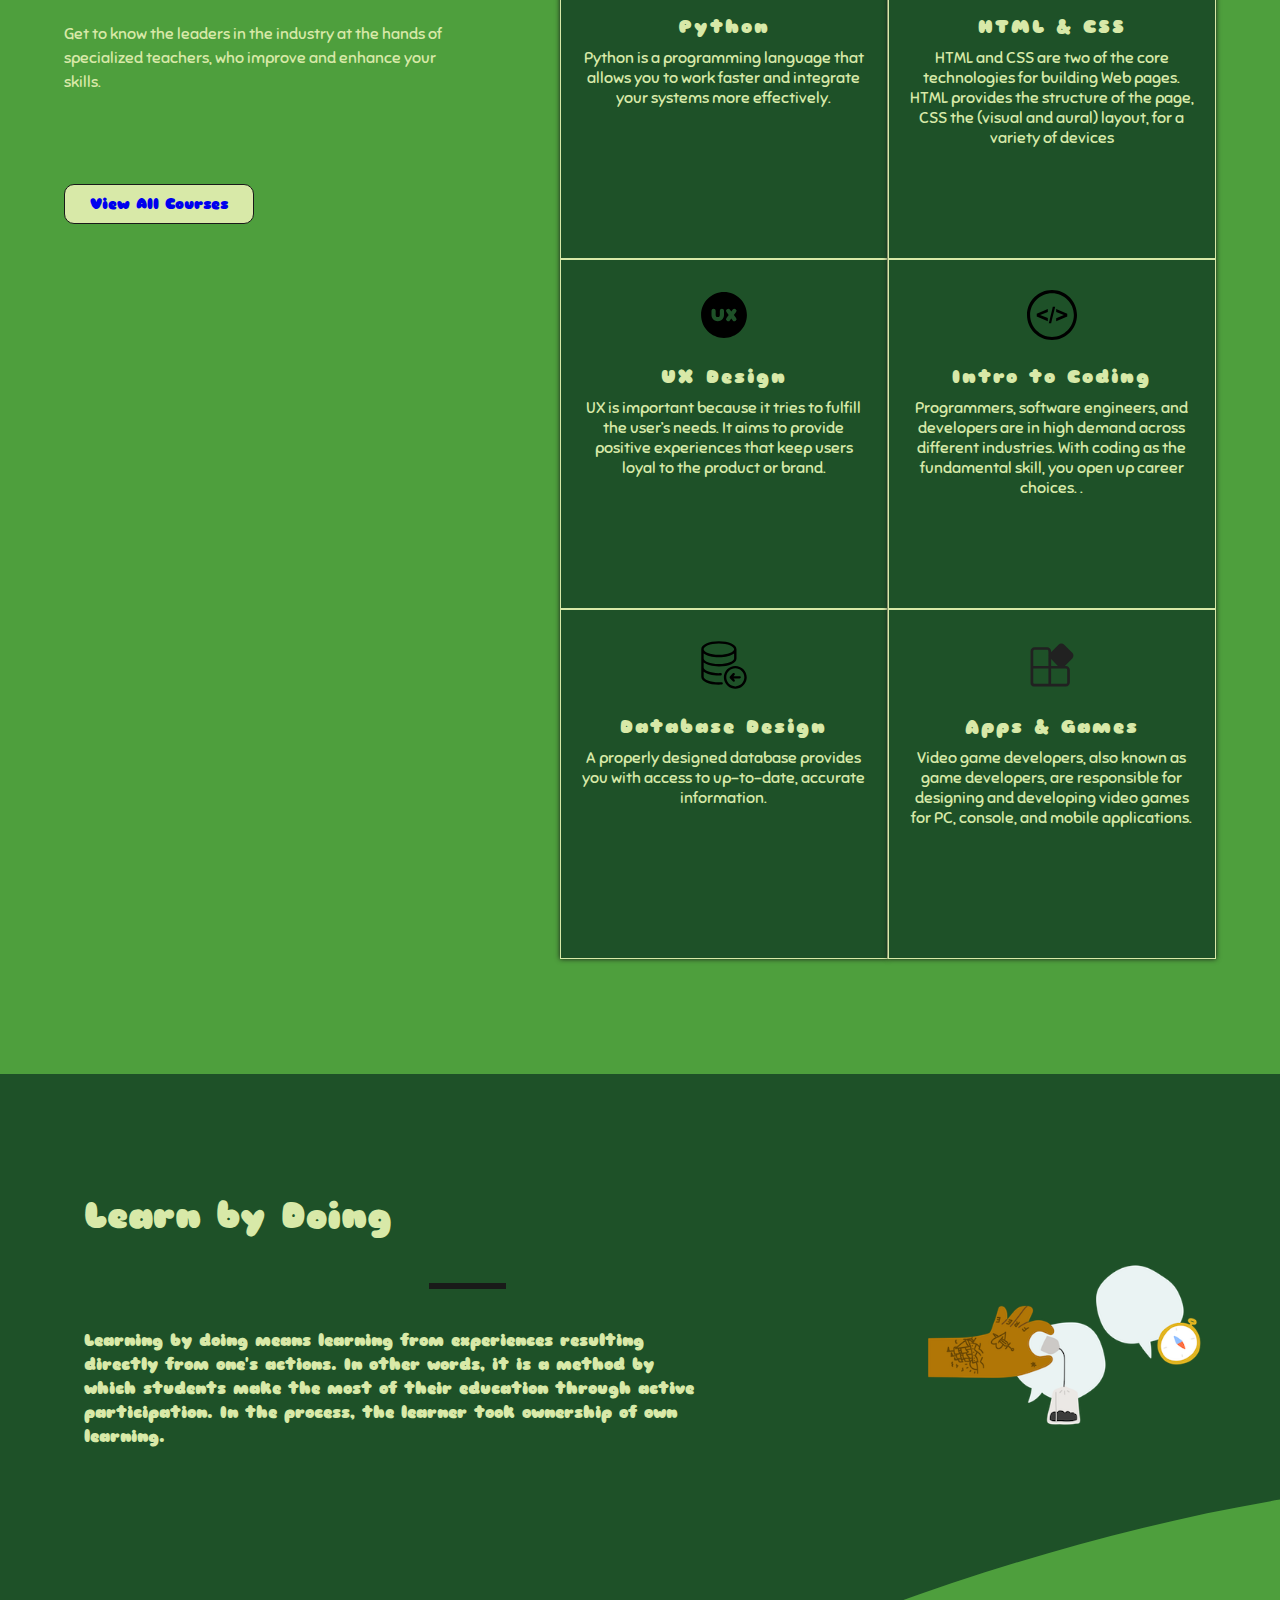
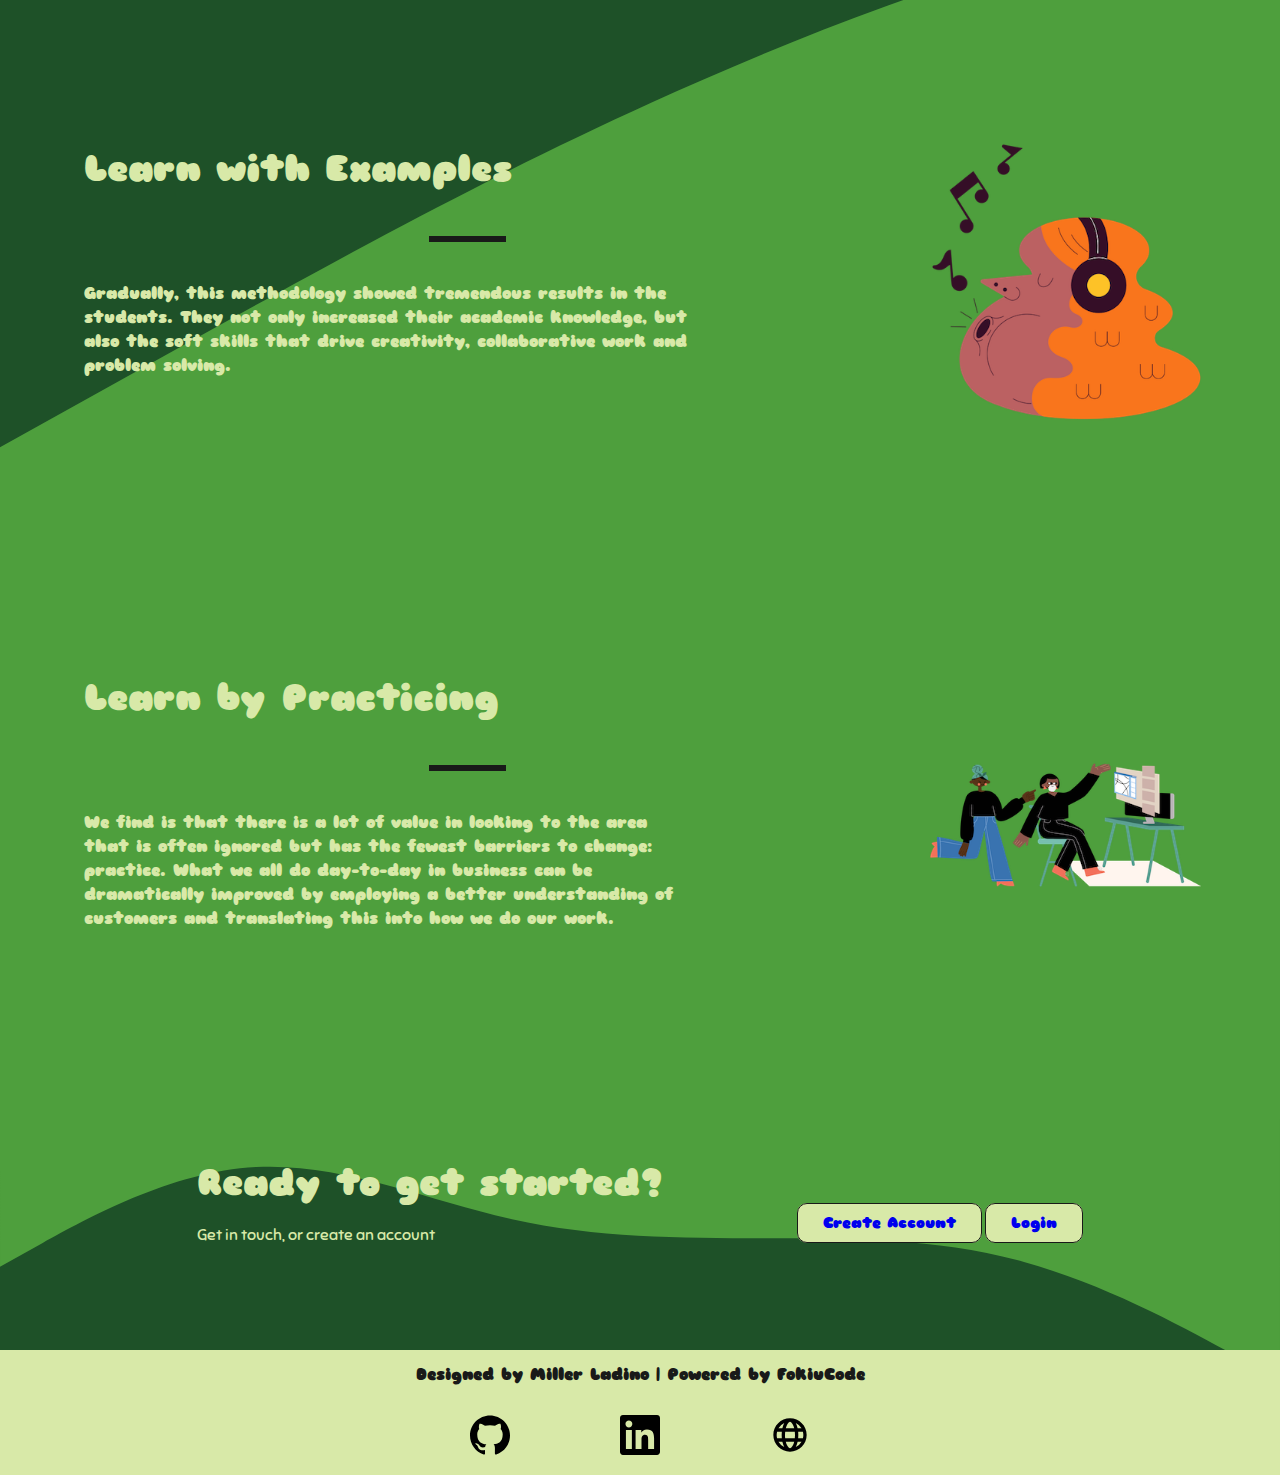
==== commit 15312547: "cambios en SASS, mejoras SEO" ====
--- a/index.html
+++ b/index.html
@@ -5,13 +5,14 @@
   <meta charset="UTF-8">
   <meta http-equiv="X-UA-Compatible" content="IE=edge">
   <meta name="viewport" content="width=device-width, initial-scale=1.0">
+  <meta name="description" content="Learn at your own pace, with teachers and tutors 100% trained in the latest development and programming technologies.">
+  <meta name="keywords" content="programming, python, javascript, CSS, HTML, web, design">
   <link rel="icon" href="images/icons/FOKIU code-Amarillo-svg (1).ico">
   <link rel="preconnect" href="https://fonts.googleapis.com">
   <link rel="preconnect" href="https://fonts.gstatic.com" crossorigin>
   <link href="https://fonts.googleapis.com/css2?family=Sniglet&display=swap" rel="stylesheet">
-  <link rel="stylesheet" href="./css/styles.css">
   <link rel="stylesheet" href="./css/styles1.css">
-  <title>FokiuCode</title>
+  <title>FokiuCode - Home</title>
 </head>
 
 <body>
@@ -43,13 +44,13 @@
       <div class="text">
         <h2>Learn to Code Websites, Apps & Games</h2>
         <p class="text__paragraph">
-          Lorem, ipsum dolor sit amet consectetur adipisicing elit. Quod debitis maiores blanditiis ipsum2
-          minima ea ipsa facere velit animi ex optio dolorem molestias qui tempora tempore adipisci quos,
-          corrupti a?
+          Learn to create your own applications, web pages and games, from the comfort of your home and with flexible
+          hours. You improve the chances of getting a better job with more benefits and with the possibility of growing
+          your career.
         </p>
         <a href="./pages/services.html" class="btn">View Courses</a>
       </div>
-      <img class="img__banner" src="./images/banner_image.svg">
+      <img class="img__banner" src="./images/banner_image.svg" alt="fondo banner">
     </div>
   </main>
   <!-- termina seccion banner -->
@@ -61,16 +62,13 @@
         <div class="courses__offer">
           <h2>100’s of Courses</h2>
           <hr class="line">
-          <p class="paragraph1">Lorem ipsum dolor sit amet consectetur adipisicing elit. Ea dolorum optio sed
-            iste,
-            necessitatibus
-            temporibus illum! Nihil itaque numquam sunt architecto, nobis non iste qui maiores quas
-            perspiciatis
-            enim. Facere?</p>
-          <p class="paragraph2">Lorem ipsum dolor sit amet consectetur, adipisicing elit. Dolor laudantium
-            cupiditate quo minima
-            aliquid ducimus eligendi quidem vitae tempore voluptatem magni facilis quaerat, corporis commodi
-            repellat. Nisi earum voluptatum autem.</p>
+          <p class="paragraph1">The best courses, prepared for you. Learn to use state-of-the-art and up-to-date
+            technologies that will give you the tools to obtain better possibilities in your career. <br>
+
+            Develop confidence in your abilities by studying with the best teachers and tutors. Industry professionals
+            who know about technologies and how to apply them to your work life.</p>
+          <p class="paragraph2">Get to know the leaders in the industry at the hands of specialized teachers, who
+            improve and enhance your skills.</p>
           <a href="./pages/services.html" class="btn">View All Courses</a>
         </div>
         <div class="courses__table1">
@@ -82,9 +80,8 @@
               <h3>Web Development</h3>
             </div>
             <div class="course__info">
-              <p>Lorem, ipsum dolor sit amet consectetur adipisicing elit. Illo ipsa sequi nesciunt, et
-                vel voluptatibus ex, dignissimos odio suscipit nam impedit laborum quos quis tempore
-                omnis id, tempora rerum. Ipsum.</p>
+              <p>Learn how to develop custom apps and websites. Hand in hand with current technologies, best practices
+                and specialized teachers and tutors.</p>
             </div>
 
           </div>
@@ -96,9 +93,8 @@
               <h3>Python</h3>
             </div>
             <div class="course__info">
-              <p>Lorem, ipsum dolor sit amet consectetur adipisicing elit. Illo ipsa sequi nesciunt, et
-                vel voluptatibus ex, dignissimos odio suscipit nam impedit laborum quos quis tempore
-                omnis id, tempora rerum. Ipsum.</p>
+              <p>Python is a programming language that allows you to work faster and integrate your systems more
+                effectively.</p>
             </div>
           </div>
           <div class="web">
@@ -109,9 +105,8 @@
               <h3>UX Design</h3>
             </div>
             <div class="course__info">
-              <p>Lorem, ipsum dolor sit amet consectetur adipisicing elit. Illo ipsa sequi nesciunt, et
-                vel voluptatibus ex, dignissimos odio suscipit nam impedit laborum quos quis tempore
-                omnis id, tempora rerum. Ipsum.</p>
+              <p>UX is important because it tries to fulfill the user’s needs. It aims to provide positive experiences
+                that keep users loyal to the product or brand.</p>
             </div>
           </div>
           <div class="web">
@@ -122,9 +117,7 @@
               <h3>Database Design</h3>
             </div>
             <div class="course__info">
-              <p>Lorem, ipsum dolor sit amet consectetur adipisicing elit. Illo ipsa sequi nesciunt, et
-                vel voluptatibus ex, dignissimos odio suscipit nam impedit laborum quos quis tempore
-                omnis id, tempora rerum. Ipsum.</p>
+              <p>A properly designed database provides you with access to up-to-date, accurate information. </p>
             </div>
           </div>
 
@@ -138,9 +131,8 @@
               <h3>Javascript</h3>
             </div>
             <div class="course__info">
-              <p>Lorem, ipsum dolor sit amet consectetur adipisicing elit. Illo ipsa sequi nesciunt, et
-                vel voluptatibus ex, dignissimos odio suscipit nam impedit laborum quos quis tempore
-                omnis id, tempora rerum. Ipsum.</p>
+              <p>JavaScript is the language of the web, but make no mistake, this language is very powerful, with
+                applications to various technologies and processes that will put your programming life to good use.</p>
             </div>
           </div>
           <div class="web">
@@ -151,9 +143,8 @@
               <h3>HTML & CSS</h3>
             </div>
             <div class="course__info">
-              <p>Lorem, ipsum dolor sit amet consectetur adipisicing elit. Illo ipsa sequi nesciunt, et
-                vel voluptatibus ex, dignissimos odio suscipit nam impedit laborum quos quis tempore
-                omnis id, tempora rerum. Ipsum.</p>
+              <p>HTML and CSS are two of the core technologies for building Web pages. HTML provides the structure of
+                the page, CSS the (visual and aural) layout, for a variety of devices</p>
             </div>
           </div>
           <div class="web">
@@ -164,9 +155,8 @@
               <h3>Intro to Coding</h3>
             </div>
             <div class="course__info">
-              <p>Lorem, ipsum dolor sit amet consectetur adipisicing elit. Illo ipsa sequi nesciunt, et
-                vel voluptatibus ex, dignissimos odio suscipit nam impedit laborum quos quis tempore
-                omnis id, tempora rerum. Ipsum.</p>
+              <p>Programmers, software engineers, and developers are in high demand across different industries. With
+                coding as the fundamental skill, you open up career choices. .</p>
             </div>
           </div>
           <div class="web">
@@ -177,9 +167,8 @@
               <h3>Apps & Games</h3>
             </div>
             <div class="course__info">
-              <p>Lorem, ipsum dolor sit amet consectetur adipisicing elit. Illo ipsa sequi nesciunt, et
-                vel voluptatibus ex, dignissimos odio suscipit nam impedit laborum quos quis tempore
-                omnis id, tempora rerum. Ipsum.</p>
+              <p>Video game developers, also known as game developers, are responsible for designing and developing
+                video games for PC, console, and mobile applications.</p>
             </div>
           </div>
 
@@ -196,14 +185,10 @@
         <div class="about__service--text">
           <h2>Learn by Doing</h2>
           <hr class="line">
-          <p class="paragraph1">Lorem ipsum dolor sit amet consectetur adipisicing elit. Repudiandae totam
-            voluptatibus praesentium nulla dolores itaque facilis quos. Mollitia perferendis totam optio
-            natus,
-            suscipit placeat maxime sed eum obcaecati, iusto omnis?</p>
-          <p class="paragraph2">Lorem ipsum dolor sit amet, consectetur adipisicing elit. Quam enim autem quis
-            at,
-            sunt veniam animi quasi odit nisi, rem eaque, ab consequatur optio aspernatur nostrum sed neque
-            consequuntur? Sed.</p>
+          <p class="paragraph1">Learning by doing means learning from experiences resulting directly from one's actions.
+            In other words, it is a method by which students make the most of their education through active
+            participation. In the process, the learner took ownership of own learning.</p>
+
         </div>
         <div class="image__service">
           <img src="images/Hands - Unlock.png" alt="image learn by doing">
@@ -214,19 +199,12 @@
       <article class="about__service">
 
         <div class="about__service--text">
-          <h2>Learn with Music</h2>
-          <hr class="line">
-          <p class="paragraph1">Lorem ipsum dolor sit amet consectetur adipisicing elit. Repudiandae totam
-            voluptatibus praesentium nulla dolores itaque facilis quos. Mollitia perferendis totam optio
-            natus,
-            suscipit placeat maxime sed eum obcaecati, iusto omnis?</p>
-          <p class="paragraph2">Lorem ipsum dolor sit amet, consectetur adipisicing elit. Quam enim autem quis
-            at,
-            sunt veniam animi quasi odit nisi, rem eaque, ab consequatur optio aspernatur nostrum sed neque
-            consequuntur? Sed.</p>
+          <h2>Learn with Examples</h2>
+          <hr class="line">
+          <p class="paragraph1">Gradually, this methodology showed tremendous results in the students. They not only increased their academic knowledge, but also the soft skills that drive creativity, collaborative work and problem solving.</p>
         </div>
         <div class="image__service">
-          <img src="images//Hobbies - Hobbies Fill.png" alt="">
+          <img src="images//Hobbies - Hobbies Fill.png" alt=" image learning with examples">
         </div>
       </article>
     </div>
@@ -235,14 +213,8 @@
         <div class="about__service--text">
           <h2>Learn by Practicing</h2>
           <hr class="line">
-          <p class="paragraph1">Lorem ipsum dolor sit amet consectetur adipisicing elit. Repudiandae totam
-            voluptatibus praesentium nulla dolores itaque facilis quos. Mollitia perferendis totam optio
-            natus,
-            suscipit placeat maxime sed eum obcaecati, iusto omnis?</p>
-          <p class="paragraph2">Lorem ipsum dolor sit amet, consectetur adipisicing elit. Quam enim autem quis
-            at,
-            sunt veniam animi quasi odit nisi, rem eaque, ab consequatur optio aspernatur nostrum sed neque
-            consequuntur? Sed.</p>
+          <p class="paragraph1">We find is that there is a lot of value in looking to the area that is often ignored but has the fewest barriers to change: practice. What we all do day-to-day in business can be dramatically improved by employing a better understanding of customers and translating this into how we do our work. </p>
+         
         </div>
         <div class="image__service">
           <img src="images//Cool Kids - Feedback.png" alt="image learn by practicing">
--- a/css/styles1.css
+++ b/css/styles1.css
@@ -8,37 +8,41 @@
   font-family: "Sniglet", cursive;
 }
 
-.container {
-  display: flex;
-  justify-content: space-between;
-  align-items: center;
-  padding: 5px 0px;
-  margin-left: 10px;
-  margin-right: 10px;
-}
-
 /* -------------buttons------------- */
+/* ===Header Styles ===*/
+.selected {
+  background-color: rgba(0, 0, 0, 0.2);
+  color: #d8e9a8;
+}
+
 .header {
   background-color: #d8e9a8;
   position: sticky;
+  width: 100%;
   top: 0;
   border-bottom: 3px solid #191a19;
   box-shadow: 2px 2px 5px #191a19;
 }
-.header .logo {
+.header .container {
+  max-width: 350px;
+  width: 90%;
+  margin: auto;
+}
+
+.logo {
   width: 100px;
 }
-.header #btn-menu {
+
+#btn-menu {
   display: none;
 }
-.header #btn-menu:checked ~ .nav {
-  margin: 0;
-}
-.header .img-menu {
+
+.img-menu {
   display: block;
   width: 30px;
 }
-.header .nav {
+
+.nav {
   position: absolute;
   top: 67px;
   left: 0;
@@ -47,63 +51,72 @@
   margin-left: -100%;
   transition: margin 0.3s;
 }
-.header .nav ul {
-  display: flex;
-  flex-direction: column;
-  align-items: center;
-}
-.header .nav li {
+.nav ul {
+  display: flex;
+  flex-direction: column;
+  align-items: center;
+}
+.nav li {
   list-style: none;
   padding: 15px 0;
   border-bottom: 2px solid #191a19;
   width: 100%;
   text-align: center;
 }
-.header .nav li:hover {
+.nav li:hover {
   background-color: rgba(0, 0, 0, 0.2);
 }
-.header .nav li a {
+.nav a {
   text-decoration: none;
   color: #1e5128;
   font-weight: bold;
 }
-.header .nav li a:hover {
-  color: #d8e9a8;
-}
-.header .selected {
-  background-color: rgba(0, 0, 0, 0.2);
-  color: #d8e9a8;
-}
-
-/*===============Banner Styles ===========*/
+.nav a:hover {
+  color: #d8e9a8;
+}
+
+#btn-menu:checked ~ .nav {
+  margin: 0;
+}
+
+/*Banner Styles */
 .main {
   background-image: url("data:image/svg+xml,%3csvg xmlns='http://www.w3.org/2000/svg' version='1.1' xmlns:xlink='http://www.w3.org/1999/xlink' xmlns:svgjs='http://svgjs.com/svgjs' width='1440' height='560' preserveAspectRatio='none' viewBox='0 0 1440 560'%3e%3cg mask='url(%26quot%3b%23SvgjsMask1003%26quot%3b)' fill='none'%3e%3crect width='1440' height='560' x='0' y='0' fill='rgba(25%2c 26%2c 25%2c 1)'%3e%3c/rect%3e%3cpath d='M535.33 75.81 a111.03 111.03 0 1 0 222.06 0 a111.03 111.03 0 1 0 -222.06 0z' fill='rgba(30%2c 81%2c 40%2c 0.4)' class='triangle-float3'%3e%3c/path%3e%3cpath d='M881.64 397.87 a117.76 117.76 0 1 0 235.52 0 a117.76 117.76 0 1 0 -235.52 0z' fill='rgba(30%2c 81%2c 40%2c 0.4)' class='triangle-float2'%3e%3c/path%3e%3cpath d='M74.624%2c375.005C115.932%2c372.789%2c146.203%2c339.683%2c165.281%2c302.978C182.693%2c269.479%2c183.264%2c231.378%2c166.98%2c197.316C147.746%2c157.082%2c119.212%2c114.128%2c74.624%2c113.344C29.251%2c112.547%2c-1.809%2c154.124%2c-23.53%2c193.968C-44.093%2c231.686%2c-55.079%2c275.934%2c-34.603%2c313.699C-13.274%2c353.038%2c29.939%2c377.402%2c74.624%2c375.005' fill='rgba(30%2c 81%2c 40%2c 0.4)' class='triangle-float3'%3e%3c/path%3e%3cpath d='M509.79 482.16 a123.99 123.99 0 1 0 247.98 0 a123.99 123.99 0 1 0 -247.98 0z' fill='rgba(30%2c 81%2c 40%2c 0.4)' class='triangle-float3'%3e%3c/path%3e%3cpath d='M722.585%2c563.363C748.927%2c562.3%2c770.574%2c543.308%2c781.94%2c519.521C791.876%2c498.728%2c784.874%2c475.88%2c774.129%2c455.493C762.329%2c433.104%2c747.823%2c408.782%2c722.585%2c406.9C694.878%2c404.834%2c669.689%2c422.631%2c655.754%2c446.668C641.774%2c470.782%2c640.454%2c500.486%2c654.306%2c524.673C668.24%2c549.004%2c694.57%2c564.494%2c722.585%2c563.363' fill='rgba(30%2c 81%2c 40%2c 0.4)' class='triangle-float3'%3e%3c/path%3e%3cpath d='M643.03 503.78 a106.93 106.93 0 1 0 213.86 0 a106.93 106.93 0 1 0 -213.86 0z' fill='rgba(30%2c 81%2c 40%2c 0.4)' class='triangle-float3'%3e%3c/path%3e%3cpath d='M343.418%2c435.277C401.855%2c435.122%2c458.022%2c402.305%2c482.543%2c349.262C504.279%2c302.245%2c475.727%2c252.326%2c448.311%2c208.378C423.119%2c167.996%2c391.014%2c126.44%2c343.418%2c126.246C295.589%2c126.051%2c262.458%2c167.006%2c237.036%2c207.519C209.217%2c251.851%2c180.857%2c302.586%2c203.006%2c350.005C227.843%2c403.18%2c284.728%2c435.433%2c343.418%2c435.277' fill='rgba(30%2c 81%2c 40%2c 0.4)' class='triangle-float3'%3e%3c/path%3e%3cpath d='M-15.04 68.7 a107.52 107.52 0 1 0 215.04 0 a107.52 107.52 0 1 0 -215.04 0z' fill='rgba(30%2c 81%2c 40%2c 0.4)' class='triangle-float1'%3e%3c/path%3e%3c/g%3e%3cdefs%3e%3cmask id='SvgjsMask1003'%3e%3crect width='1440' height='560' fill='white'%3e%3c/rect%3e%3c/mask%3e%3cstyle%3e %40keyframes float1 %7b 0%25%7btransform: translate(0%2c 0)%7d 50%25%7btransform: translate(-10px%2c 0)%7d 100%25%7btransform: translate(0%2c 0)%7d %7d .triangle-float1 %7b animation: float1 5s infinite%3b %7d %40keyframes float2 %7b 0%25%7btransform: translate(0%2c 0)%7d 50%25%7btransform: translate(-5px%2c -5px)%7d 100%25%7btransform: translate(0%2c 0)%7d %7d .triangle-float2 %7b animation: float2 4s infinite%3b %7d %40keyframes float3 %7b 0%25%7btransform: translate(0%2c 0)%7d 50%25%7btransform: translate(0%2c -10px)%7d 100%25%7btransform: translate(0%2c 0)%7d %7d .triangle-float3 %7b animation: float3 6s infinite%3b %7d %3c/style%3e%3c/defs%3e%3c/svg%3e");
 }
-.main .text {
+
+.container {
+  display: flex;
+  justify-content: space-between;
+  align-items: center;
+  padding: 5px 0px;
+  margin-left: 10px;
+  margin-right: 10px;
+}
+
+.text {
   display: flex;
   flex-direction: column;
   align-items: center;
   margin: 50px 0px;
   text-align: center;
 }
-.main .text h2 {
+.text h2 {
   color: #d8e9a8;
   font-size: 36px;
   margin-bottom: 40px;
 }
-.main .text .text__paragraph {
+
+.text__paragraph {
   color: #d8e9a8;
   margin-bottom: 50px;
 }
-.main .img__banner {
+
+.img__banner {
   display: none;
 }
 
-/* --------include mixins--------- */
 .btn {
-  align-self: center;
   padding: 10px 25px;
-  color: #191a19;
   background-color: #d8e9a8;
   border-radius: 10px;
   border: 1px solid #191a19;
@@ -121,97 +134,116 @@
   border: 1px solid #d8e9a8;
 }
 
-/*===Courses Styles ===*/
+/* ===courses=== */
 .courses {
   background-color: #4e9f3d;
 }
-.courses .allcourses {
+
+.allcourses {
   display: flex;
   flex-direction: column;
   justify-content: space-between;
   align-items: baseline;
   margin: 50px 0;
 }
-.courses .allcourses .courses__offer {
+
+.courses__offer {
   display: flex;
   flex-direction: column;
   align-items: center;
   margin: 0px auto;
 }
-.courses .allcourses .courses__offer h2 {
+.courses__offer h2 {
   color: #191a19;
   margin-bottom: 30px;
   font-size: 36px;
   text-align: center;
 }
-.courses .allcourses .courses__offer .line {
+
+.line {
   width: 10%;
   border: 3px solid #191a19;
   margin-bottom: 50px;
 }
-.courses .allcourses .courses__offer p {
+
+.courses__offer p {
   margin-bottom: 50px;
   line-height: 1.5;
   text-align: center;
 }
-.courses .allcourses .courses__offer .paragraph1 {
+
+.paragraph1 {
   font-weight: bold;
 }
-.courses .allcourses .courses__table1,
-.courses .allcourses .courses__table2 {
+
+.courses__table1, .courses__table2 {
   box-shadow: 0px 0px 5px #191a19;
   background-color: #1e5128;
   text-align: center;
-}
-.courses .allcourses .web {
-  display: flex;
-  flex-direction: column;
-  padding: 20px 40px;
+  width: 100%;
+}
+
+.web {
+  display: flex;
+  flex-direction: column;
+  padding: 20px 10px;
+  min-width: 100%;
+  max-width: 100%;
+  min-height: 350px;
+  max-height: 350px;
   color: #d8e9a8;
   border: 1px solid #d8e9a8;
 }
-.courses .allcourses .web .course__img img {
+
+.course__img img {
   width: 50px;
   height: 50px;
   color: #d8e9a8;
   margin: 10px 5px;
 }
-.courses .allcourses .web .course__img img .subtitle {
+
+.subtitle {
   margin: 10px 0;
   letter-spacing: 2px;
 }
-.courses .allcourses .web .course__img img .course__info {
+
+.course__info {
   margin-bottom: 10px;
 }
-
-/* ====Services Styles=== */
+.course__info p {
+  padding: 0 10px;
+}
+
+/* ===Services Styles=== */
 .services {
   background-color: #1e5128;
 }
-.services .about__service {
-  display: flex;
-  flex-direction: column;
-  align-items: center;
-  width: 100%;
-  text-align: center;
-}
-.services .about__service--text {
+
+.about__service {
+  display: flex;
+  flex-direction: column;
+  align-items: center;
+  width: 100%;
+  text-align: center;
+}
+
+.about__service--text {
   line-height: 1.5;
   color: #d8e9a8;
 }
-.services .about__service--text h2 {
+.about__service--text h2 {
   font-size: 36px;
   margin-bottom: 30px;
 }
-.services .about__service--text hr {
-  margin: 0 auto;
-  margin-bottom: 40px;
-}
-.services .about__service--text p {
+.about__service--text hr {
+  margin: 40px auto;
+}
+.about__service--text p {
   margin-bottom: 50px;
   line-height: 1.5;
 }
-.services .about__service .image__service img {
+
+.image__service img {
   width: 300px;
 }
 
@@ -222,6 +254,7 @@
   background-size: cover;
   background-color: #1e5128;
 }
+
 .ready__section {
   display: flex;
   flex-direction: column;
@@ -230,50 +263,54 @@
   padding: 50px 0px;
   text-align: center;
 }
-.ready .content__text h2 {
+
+.content__text h2 {
   font-size: 36px;
   margin-bottom: 20px;
   color: #d8e9a8;
 }
-.ready p {
+.content__text p {
   margin-bottom: 40px;
   color: #d8e9a8;
 }
 
 /* ===Footer styles=== */
-.footer {
+.footer__wrap {
+  display: flex;
+  flex-direction: column;
   background-color: #d8e9a8;
-}
-.footer .footer__wrap {
-  display: flex;
-  flex-direction: column;
   color: #191a19;
   font-weight: bold;
   text-align: center;
   margin: 0;
 }
-.footer .footer__wrap .social {
+
+.social {
   display: flex;
   width: 100%;
   margin-top: 30px;
   justify-content: center;
 }
-.footer .footer__wrap .social img {
+.social img {
   width: 40px;
   height: 40px;
   margin: 0 10px;
 }
 
-/* ====Tablet Layout=== */
+/* ===Tablet Layout=== */
 @media (min-width: 768px) {
+  /* ===Services Styles=== */
+  .nav {
+    top: 96px;
+  }
   .header .container {
     max-width: 768px;
   }
-  .header .container .logo {
+  .logo {
     width: 150px;
   }
-  .header .container .nav {
-    top: 96px;
+  .text {
+    align-items: center;
   }
   /* ===Courses Styles===*/
   .allcourses {
@@ -282,21 +319,745 @@
     grid-template-rows: 30% 1fr;
     justify-content: center;
   }
-  .allcourses .courses__offer {
+  .courses__offer {
     grid-column: span 2;
     margin: 30px 0;
     padding-bottom: 100px;
   }
-  .allcourses .courses__offer h2 {
+  .courses__offer h2 {
     margin-bottom: 20px;
     font-size: 36px;
   }
-  .allcourses .courses__table1,
-.allcourses .courses__table2 {
-    display: grid;
-    grid-template-columns: repeat(2, 1fr);
-  }
-}
-/* ====Desktop Layout=== */
+  /* ===Services Styles=== */
+  .about__service--text p {
+    margin-bottom: 50px;
+    line-height: 1.5;
+    width: 700px;
+  }
+  /* ===Desktop Layout===*/
+}
+@media (min-width: 768px) and (min-width: 1200px) {
+  .selected {
+    border-bottom: 2px solid #191a19;
+    background-color: transparent;
+  }
+  .header {
+    background-color: #d8e9a8;
+    position: sticky;
+    top: 0;
+    border-bottom: 3px solid #191a19;
+    box-shadow: 2px 2px 5px #191a19;
+  }
+  .header .container {
+    max-width: 1200px;
+    width: 90%;
+    margin: auto;
+  }
+  .logo {
+    width: 150px;
+  }
+  .img-menu {
+    display: none;
+  }
+  .nav {
+    position: relative;
+    top: 0;
+    right: 0;
+    width: 80%;
+  }
+  .nav ul {
+    display: flex;
+    flex-direction: row;
+    justify-content: flex-end;
+    padding: 0;
+    margin: 0;
+  }
+  .nav li {
+    padding: 10px;
+    border-bottom: none;
+    width: 110px;
+  }
+  .nav li:hover {
+    background-color: transparent;
+  }
+  .nav a {
+    text-decoration: none;
+    color: #191a19;
+    font-weight: bold;
+  }
+  .nav a:hover {
+    border-bottom: 1px solid #191a19;
+    background-color: transparent;
+    color: #191a19;
+  }
+  /*Banner Styles */
+  .main {
+    background-color: #1e5128;
+    background-repeat: no-repeat;
+    background-size: cover;
+  }
+  .container {
+    display: flex;
+    justify-content: space-between;
+    align-items: center;
+    padding: 15px 0px;
+    max-width: 1200px;
+    width: 90%;
+    margin: auto;
+  }
+  .text {
+    display: flex;
+    flex-direction: column;
+    align-items: flex-start;
+    padding: 0px 200px 0px 0px;
+    margin: 250px 0px;
+    text-align: left;
+  }
+  .text h2 {
+    color: #d8e9a8;
+    font-size: 45px;
+    margin-bottom: 40px;
+    text-align: left;
+    align-self: self-start;
+  }
+  .text__paragraph {
+    color: #d8e9a8;
+    margin-bottom: 50px;
+    font-size: 20px;
+  }
+  .container {
+    max-width: 1200px;
+    width: 90%;
+    margin: auto;
+  }
+  .allcourses {
+    display: flex;
+    flex-direction: row;
+    justify-content: space-between;
+    align-items: baseline;
+    margin: 100px 0px;
+  }
+  .courses__offer {
+    margin: 0 auto;
+    align-items: flex-start;
+  }
+  .courses__offer h2 {
+    color: #191a19;
+    padding: 20px 0px;
+    font-size: 36px;
+    align-self: flex-start;
+  }
+  .line {
+    width: 10%;
+    border: 3px solid #191a19;
+  }
+  .courses__offer p {
+    margin-bottom: 50px;
+    padding-right: 90px;
+    line-height: 1.5;
+    text-align: left;
+    color: #d8e9a8;
+  }
+  .paragraph1 {
+    font-weight: bold;
+  }
+  /* Courses Styles */
+  .courses__table1, .courses__table2 {
+    box-shadow: 0px 0px 5px #191a19;
+    background-color: #1e5128;
+  }
+  .course__img img {
+    width: 50px;
+    height: 50px;
+    color: #d8e9a8;
+    margin: 10px 5px;
+  }
+  .subtitle {
+    margin: 10px 0;
+    letter-spacing: 2px;
+  }
+  .course__info {
+    margin-bottom: 10px;
+  }
+  /* Services Styles */
+  .services {
+    background-color: #1e5128;
+    background-image: url(/images/bg_menu_bottom.svg);
+    background-repeat: no-repeat;
+    background-size: cover;
+  }
+  .about__service {
+    display: flex;
+    flex-direction: row;
+    justify-content: space-between;
+    align-items: center;
+    margin: 100px 0px;
+    width: 100%;
+    text-align: left;
+  }
+  .about__service--text {
+    padding: 0px 20px;
+    line-height: 1.5;
+    width: 70%;
+    color: #d8e9a8;
+  }
+  .about__service--text h2 {
+    font-size: 36px;
+    margin-bottom: 30px;
+  }
+  .about__service--text p {
+    margin-bottom: 50px;
+    padding-right: 90px;
+    line-height: 1.5;
+  }
+  /*  Ready Styles */
+  .ready {
+    background-image: url(/images/bg_menu.svg);
+    background-repeat: no-repeat;
+    background-size: cover;
+    background-color: #1e5128;
+  }
+  .ready__section {
+    display: flex;
+    flex-direction: row;
+    justify-content: space-evenly;
+    width: 100%;
+    align-items: center;
+    padding: 50px 0px;
+    text-align: left;
+  }
+  .content__text h2 {
+    font-size: 36px;
+    margin-bottom: 20px;
+    color: #d8e9a8;
+  }
+  .content__text p {
+    color: #d8e9a8;
+  }
+  /* Footer styles */
+  .footer {
+    display: flex;
+    flex-direction: row;
+    background-color: #d8e9a8;
+    color: #191a19;
+    font-weight: bold;
+    width: 100%;
+  }
+  .social {
+    display: flex;
+    flex-direction: row;
+    justify-content: space-around;
+  }
+  .social img {
+    width: 40px;
+    height: 40px;
+  }
+}
+.us_services {
+  background-image: url("data:image/svg+xml,%3csvg xmlns='http://www.w3.org/2000/svg' version='1.1' xmlns:xlink='http://www.w3.org/1999/xlink' xmlns:svgjs='http://svgjs.com/svgjs' width='1440' height='560' preserveAspectRatio='none' viewBox='0 0 1440 560'%3e%3cg mask='url(%26quot%3b%23SvgjsMask1003%26quot%3b)' fill='none'%3e%3crect width='1440' height='560' x='0' y='0' fill='rgba(25%2c 26%2c 25%2c 1)'%3e%3c/rect%3e%3cpath d='M535.33 75.81 a111.03 111.03 0 1 0 222.06 0 a111.03 111.03 0 1 0 -222.06 0z' fill='rgba(30%2c 81%2c 40%2c 0.4)' class='triangle-float3'%3e%3c/path%3e%3cpath d='M881.64 397.87 a117.76 117.76 0 1 0 235.52 0 a117.76 117.76 0 1 0 -235.52 0z' fill='rgba(30%2c 81%2c 40%2c 0.4)' class='triangle-float2'%3e%3c/path%3e%3cpath d='M74.624%2c375.005C115.932%2c372.789%2c146.203%2c339.683%2c165.281%2c302.978C182.693%2c269.479%2c183.264%2c231.378%2c166.98%2c197.316C147.746%2c157.082%2c119.212%2c114.128%2c74.624%2c113.344C29.251%2c112.547%2c-1.809%2c154.124%2c-23.53%2c193.968C-44.093%2c231.686%2c-55.079%2c275.934%2c-34.603%2c313.699C-13.274%2c353.038%2c29.939%2c377.402%2c74.624%2c375.005' fill='rgba(30%2c 81%2c 40%2c 0.4)' class='triangle-float3'%3e%3c/path%3e%3cpath d='M509.79 482.16 a123.99 123.99 0 1 0 247.98 0 a123.99 123.99 0 1 0 -247.98 0z' fill='rgba(30%2c 81%2c 40%2c 0.4)' class='triangle-float3'%3e%3c/path%3e%3cpath d='M722.585%2c563.363C748.927%2c562.3%2c770.574%2c543.308%2c781.94%2c519.521C791.876%2c498.728%2c784.874%2c475.88%2c774.129%2c455.493C762.329%2c433.104%2c747.823%2c408.782%2c722.585%2c406.9C694.878%2c404.834%2c669.689%2c422.631%2c655.754%2c446.668C641.774%2c470.782%2c640.454%2c500.486%2c654.306%2c524.673C668.24%2c549.004%2c694.57%2c564.494%2c722.585%2c563.363' fill='rgba(30%2c 81%2c 40%2c 0.4)' class='triangle-float3'%3e%3c/path%3e%3cpath d='M643.03 503.78 a106.93 106.93 0 1 0 213.86 0 a106.93 106.93 0 1 0 -213.86 0z' fill='rgba(30%2c 81%2c 40%2c 0.4)' class='triangle-float3'%3e%3c/path%3e%3cpath d='M343.418%2c435.277C401.855%2c435.122%2c458.022%2c402.305%2c482.543%2c349.262C504.279%2c302.245%2c475.727%2c252.326%2c448.311%2c208.378C423.119%2c167.996%2c391.014%2c126.44%2c343.418%2c126.246C295.589%2c126.051%2c262.458%2c167.006%2c237.036%2c207.519C209.217%2c251.851%2c180.857%2c302.586%2c203.006%2c350.005C227.843%2c403.18%2c284.728%2c435.433%2c343.418%2c435.277' fill='rgba(30%2c 81%2c 40%2c 0.4)' class='triangle-float3'%3e%3c/path%3e%3cpath d='M-15.04 68.7 a107.52 107.52 0 1 0 215.04 0 a107.52 107.52 0 1 0 -215.04 0z' fill='rgba(30%2c 81%2c 40%2c 0.4)' class='triangle-float1'%3e%3c/path%3e%3c/g%3e%3cdefs%3e%3cmask id='SvgjsMask1003'%3e%3crect width='1440' height='560' fill='white'%3e%3c/rect%3e%3c/mask%3e%3cstyle%3e %40keyframes float1 %7b 0%25%7btransform: translate(0%2c 0)%7d 50%25%7btransform: translate(-10px%2c 0)%7d 100%25%7btransform: translate(0%2c 0)%7d %7d .triangle-float1 %7b animation: float1 5s infinite%3b %7d %40keyframes float2 %7b 0%25%7btransform: translate(0%2c 0)%7d 50%25%7btransform: translate(-5px%2c -5px)%7d 100%25%7btransform: translate(0%2c 0)%7d %7d .triangle-float2 %7b animation: float2 4s infinite%3b %7d %40keyframes float3 %7b 0%25%7btransform: translate(0%2c 0)%7d 50%25%7btransform: translate(0%2c -10px)%7d 100%25%7btransform: translate(0%2c 0)%7d %7d .triangle-float3 %7b animation: float3 6s infinite%3b %7d %3c/style%3e%3c/defs%3e%3c/svg%3e");
+}
+
+.container__services {
+  display: flex;
+  flex-direction: column;
+  justify-content: center;
+  align-items: center;
+}
+.container__services h2 {
+  text-align: center;
+  width: 100%;
+  margin: 50px auto;
+  font-size: 36px;
+  color: #d8e9a8;
+}
+
+.services__text {
+  width: 100%;
+  text-align: center;
+  margin-left: auto;
+  margin-right: auto;
+  letter-spacing: 3;
+  line-height: 1.5;
+  margin-bottom: 30px;
+  color: #d8e9a8;
+}
+
+.container__plans {
+  display: flex;
+  flex-wrap: wrap;
+  /* flex-direction: column; */
+  justify-content: center;
+  align-items: center;
+  width: 100%;
+}
+
+.card {
+  background-color: #d8e9a8;
+  padding: 20px 10px;
+  width: 300px;
+  min-width: 300px;
+  border-radius: 5px;
+  margin-bottom: 50px;
+  border: 1px solid #191a19;
+}
+.card .card__title {
+  color: #191a19;
+  margin: 0 auto;
+  padding: 50px 0px;
+}
+.card h3 {
+  font-size: 60px;
+  text-align: center;
+  margin-bottom: 30px;
+}
+.card span {
+  font-size: 24px;
+}
+.card ul {
+  list-style: none;
+  text-align: center;
+  line-height: 3;
+  margin-bottom: 40px;
+}
+
+.btn--clear {
+  margin-left: 25%;
+  cursor: pointer;
+}
+
+.list__change li:nth-child(n+4) {
+  color: gray;
+  text-decoration: line-through;
+}
+
+/* ===Tablet Layout=== */
+@media (min-width: 768px) {
+  .us_services {
+    background-repeat: no-repeat;
+    background-size: cover;
+  }
+  .services__text {
+    width: 80%;
+  }
+  .container__plans {
+    display: flex;
+    flex-direction: column;
+    justify-content: center;
+    align-items: center;
+    width: 100%;
+  }
+  .card {
+    background-color: #d8e9a8;
+    padding: 20px 10px;
+    width: 300px;
+    height: 700px;
+    min-width: 400px;
+    border-radius: 5px;
+    margin-bottom: 50px;
+    border: 1px solid #191a19;
+  }
+  .btn--clear {
+    margin-left: 33%;
+  }
+}
+.container__plans {
+  display: flex;
+  flex-direction: column;
+  justify-content: space-around;
+  align-items: center;
+  width: 100%;
+}
+
+/* ===Desktop  Layout=== */
+@media (min-width: 1200px) {
+  .container__plans {
+    flex-direction: row;
+    padding: 10px;
+  }
+}
+/* ===Styles Contact Webpage=== */
+.contact {
+  background-image: url("data:image/svg+xml,%3csvg xmlns='http://www.w3.org/2000/svg' version='1.1' xmlns:xlink='http://www.w3.org/1999/xlink' xmlns:svgjs='http://svgjs.com/svgjs' width='1440' height='560' preserveAspectRatio='none' viewBox='0 0 1440 560'%3e%3cg mask='url(%26quot%3b%23SvgjsMask1003%26quot%3b)' fill='none'%3e%3crect width='1440' height='560' x='0' y='0' fill='rgba(25%2c 26%2c 25%2c 1)'%3e%3c/rect%3e%3cpath d='M535.33 75.81 a111.03 111.03 0 1 0 222.06 0 a111.03 111.03 0 1 0 -222.06 0z' fill='rgba(30%2c 81%2c 40%2c 0.4)' class='triangle-float3'%3e%3c/path%3e%3cpath d='M881.64 397.87 a117.76 117.76 0 1 0 235.52 0 a117.76 117.76 0 1 0 -235.52 0z' fill='rgba(30%2c 81%2c 40%2c 0.4)' class='triangle-float2'%3e%3c/path%3e%3cpath d='M74.624%2c375.005C115.932%2c372.789%2c146.203%2c339.683%2c165.281%2c302.978C182.693%2c269.479%2c183.264%2c231.378%2c166.98%2c197.316C147.746%2c157.082%2c119.212%2c114.128%2c74.624%2c113.344C29.251%2c112.547%2c-1.809%2c154.124%2c-23.53%2c193.968C-44.093%2c231.686%2c-55.079%2c275.934%2c-34.603%2c313.699C-13.274%2c353.038%2c29.939%2c377.402%2c74.624%2c375.005' fill='rgba(30%2c 81%2c 40%2c 0.4)' class='triangle-float3'%3e%3c/path%3e%3cpath d='M509.79 482.16 a123.99 123.99 0 1 0 247.98 0 a123.99 123.99 0 1 0 -247.98 0z' fill='rgba(30%2c 81%2c 40%2c 0.4)' class='triangle-float3'%3e%3c/path%3e%3cpath d='M722.585%2c563.363C748.927%2c562.3%2c770.574%2c543.308%2c781.94%2c519.521C791.876%2c498.728%2c784.874%2c475.88%2c774.129%2c455.493C762.329%2c433.104%2c747.823%2c408.782%2c722.585%2c406.9C694.878%2c404.834%2c669.689%2c422.631%2c655.754%2c446.668C641.774%2c470.782%2c640.454%2c500.486%2c654.306%2c524.673C668.24%2c549.004%2c694.57%2c564.494%2c722.585%2c563.363' fill='rgba(30%2c 81%2c 40%2c 0.4)' class='triangle-float3'%3e%3c/path%3e%3cpath d='M643.03 503.78 a106.93 106.93 0 1 0 213.86 0 a106.93 106.93 0 1 0 -213.86 0z' fill='rgba(30%2c 81%2c 40%2c 0.4)' class='triangle-float3'%3e%3c/path%3e%3cpath d='M343.418%2c435.277C401.855%2c435.122%2c458.022%2c402.305%2c482.543%2c349.262C504.279%2c302.245%2c475.727%2c252.326%2c448.311%2c208.378C423.119%2c167.996%2c391.014%2c126.44%2c343.418%2c126.246C295.589%2c126.051%2c262.458%2c167.006%2c237.036%2c207.519C209.217%2c251.851%2c180.857%2c302.586%2c203.006%2c350.005C227.843%2c403.18%2c284.728%2c435.433%2c343.418%2c435.277' fill='rgba(30%2c 81%2c 40%2c 0.4)' class='triangle-float3'%3e%3c/path%3e%3cpath d='M-15.04 68.7 a107.52 107.52 0 1 0 215.04 0 a107.52 107.52 0 1 0 -215.04 0z' fill='rgba(30%2c 81%2c 40%2c 0.4)' class='triangle-float1'%3e%3c/path%3e%3c/g%3e%3cdefs%3e%3cmask id='SvgjsMask1003'%3e%3crect width='1440' height='560' fill='white'%3e%3c/rect%3e%3c/mask%3e%3cstyle%3e %40keyframes float1 %7b 0%25%7btransform: translate(0%2c 0)%7d 50%25%7btransform: translate(-10px%2c 0)%7d 100%25%7btransform: translate(0%2c 0)%7d %7d .triangle-float1 %7b animation: float1 5s infinite%3b %7d %40keyframes float2 %7b 0%25%7btransform: translate(0%2c 0)%7d 50%25%7btransform: translate(-5px%2c -5px)%7d 100%25%7btransform: translate(0%2c 0)%7d %7d .triangle-float2 %7b animation: float2 4s infinite%3b %7d %40keyframes float3 %7b 0%25%7btransform: translate(0%2c 0)%7d 50%25%7btransform: translate(0%2c -10px)%7d 100%25%7btransform: translate(0%2c 0)%7d %7d .triangle-float3 %7b animation: float3 6s infinite%3b %7d %3c/style%3e%3c/defs%3e%3c/svg%3e");
+  background-size: cover;
+}
+
+.contact__form {
+  background-color: #4e9f3d;
+  border-radius: 7px;
+  margin-bottom: 50px;
+}
+
+form {
+  width: 320px;
+  margin: 10px auto;
+  padding: 50px 20px;
+}
+
+input {
+  width: 100%;
+  margin-bottom: 20px;
+  padding: 7px;
+  font-family: "Sniglet", cursive;
+  font-size: 18px;
+  border: none;
+}
+
+textarea {
+  width: 100%;
+  margin-bottom: 20px;
+  padding: 7px;
+  font-family: "Sniglet", cursive;
+  font-size: 18px;
+  border: none;
+  min-height: 100px;
+  max-height: 200px;
+  max-width: 100%;
+  min-width: 100%;
+}
+
+.btn--contact {
+  width: 100%;
+  cursor: pointer;
+  margin-bottom: 20px;
+}
+
+@media (min-width: 768px) {
+  form {
+    width: 500px;
+  }
+  /*   .text {
+      margin: 50px 50px;
+    } */
+}
+/* ===Styles Teachers Webpage=== */
+.main__teachers, .courses__bg {
+  background-color: #4e9f3d;
+}
+
+.text .teachers__title, .text .teachers__paragraph {
+  color: #d8e9a8;
+}
+
+.courses__offer {
+  color: #d8e9a8;
+}
+.courses__offer h2 {
+  color: #d8e9a8;
+}
+
+.course__img .img__teacher {
+  border-radius: 50%;
+  width: 70px;
+  height: 70px;
+  object-fit: cover;
+}
+
+.signup__form {
+  background-image: url(/images/icons/wave__signup.svg);
+  background-repeat: no-repeat;
+  background-size: cover;
+  background-color: #1e5128;
+}
+
+.form__register {
+  display: flex;
+  flex-direction: column;
+  justify-content: center;
+  align-items: center;
+  box-shadow: 0px 5px 5px #191a19;
+}
+
+.container__loginup {
+  display: flex;
+  flex-direction: column;
+  align-items: center;
+  align-content: center;
+}
+.container__loginup img {
+  width: 200px;
+}
+.container__loginup h2 {
+  text-align: center;
+  margin: 10px 0;
+}
+
+.container-inputs {
+  text-align: center;
+}
+
+.container__loginup2 {
+  display: flex;
+  flex-direction: column;
+  align-items: center;
+  align-content: center;
+}
+.container__loginup2 img {
+  width: 200px;
+  padding: 20px;
+  margin: 0;
+}
+
+html {
+  scroll-behavior: smooth;
+}
+
+.navbar-dark {
+  background-color: #1e5128;
+  font-family: "Sniglet", cursive;
+  font-weight: 700;
+  box-shadow: 2px 2px 5px #191a19;
+  font-style: normal;
+}
+
+.nav-item a {
+  color: #d8e9a8;
+  font-style: normal;
+}
+
+.navbar-toggler-icon {
+  display: inline-block;
+  width: 1.5em;
+  height: 1.5em;
+  vertical-align: middle;
+  background-image: url(../images/icons/menu.svg);
+  background-repeat: no-repeat;
+  background-position: center;
+  background-size: 100%;
+}
+
+/* ====styles cards container======== */
+.container__cards-animate {
+  background-color: #191a19;
+  width: 100%;
+  padding: 30px;
+  display: flex;
+  flex-wrap: wrap;
+  margin: 0;
+  align-items: center;
+  justify-content: space-evenly;
+  font-family: "Sniglet", cursive;
+  font-weight: bold;
+}
+
+.cards__titles-teachers {
+  text-align: center;
+  padding: 30px 0;
+  font-size: 36px;
+  font-weight: 700;
+  background-color: #191a19;
+  margin: 0;
+  font-family: "Sniglet", cursive;
+  color: #d8e9a8;
+}
+
+.container__text-teachers {
+  background-color: #191a19;
+  margin: 0 auto;
+}
+
+.cards__text-teachers {
+  text-align: center;
+  font-size: 1.5em;
+  margin: 0 auto;
+  background-color: #191a19;
+  font-family: "Sniglet", cursive;
+  width: 50%;
+  color: #d8e9a8;
+}
+
+.card-client {
+  background: #1e5128;
+  width: 30rem;
+  padding-top: 25px;
+  padding-bottom: 25px;
+  padding-left: 20px;
+  padding-right: 20px;
+  border: 4px solid #262626;
+  box-shadow: 0 6px 10px #191a19;
+  border-radius: 10px;
+  text-align: center;
+  color: #d8e9a8;
+  font-family: "Sniglet", cursive;
+  transition: all 0.3s ease;
+  margin: 30px 10px;
+}
+.card-client:hover {
+  transform: translateY(-10px);
+}
+
+.user-picture {
+  overflow: hidden;
+  object-fit: cover;
+  width: 5rem;
+  height: 5rem;
+  border: 4px solid #d8e9a8;
+  border-radius: 999px;
+  display: flex;
+  justify-content: center;
+  align-items: center;
+  margin: auto;
+}
+.user-picture svg {
+  width: 2.5rem;
+  fill: currentColor;
+}
+
+.name-client {
+  margin: 0;
+  margin-top: 20px;
+  font-weight: 600;
+  font-size: 18px;
+}
+.name-client span {
+  display: block;
+  font-weight: 200;
+  font-size: 16px;
+}
+
+.social-media:before {
+  content: " ";
+  display: block;
+  width: 100%;
+  height: 2px;
+  margin: 20px 0;
+  background: #d8e9a8;
+}
+.social-media a {
+  position: relative;
+  margin-right: 15px;
+  text-decoration: none;
+  color: inherit;
+}
+.social-media a:last-child {
+  margin-right: 0;
+}
+.social-media a svg {
+  width: 1.1rem;
+  fill: currentColor;
+}
+
+/*-- Tooltip Social Media --*/
+.tooltip-social {
+  background: #262626;
+  display: block;
+  position: absolute;
+  bottom: 0;
+  left: 50%;
+  padding: 0.5rem 0.4rem;
+  border-radius: 5px;
+  font-size: 0.8rem;
+  font-weight: 600;
+  opacity: 0;
+  pointer-events: none;
+  transform: translate(-50%, -90%);
+  transition: all 0.2s ease;
+  z-index: 1;
+}
+.tooltip-social:after {
+  content: " ";
+  position: absolute;
+  bottom: 1px;
+  left: 50%;
+  border: solid;
+  border-width: 10px 10px 0 10px;
+  border-color: transparent;
+  transform: translate(-50%, 100%);
+}
+
+.social-media a .tooltip-social:after {
+  border-top-color: #262626;
+}
+.social-media a:hover .tooltip-social {
+  opacity: 1;
+  transform: translate(-50%, -130%);
+}
+
+.container__premium {
+  width: 100%;
+  display: flex;
+  flex-direction: column;
+  padding: 200px 0px 20px;
+  font-family: "Sniglet", cursive;
+}
+
+.main__title-premium {
+  /* grid-column: span 3; */
+  font-size: 36px;
+  text-align: center;
+  font-weight: 700;
+}
+
+.main__title-text {
+  /*  grid-column: span 3; */
+  text-align: center;
+  font-family: "Sniglet", cursive;
+  font-size: 20px;
+  margin-bottom: 100px;
+}
+
+.cards__premium {
+  display: flex;
+  justify-content: space-evenly;
+  flex-wrap: wrap;
+}
+
+.card__premium {
+  width: 300px;
+  height: 400px;
+  text-align: center;
+  background-color: #d8e9a8;
+  border-radius: 7px;
+  border: 1px solid #191a19;
+  margin-bottom: 50px;
+}
+
+.title__premium {
+  padding: 20px 0;
+  background-color: #191a19;
+  color: #d8e9a8;
+}
+
+.card__premium p {
+  padding: 20px 10px;
+  font-size: 1.2em;
+}
+
+.btn__premium {
+  padding: 10px 25px;
+  border-radius: 7px;
+  border: none;
+  background-color: #1e5128;
+  color: #d8e9a8;
+  transition: box-shadow, background-color 1s;
+}
+.btn__premium:hover {
+  background-color: rgba(0, 0, 0, 0.4);
+  box-shadow: 0px 5px 5px 2px #191a19;
+}
+
+.copy__container {
+  display: flex;
+  justify-content: center;
+  background-color: #1e5128;
+}
+
+.img__2 {
+  width: 50%;
+  border-radius: 50%;
+}
+
+.footer-landing {
+  background-color: #d8e9a8;
+  display: flex;
+  justify-content: center;
+  align-items: center;
+  margin-top: 300px;
+}
+.footer-landing .logo {
+  margin-right: 50px;
+}
+
+/* ===basics=== */
+/* ===pages=== */
 
 /*# sourceMappingURL=styles1.css.map */
